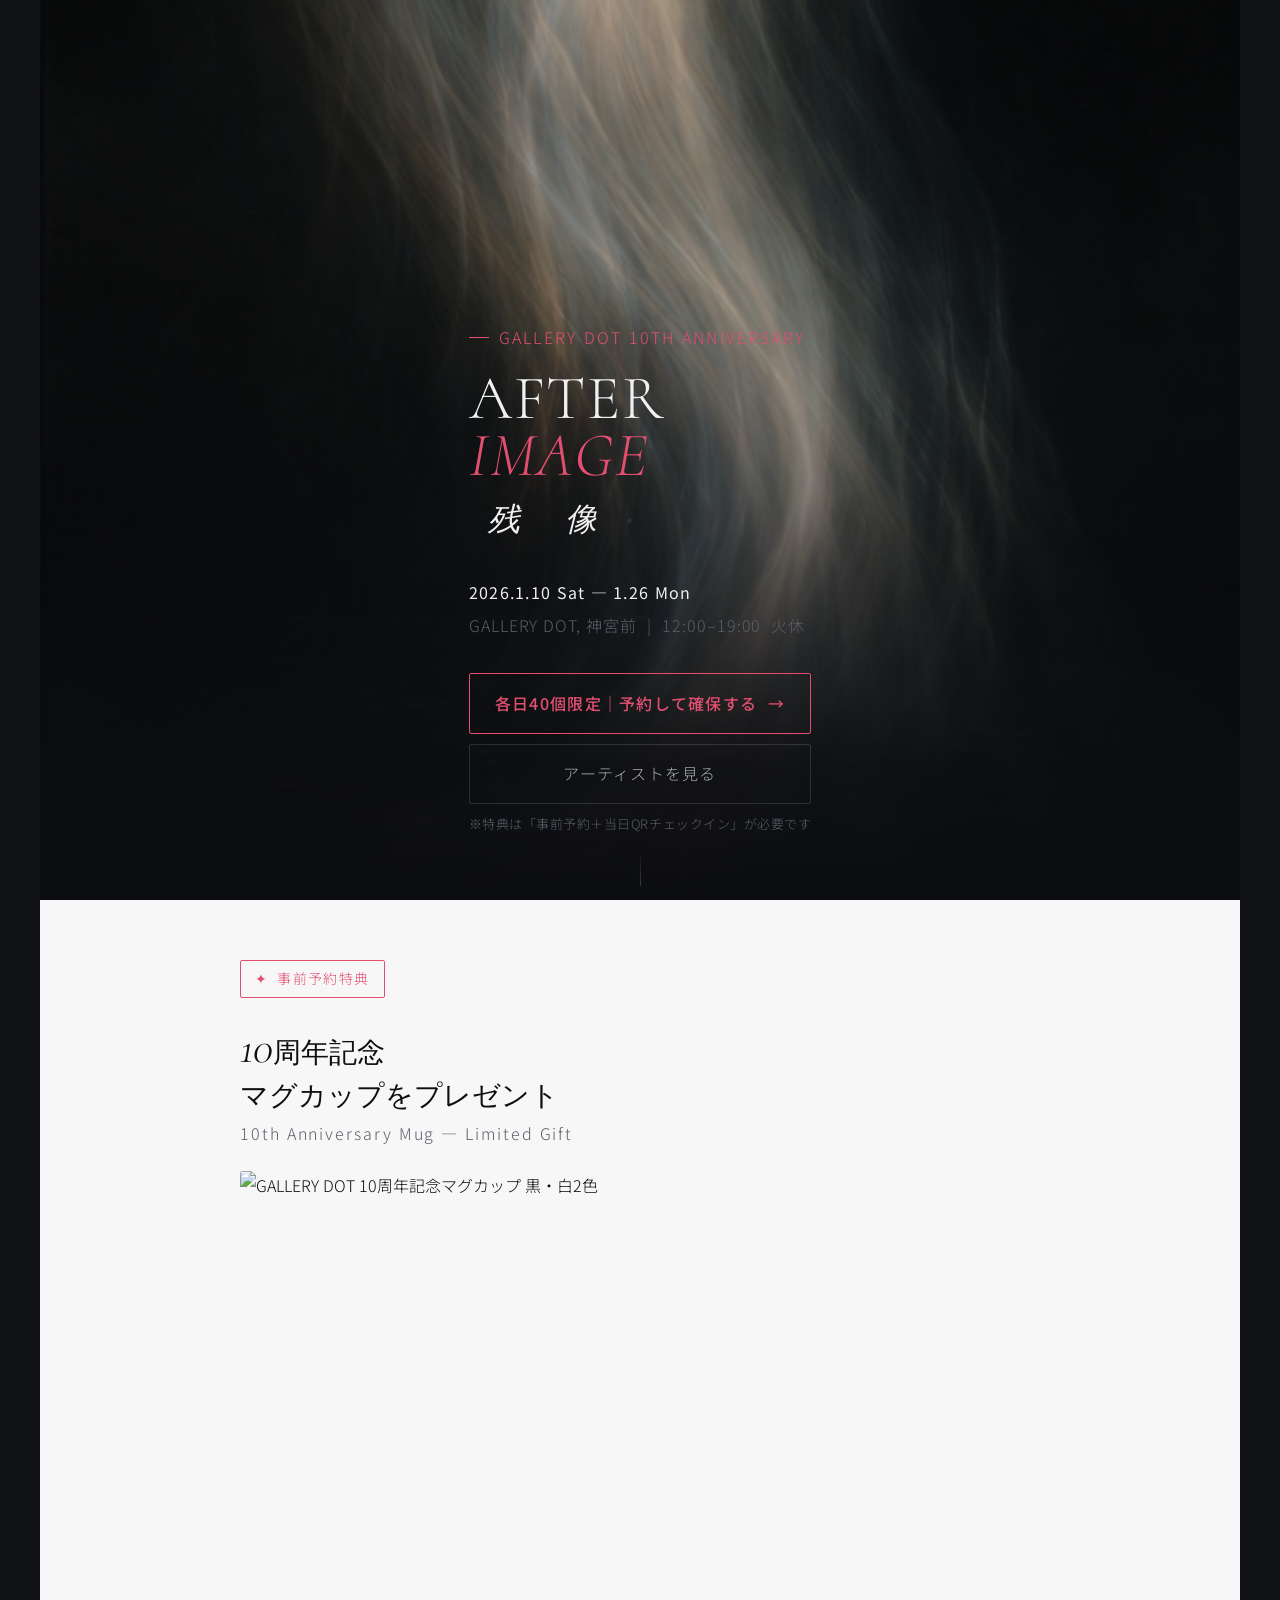
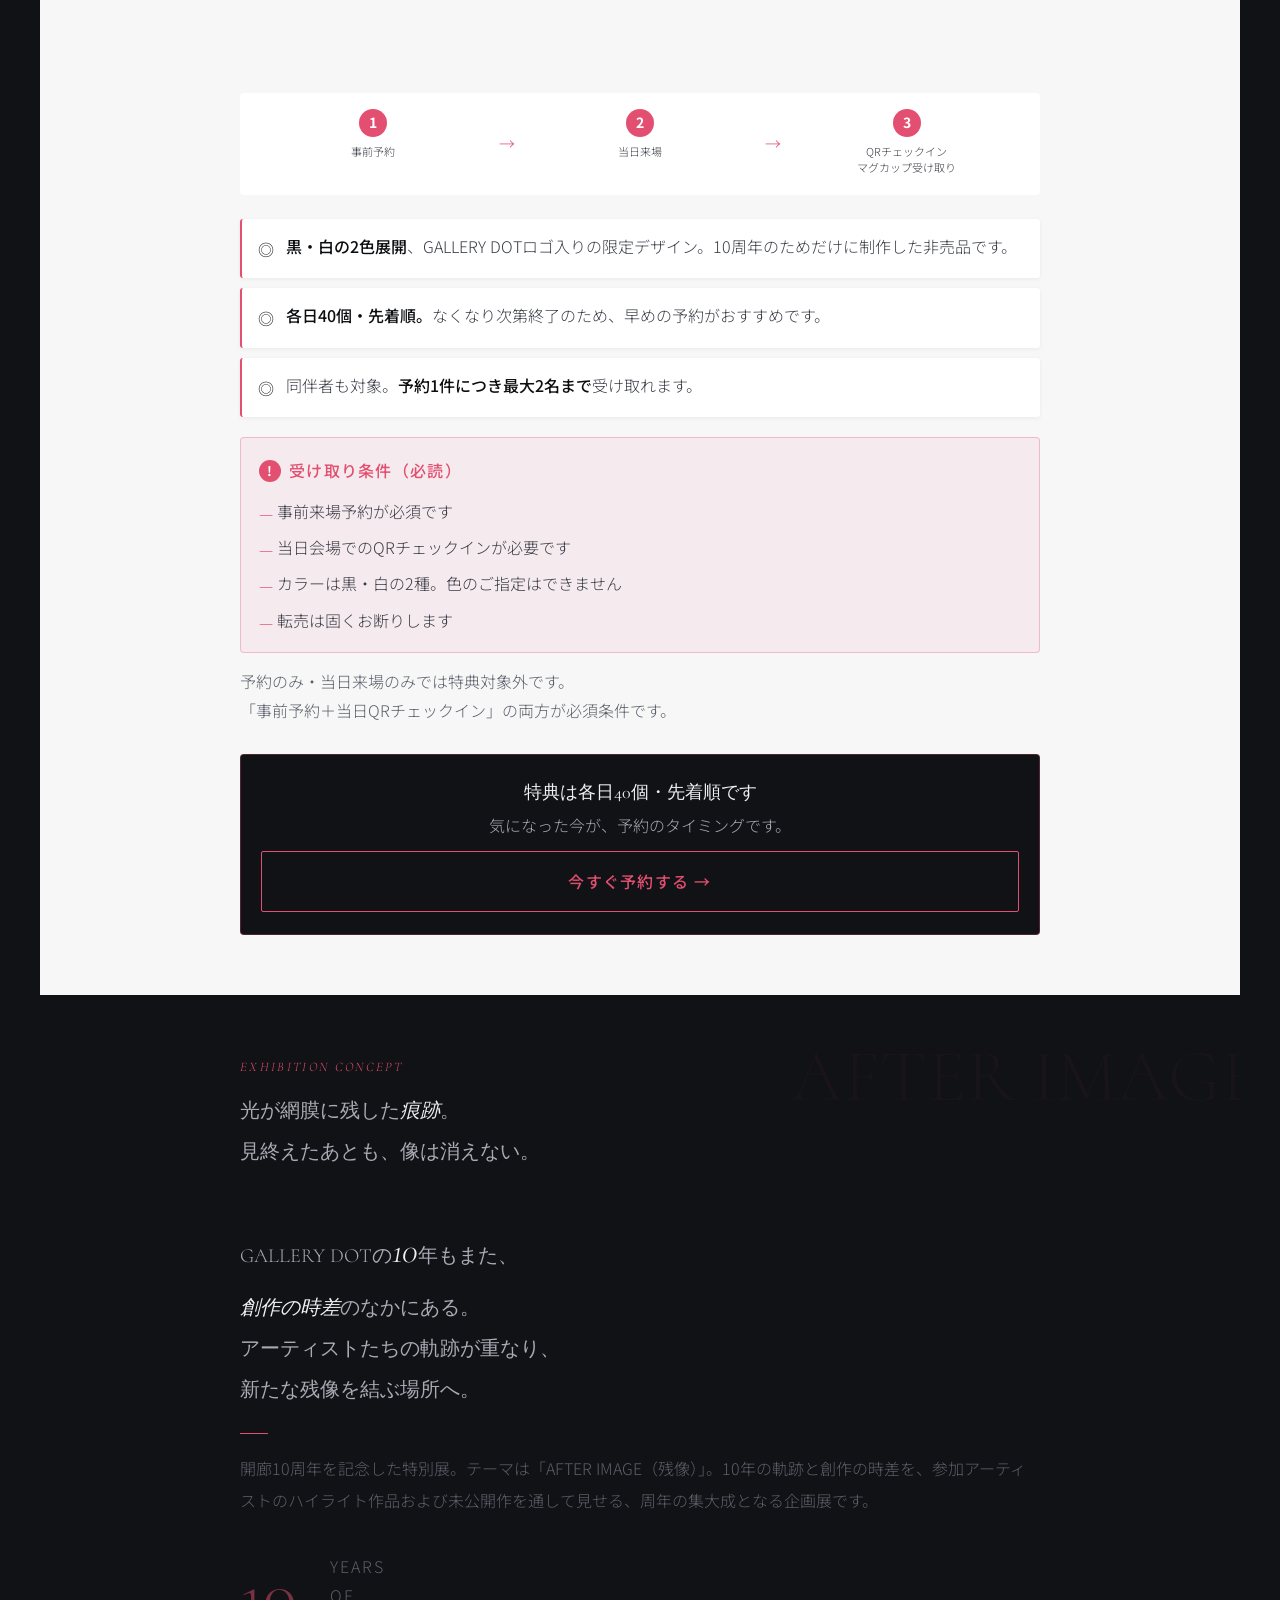
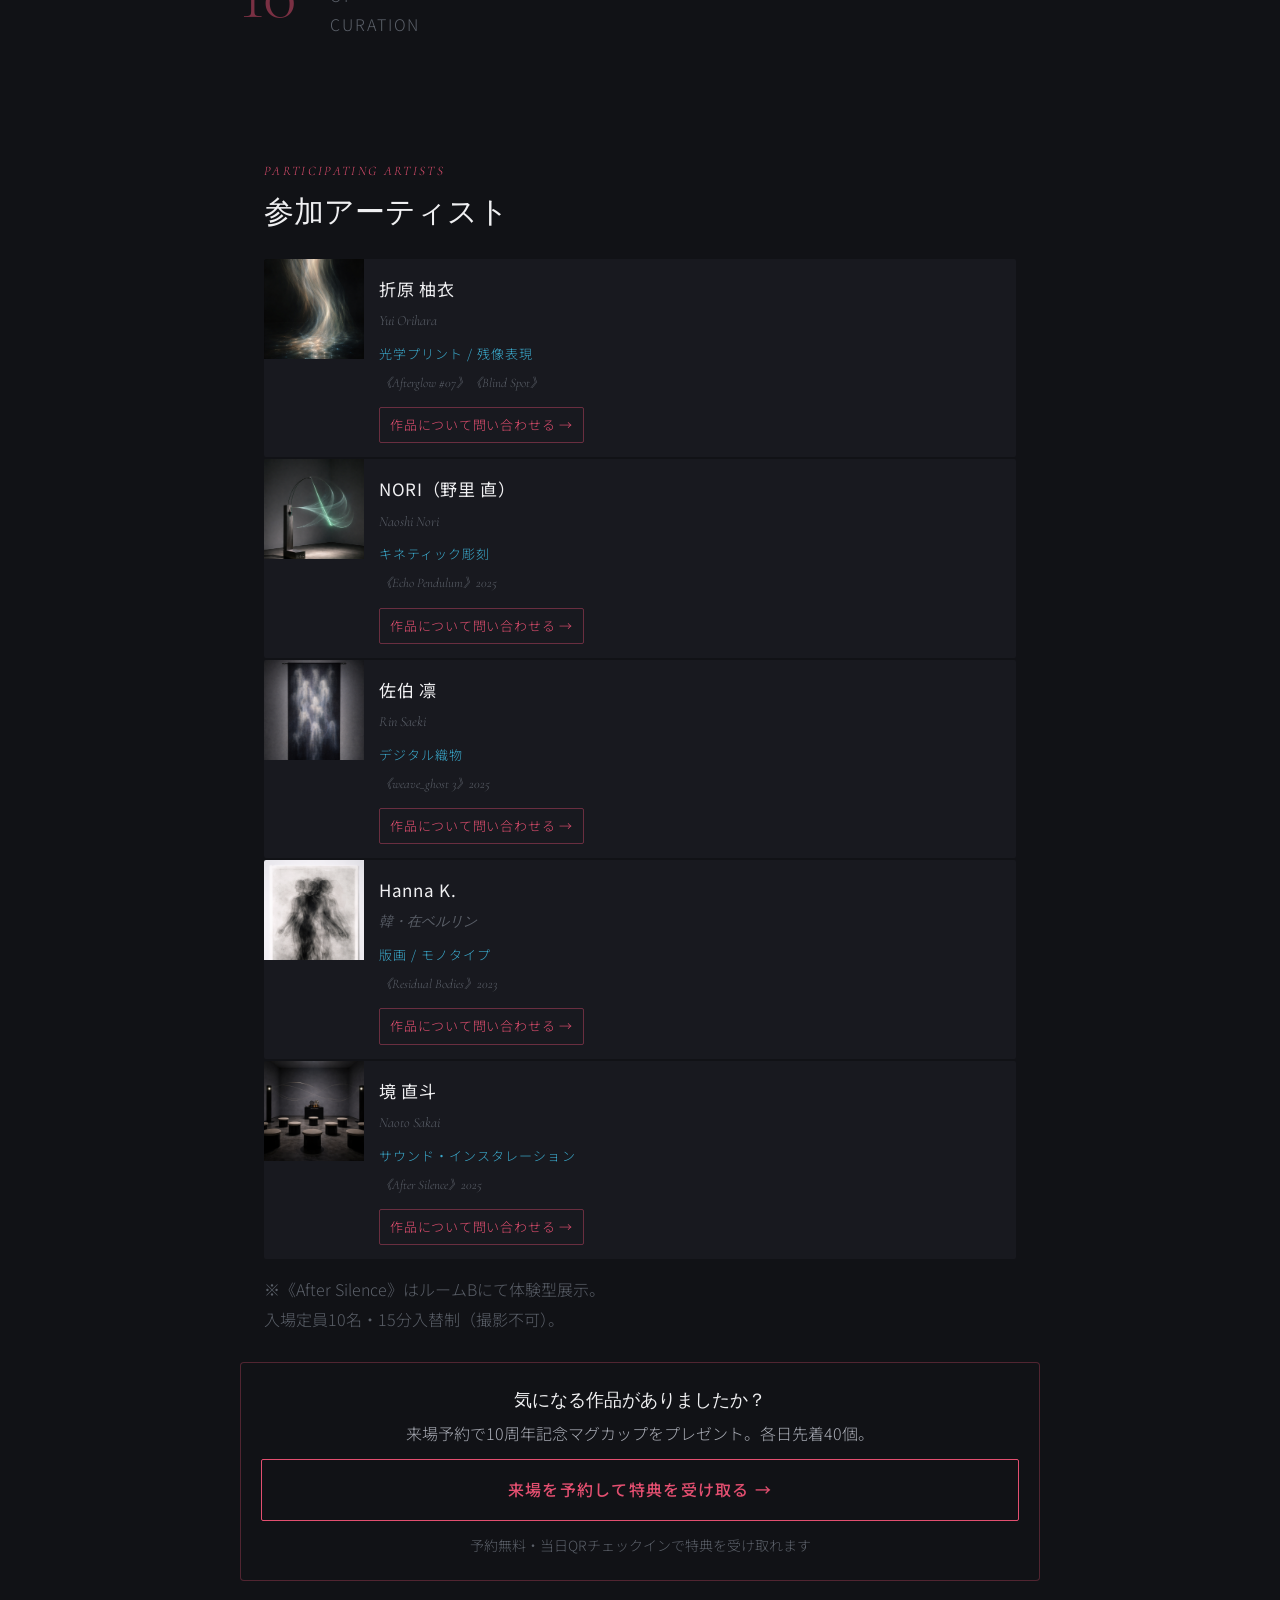
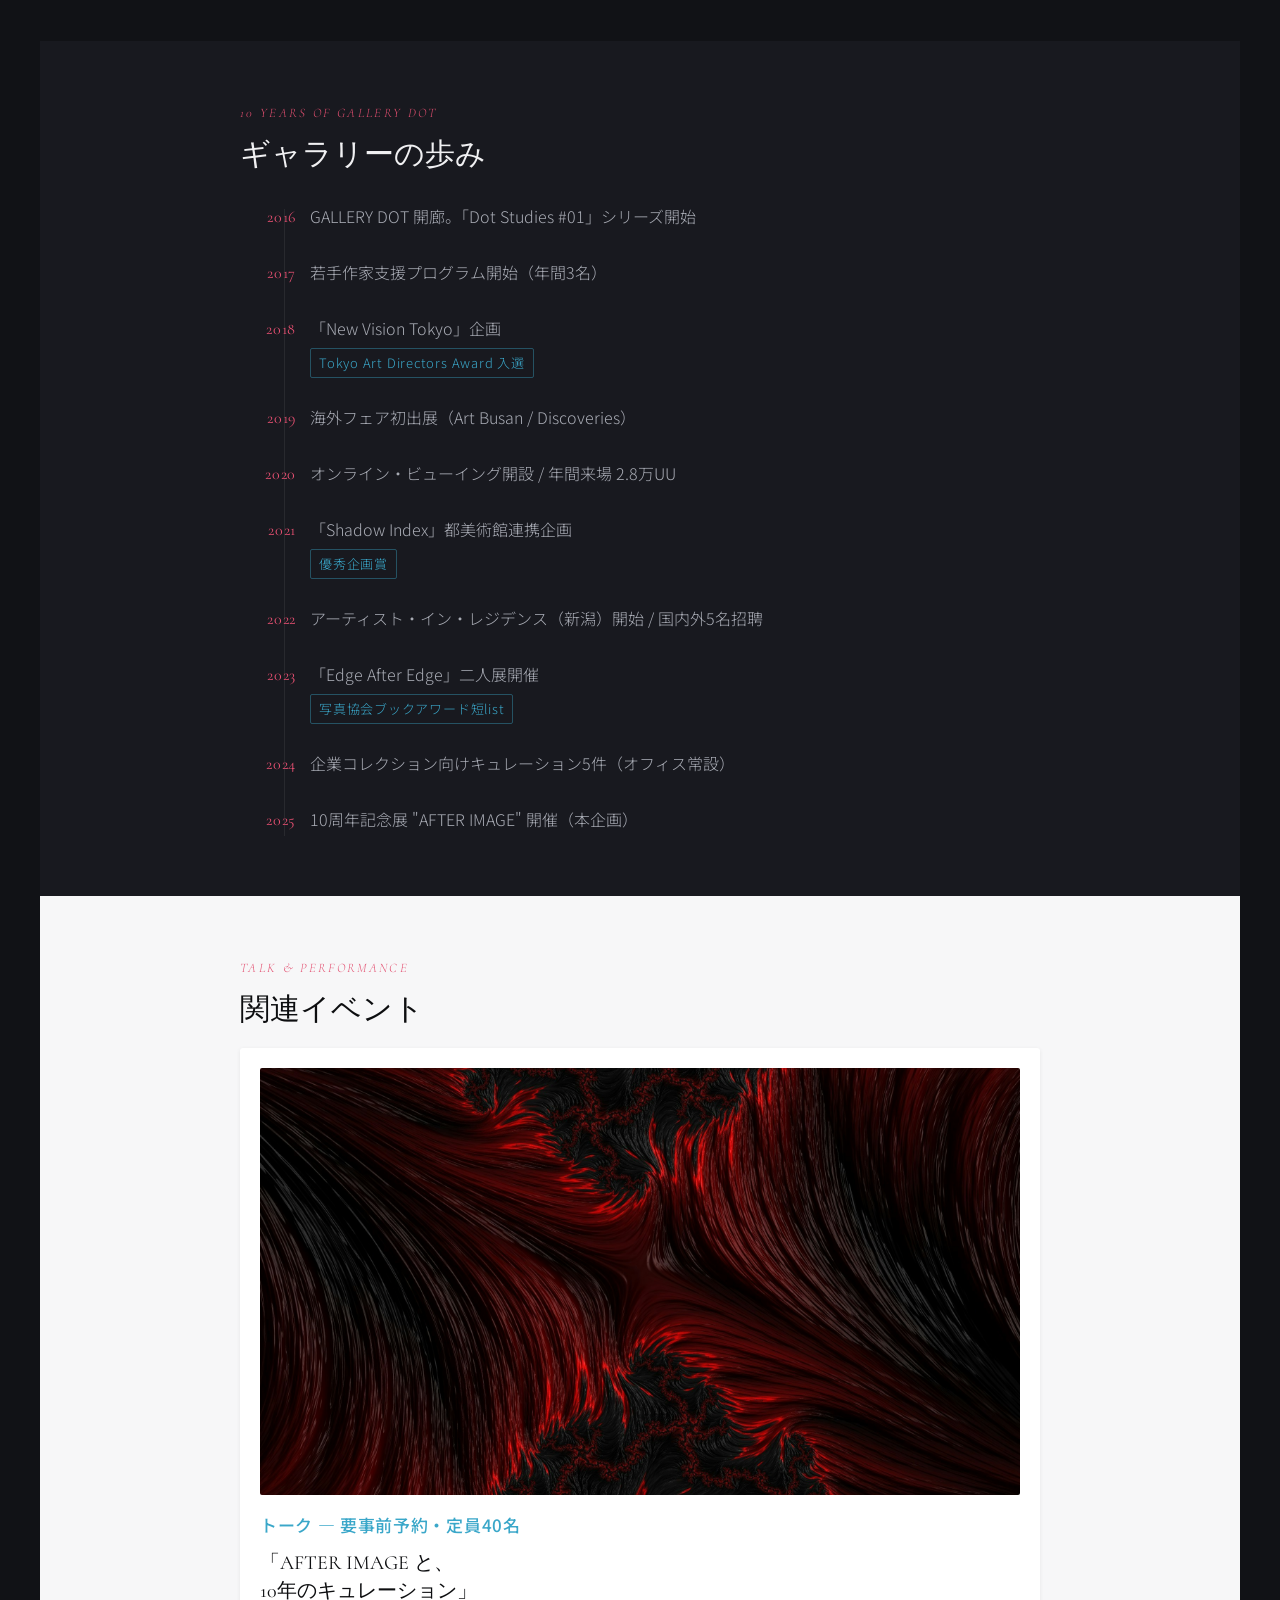
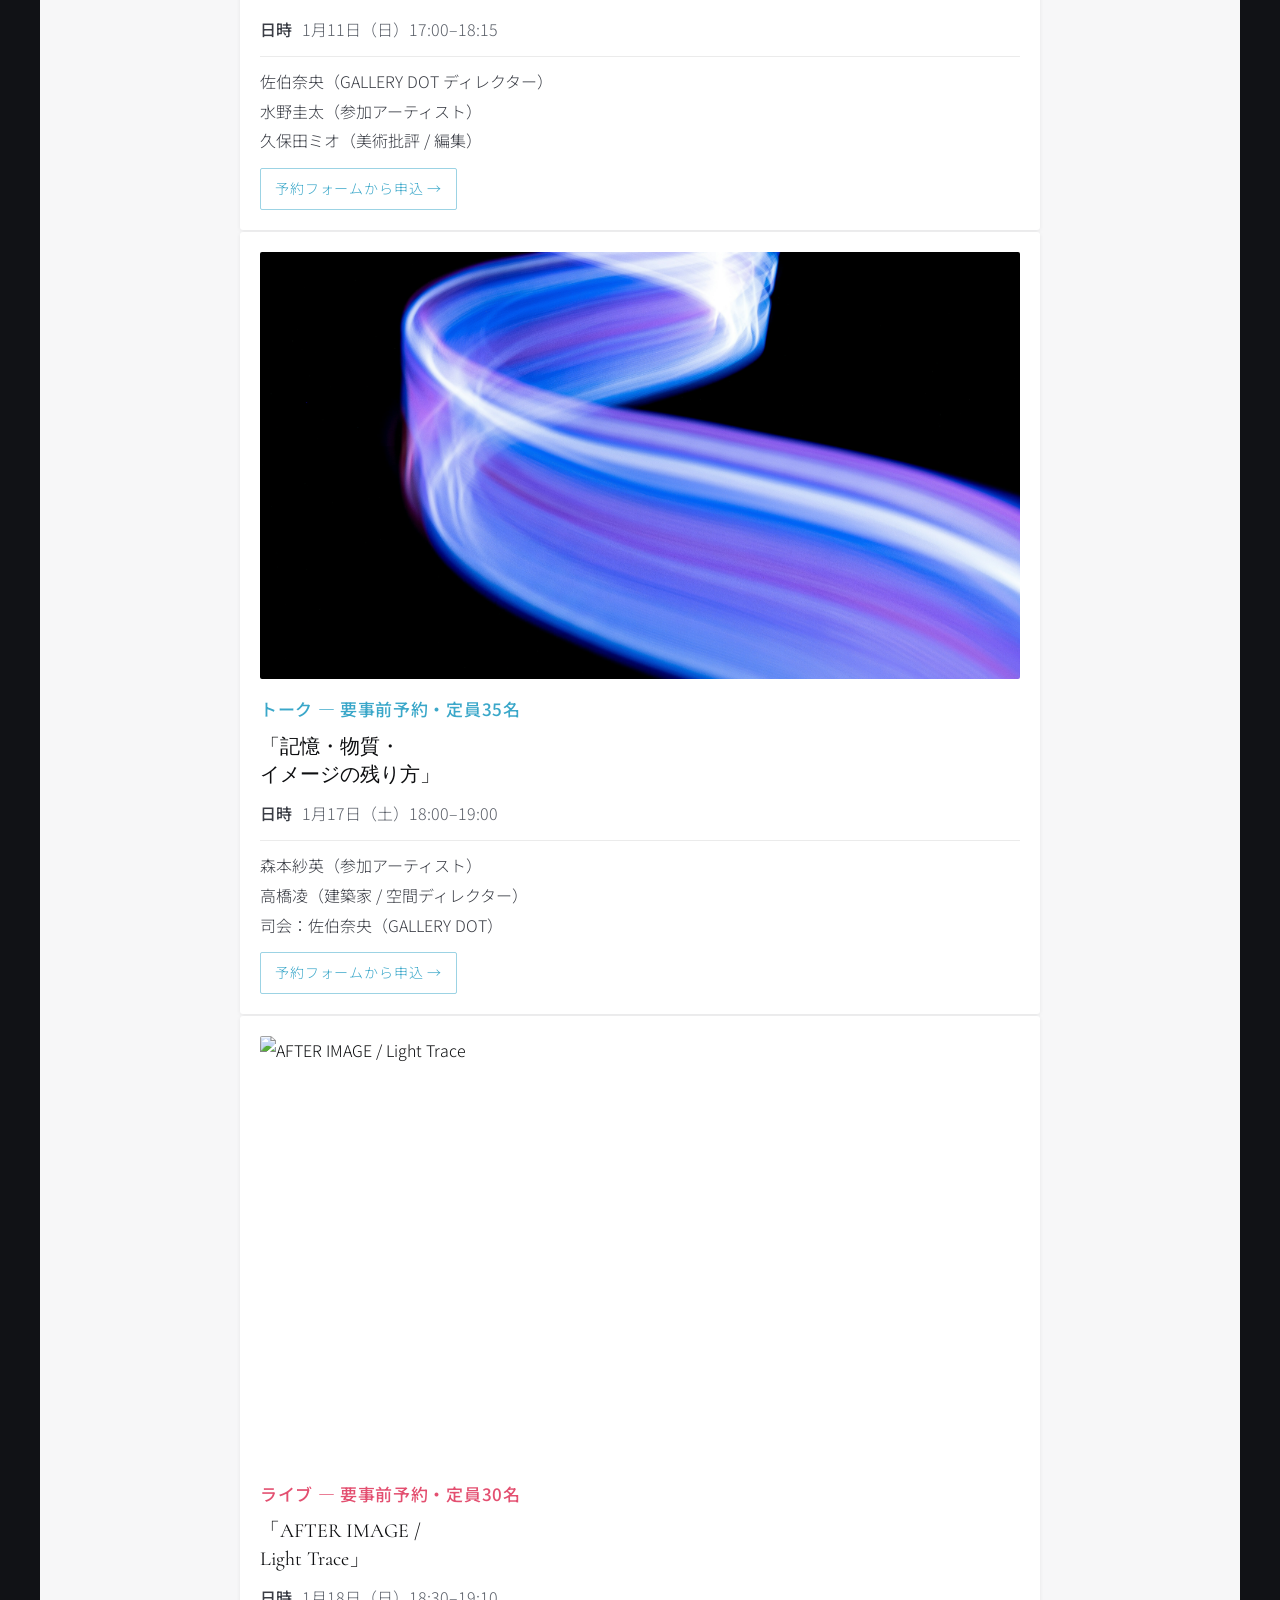
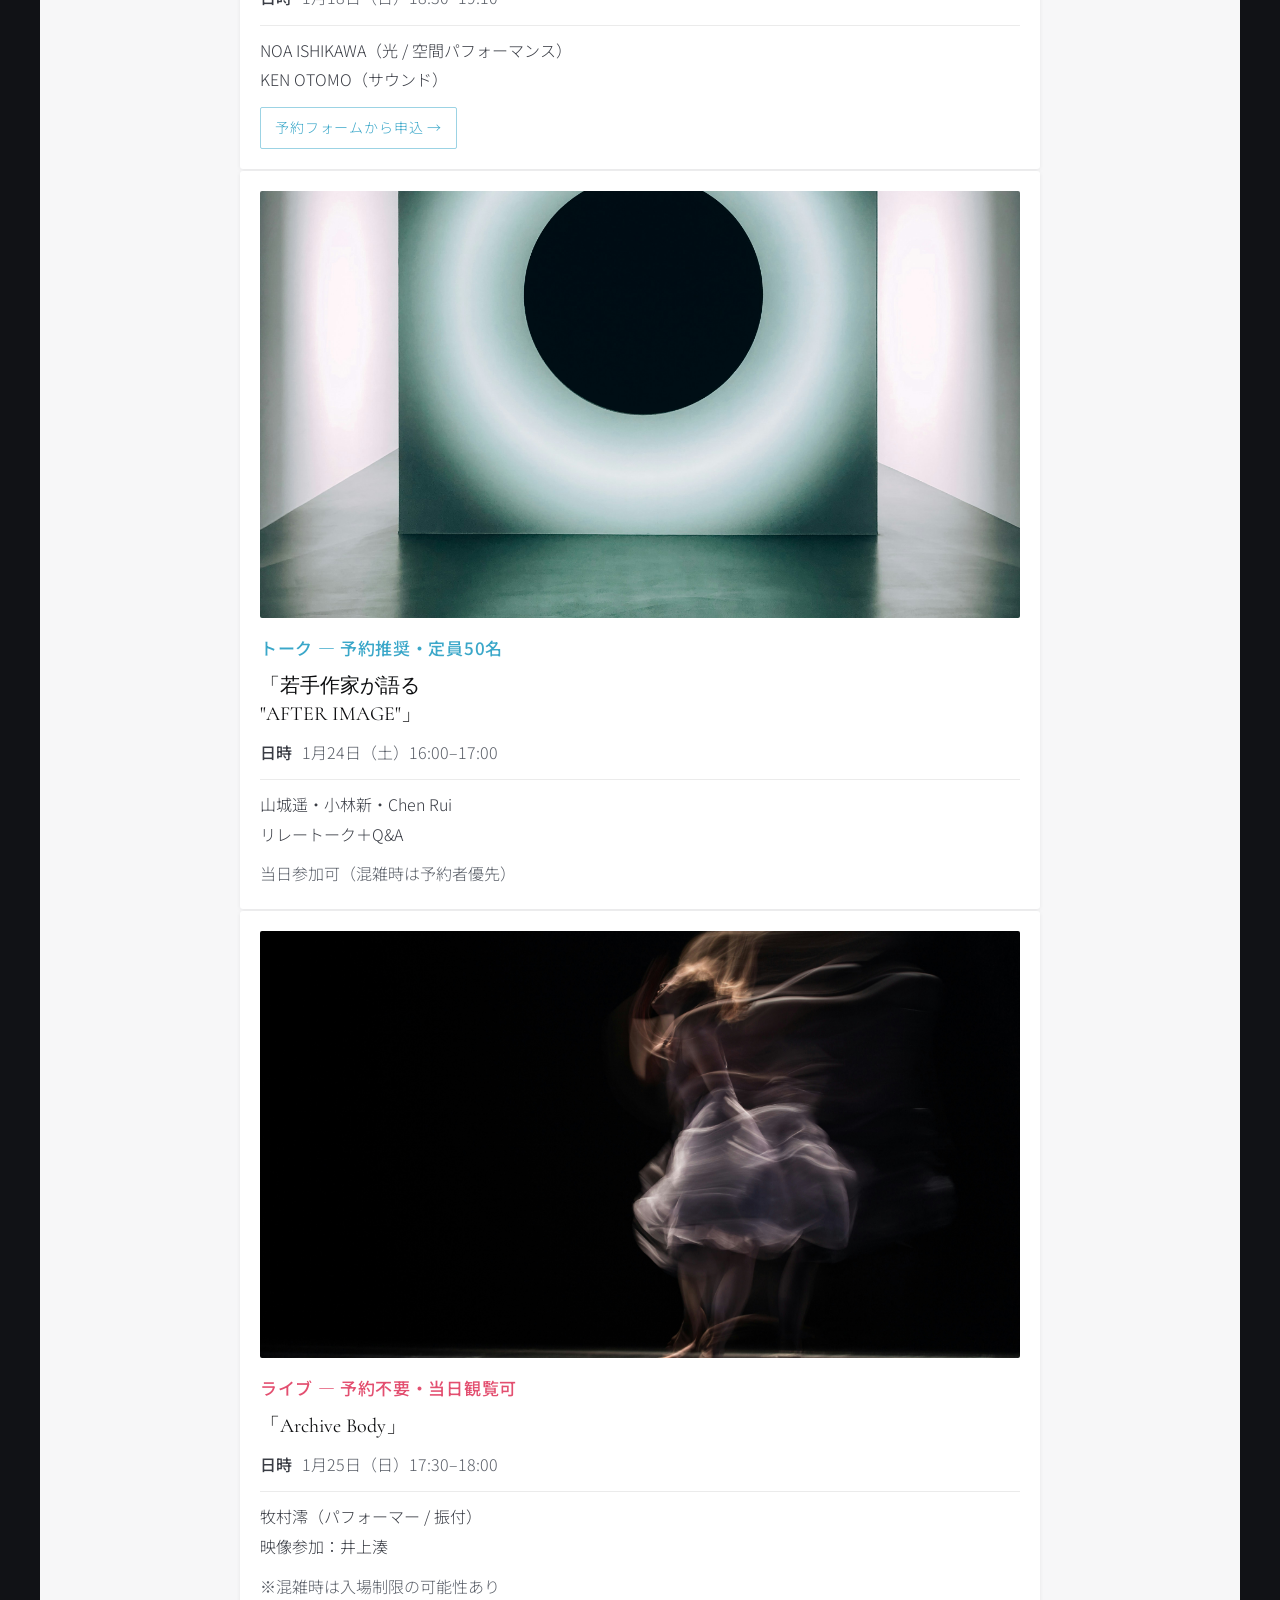
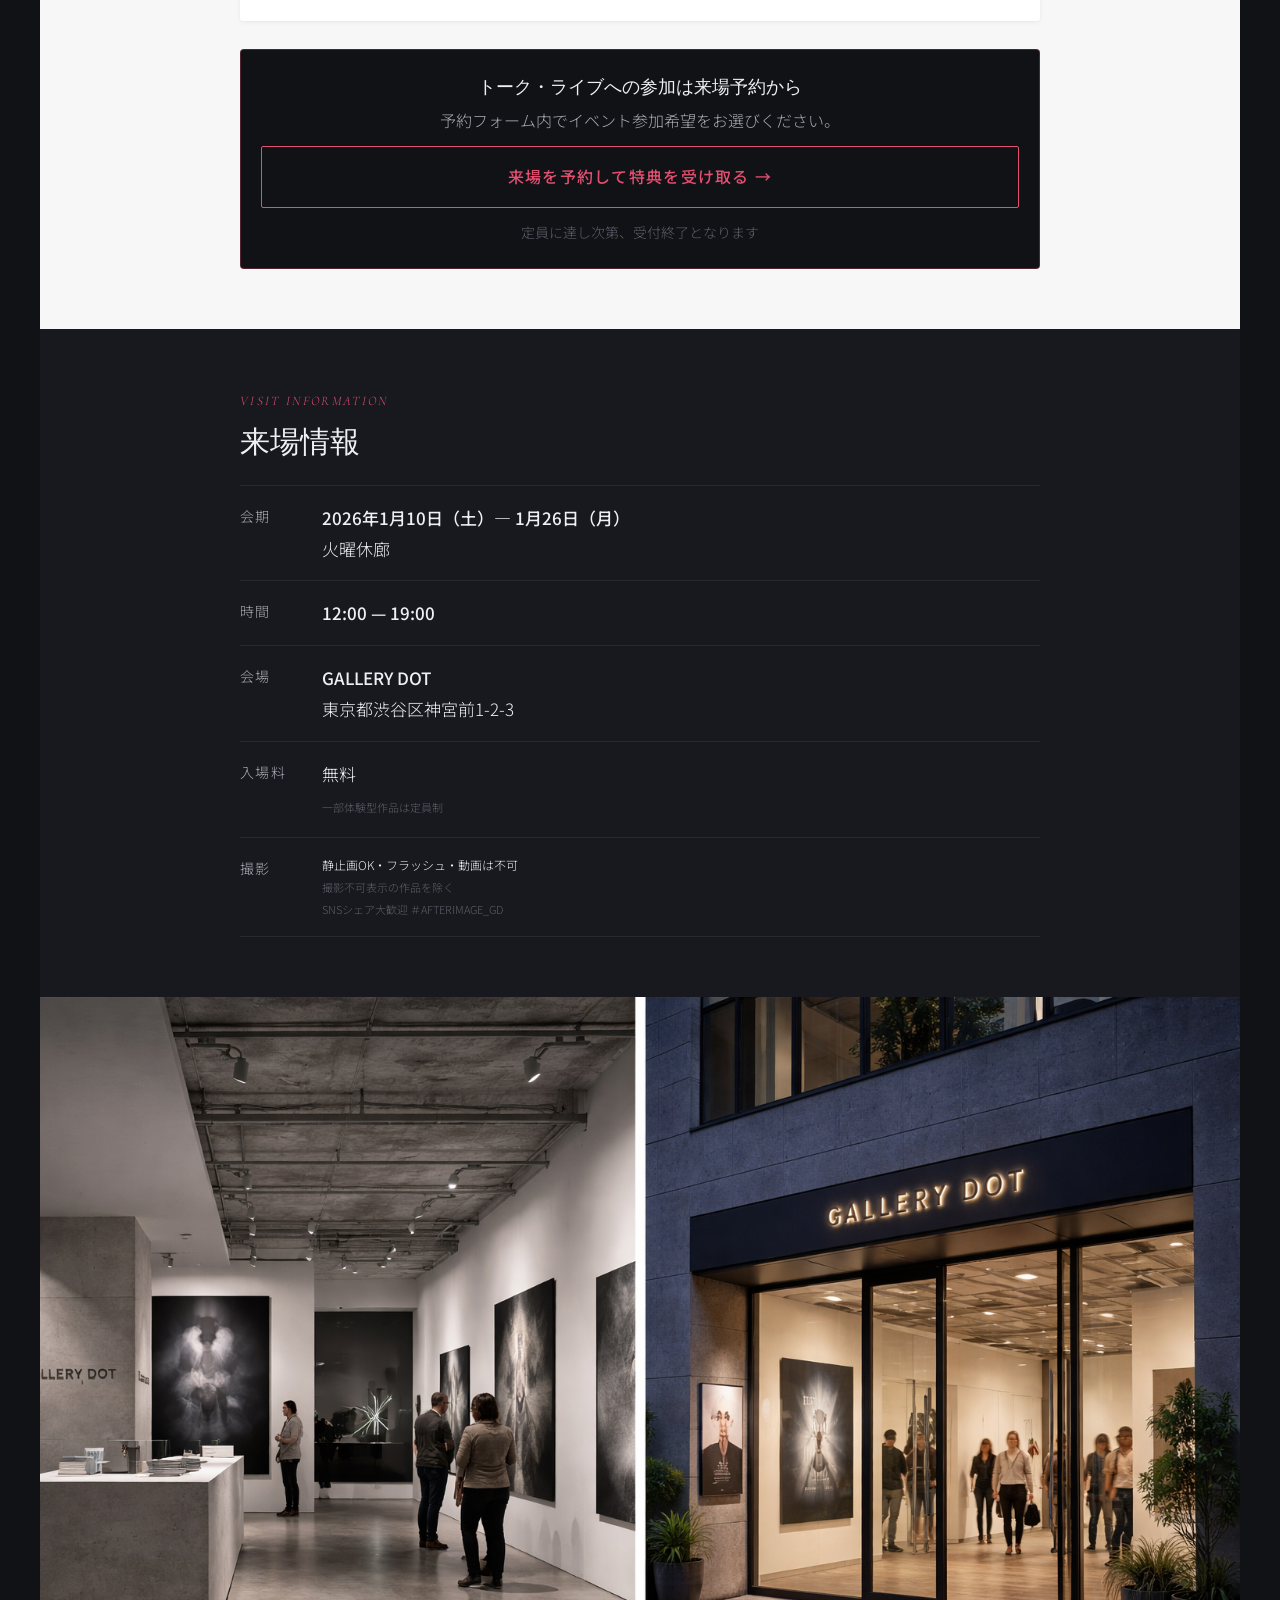
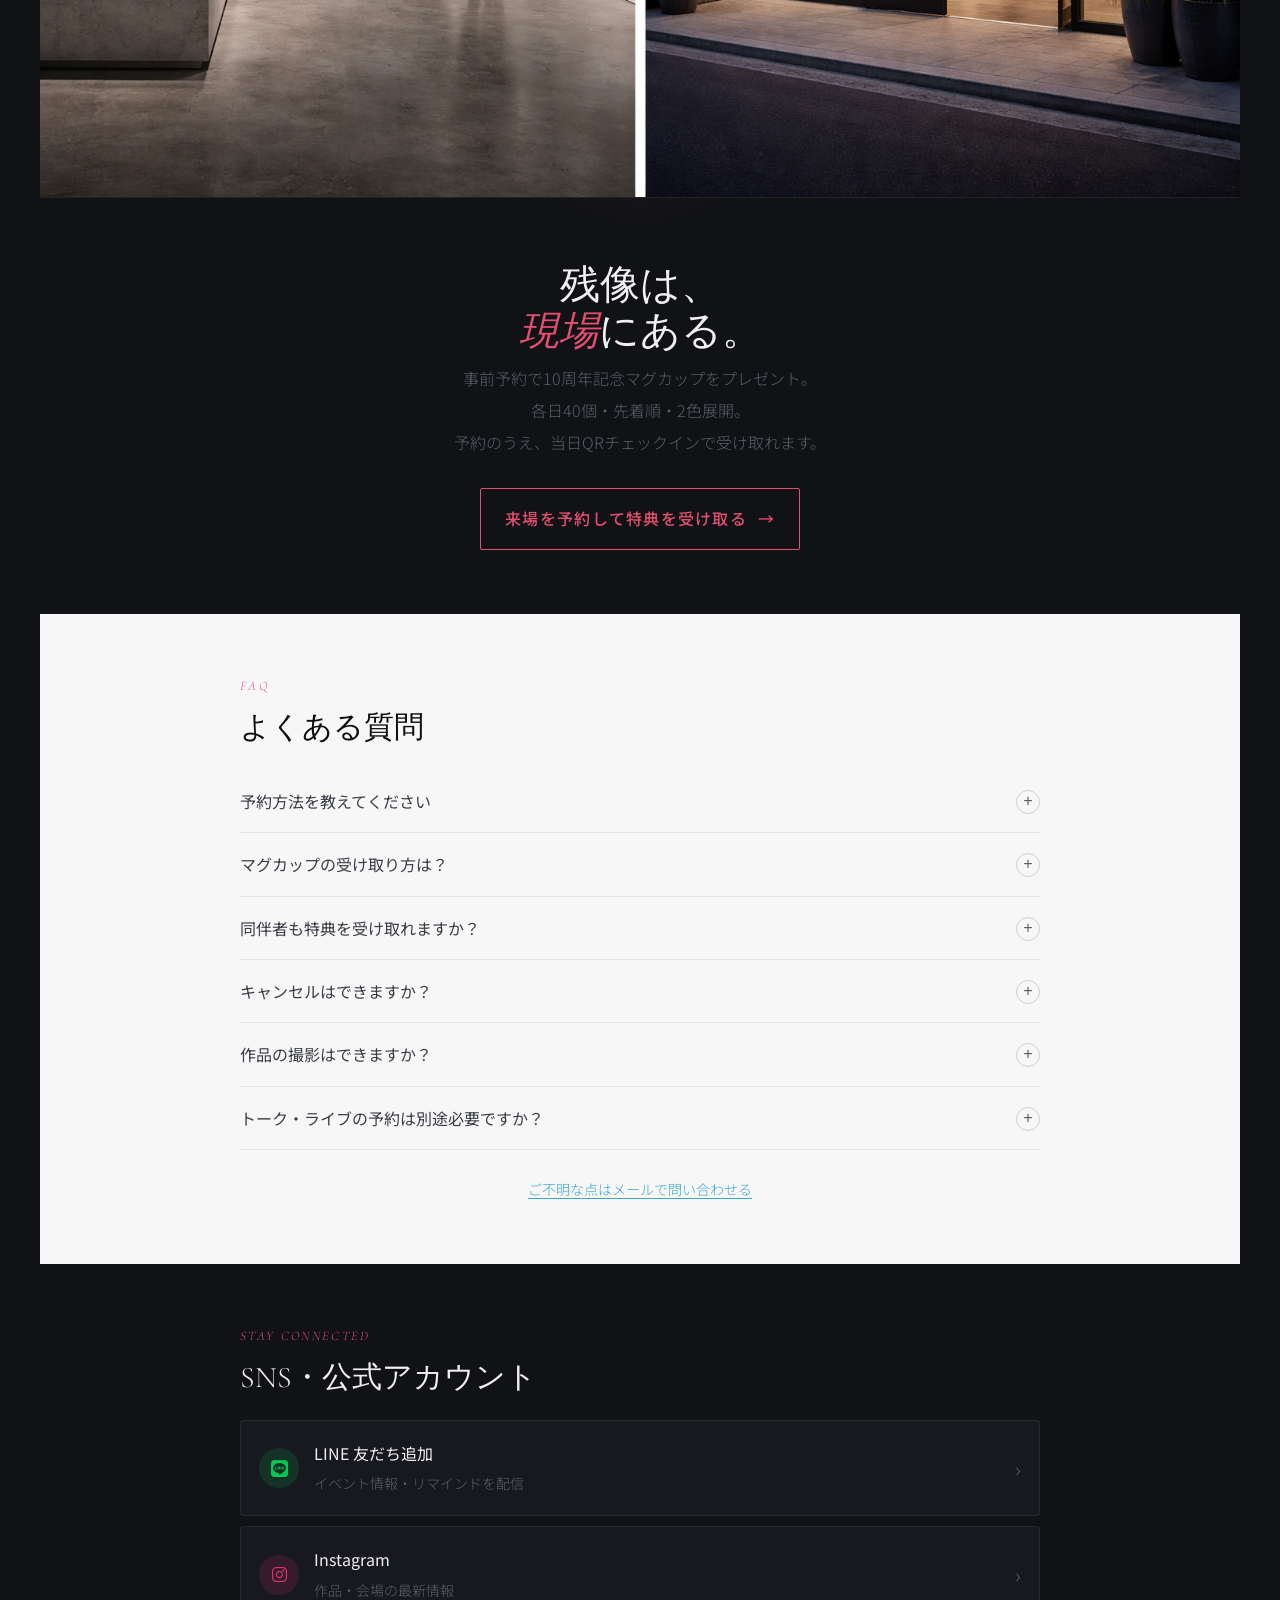
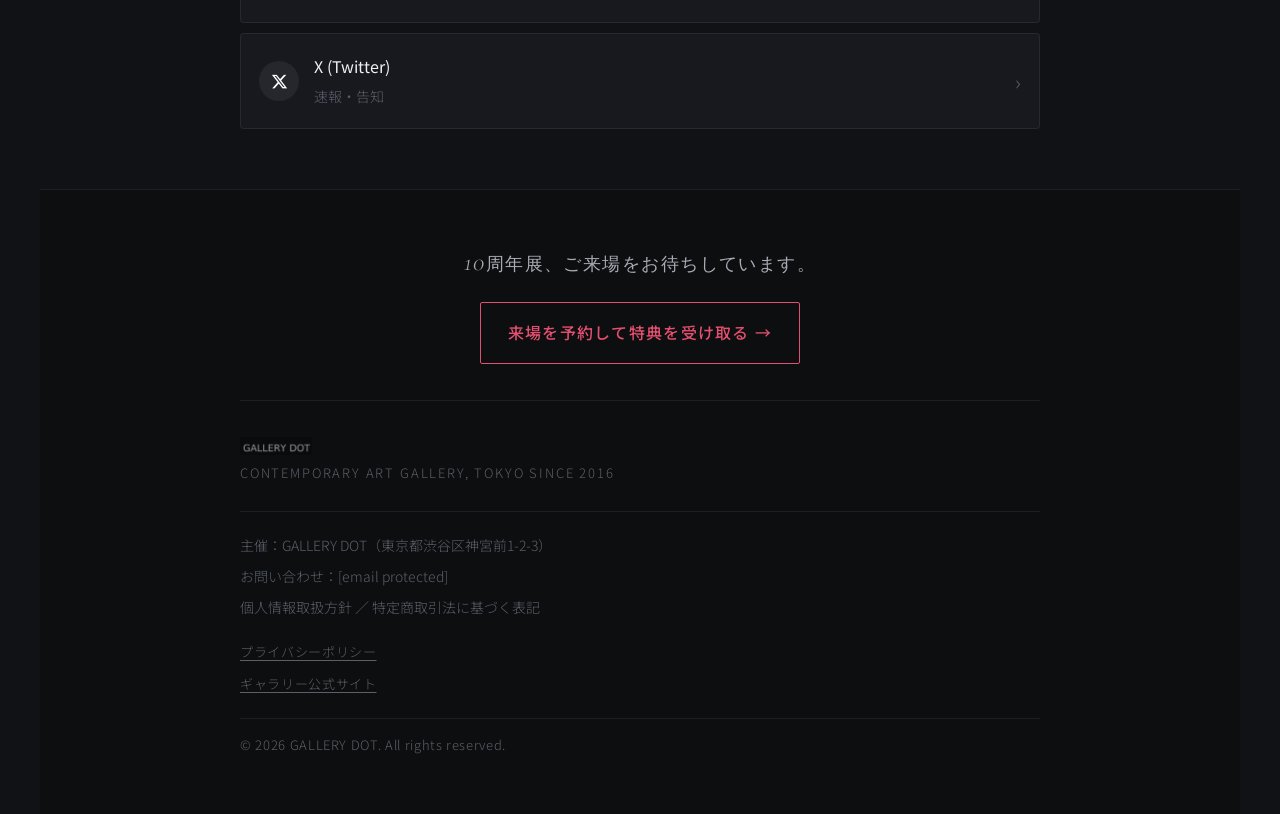
==== index.html @ 7c8cb05c "GALLERY DOT LP 完成版" ====
<!DOCTYPE html>
<html lang="ja">
<head>
<meta charset="UTF-8">
<meta name="viewport" content="width=device-width, initial-scale=1.0, maximum-scale=1.0">
<title>GALLERY DOT 10th "AFTER IMAGE" | 2026.1.10–1.26</title>
<meta name="description" content="GALLERY DOT 10周年記念展「AFTER IMAGE（残像）」2026年1月10日〜26日、神宮前にて開催。事前予約で限定マグカップをプレゼント。各日40個・先着順。">

<!-- OGP -->
<meta property="og:type" content="website">
<meta property="og:title" content="GALLERY DOT 10th &quot;AFTER IMAGE&quot; | 2026.1.10–1.26">
<meta property="og:description" content="GALLERY DOT 10周年記念展「AFTER IMAGE（残像）」2026年1月10日〜26日、神宮前にて開催。事前予約で限定マグカップをプレゼント。各日40個・先着順。">
<meta property="og:image" content="images/Orihara.png">
<meta property="og:url" content="https://gallery-dot.jp/after-image">
<meta property="og:site_name" content="GALLERY DOT">
<meta name="twitter:card" content="summary_large_image">
<meta name="twitter:title" content="GALLERY DOT 10th &quot;AFTER IMAGE&quot; | 2026.1.10–1.26">
<meta name="twitter:description" content="GALLERY DOT 10周年記念展「AFTER IMAGE（残像）」2026年1月10日〜26日、神宮前にて開催。事前予約で限定マグカップをプレゼント。各日40個・先着順。">
<meta name="twitter:image" content="images/Orihara.png">
<link rel="canonical" href="https://gallery-dot.jp/after-image">
<link rel="icon" href="favicon.ico">
<link rel="icon" type="image/png" sizes="32x32" href="favicon-32x32.png">
<link rel="icon" type="image/png" sizes="16x16" href="favicon-16x16.png">
<link rel="apple-touch-icon" href="apple-touch-icon.png">
<link rel="manifest" href="site.webmanifest">
<link rel="preconnect" href="https://fonts.googleapis.com">
<link href="https://fonts.googleapis.com/css2?family=Cormorant:ital,wght@0,300;0,400;1,300;1,400&family=Noto+Sans+JP:wght@300;400;500&display=swap" rel="stylesheet">
<link rel="stylesheet" href="style.css">
<link rel="stylesheet" href="https://cdnjs.cloudflare.com/ajax/libs/font-awesome/6.5.0/css/all.min.css">
</head>
<body>

<!-- ① HERO -->
<section class="hero">
  <div class="hero-bg">
    <img src="images/Orihara.png" alt="折原柚衣《Afterglow #07》2025 © Yui Orihara / Courtesy of GALLERY DOT">
  </div>
  <div class="hero-ov"></div>
  <div class="hero-content">
    <p class="hero-eye">GALLERY DOT 10th Anniversary</p>
    <h1 class="hero-h1">AFTER<br><em>IMAGE</em></h1>
    <p class="hero-sub">残 像</p>
    <p class="hero-date"><strong>2026.1.10 Sat — 1.26 Mon</strong></p>
    <p class="hero-venue">GALLERY DOT, 神宮前 &nbsp;|&nbsp; 12:00–19:00 &nbsp;火休</p>
    <div class="cta-stack">
      <!-- A-1: ボタン文言変更 -->
      <a href="reservation.html" class="btn-p">各日40個限定｜予約して確保する &nbsp;→</a>
      <a href="#artists" class="btn-s">アーティストを見る</a>
    </div>
    <!-- A-2: 条件テキスト追加 -->
    <p class="hero-condition">
      ※特典は「事前予約＋当日QRチェックイン」が必要です
    </p>
  </div>
  <div class="hero-scroll"><div class="scroll-line"></div></div>
</section>

<!-- ② GIFT -->
<section class="sec sec-light" id="gift">
  <div class="gift-badge">✦ &nbsp;事前予約特典</div>
  <h2 class="gift-h"><span class="gift-num">10</span>周年記念<br>マグカップをプレゼント</h2>
  <p class="gift-sub">10th Anniversary Mug — Limited Gift</p>

  <!-- ① 画像（まず見せる） -->
  <div class="gift-img">
    <img src="images/Cup.png" alt="GALLERY DOT 10周年記念マグカップ 黒・白2色">
  </div>

  <!-- C-1: STEP図を .gift-img の直後に追加 -->
  <div class="gift-steps">
    <div class="gift-step">
      <span class="gift-step-num">1</span>
      <p class="gift-step-txt">事前予約</p>
    </div>
    <span class="gift-step-arrow">→</span>
    <div class="gift-step">
      <span class="gift-step-num">2</span>
      <p class="gift-step-txt">当日来場</p>
    </div>
    <span class="gift-step-arrow">→</span>
    <div class="gift-step">
      <span class="gift-step-num">3</span>
      <p class="gift-step-txt">QRチェックイン<br>マグカップ受け取り</p>
    </div>
  </div>

  <!-- ② 魅力の説明（欲しいと思わせてから条件へ） -->
  <div class="gift-appeal">
    <div class="gift-appeal-row">
      <span class="gift-appeal-icon">◎</span>
      <p class="gift-appeal-text"><strong>黒・白の2色展開</strong>、GALLERY DOTロゴ入りの限定デザイン。10周年のためだけに制作した非売品です。</p>
    </div>
    <div class="gift-appeal-row">
      <span class="gift-appeal-icon">◎</span>
      <p class="gift-appeal-text"><strong>各日40個・先着順。</strong>なくなり次第終了のため、早めの予約がおすすめです。</p>
    </div>
    <div class="gift-appeal-row">
      <span class="gift-appeal-icon">◎</span>
      <p class="gift-appeal-text">同伴者も対象。<strong>予約1件につき最大2名まで</strong>受け取れます。</p>
    </div>
  </div>

  <!-- ③ 受け取り条件（ルール上必須だが最後に） -->
  <div class="gift-box">
    <p class="gift-box-head">受け取り条件（必読）</p>
    <ul class="gift-list">
      <li>事前来場予約が必須です</li>
      <li>当日会場でのQRチェックインが必要です</li>
      <li>カラーは黒・白の2種。色のご指定はできません</li>
      <li>転売は固くお断りします</li>
    </ul>
  </div>
  <p class="gift-note">予約のみ・当日来場のみでは特典対象外です。<br>「事前予約＋当日QRチェックイン」の両方が必須条件です。</p>

  <!-- A-4: GIFTセクション末尾ミニCTA（</section>直前） -->
  <div class="mini-cta">
    <p class="mini-cta-txt">
      <strong>特典は各日40個・先着順です</strong>
      気になった今が、予約のタイミングです。
    </p>
    <a href="reservation.html" class="mini-cta-btn">今すぐ予約する →</a>
  </div>
</section>

<!-- ③ CONCEPT -->
<section class="sec concept" id="concept">
  <span class="slabel">Exhibition Concept</span>
  <p class="concept-body">
    光が網膜に残した<em>痕跡</em>。<br>
    見終えたあとも、像は消えない。<br><br>
    GALLERY DOTの<em><span class="concept-num-inline">10</span></em>年もまた、<br>
    <em>創作の時差</em>のなかにある。<br>
    アーティストたちの軌跡が重なり、<br>
    新たな残像を結ぶ場所へ。
  </p>
  <div class="divider"></div>
  <p class="concept-note">
    開廊10周年を記念した特別展。テーマは「AFTER IMAGE（残像）」。10年の軌跡と創作の時差を、参加アーティストのハイライト作品および未公開作を通して見せる、周年の集大成となる企画展です。
  </p>
  <div class="concept-num">
    <span class="concept-n">10</span>
    <span class="concept-nt">years<br>of<br>curation</span>
  </div>
</section>

<!-- B-1: 順番入替 → コンセプト → アーティスト → 年表 -->

<!-- ⑤ ARTISTS（年表の前に移動） -->
<section class="artists" id="artists">
  <div class="artists-hd">
    <span class="slabel">Participating Artists</span>
    <h2 class="sec-h artists-h">参加アーティスト</h2>
  </div>
  <div class="a-list">
    <div class="a-card">
      <div class="a-img"><img src="images/Orihara.png" alt="折原柚衣" class="img-pos-orihara"></div>
      <div class="a-body">
        <p class="a-name">折原 柚衣</p>
        <p class="a-en">Yui Orihara</p>
        <p class="a-med">光学プリント / 残像表現</p>
        <p class="a-work">《Afterglow #07》《Blind Spot》</p>
        <a href="/cdn-cgi/l/email-protection#dfb6b1b9b09fb8beb3b3baada6f2bbb0abf1b5afe0acaabdb5babcabe23b62433a4c5e3a4a503c5e5b3a4f573c5d503c5e443063453955473a5140394045377e7c" class="a-inq">作品について問い合わせる →</a>
      </div>
    </div>
    <div class="a-card">
      <div class="a-img"><img src="images/NORI.png" alt="NORI Echo Pendulum" class="img-pos-nori"></div>
      <div class="a-body">
        <p class="a-name">NORI（野里 直）</p>
        <p class="a-en">Naoshi Nori</p>
        <p class="a-med">キネティック彫刻</p>
        <p class="a-work">《Echo Pendulum》2025</p>
        <a href="/cdn-cgi/l/email-protection#e1888f878ea186808d8d849398cc858e95cf8b91de9294838b848295dc055c7d04726004746e02606504716902636e02607a0e5d7bafaeb3a8" class="a-inq">作品について問い合わせる →</a>
      </div>
    </div>
    <div class="a-card">
      <div class="a-img"><img src="images/saeki.png" alt="佐伯凛 weave_ghost 3" class="img-pos-saeki"></div>
      <div class="a-body">
        <p class="a-name">佐伯 凛</p>
        <p class="a-en">Rin Saeki</p>
        <p class="a-med">デジタル織物</p>
        <p class="a-work">《weave_ghost 3》2025</p>
        <a href="/cdn-cgi/l/email-protection#741d1a121b341315181811060d59101b005a1e044b0701161e1117004990c9e891e7f591e1fb97f5f091e4fc97f6fb97f5ef9bc8ee90c9e490c8db91f3ef" class="a-inq">作品について問い合わせる →</a>
      </div>
    </div>
    <div class="a-card">
      <div class="a-img"><img src="images/Hanna.png" alt="Hanna K. Residual Bodies" class="img-pos-hanna"></div>
      <div class="a-body">
        <p class="a-name">Hanna K.</p>
        <p class="a-en">韓・在ベルリン</p>
        <p class="a-med">版画 / モノタイプ</p>
        <p class="a-work">《Residual Bodies》2023</p>
        <a href="/cdn-cgi/l/email-protection#2c45424a436c4b4d4040495e550148435802465c135f594e46494f5811c891b0c9bfadc9b9a3cfada8c9bca4cfaea3cfadb7c390b6644d42424d0c6702" class="a-inq">作品について問い合わせる →</a>
      </div>
    </div>
    <div class="a-card">
      <div class="a-img"><img src="images/Sakai_Naoto.png" alt="境直斗 After Silence"></div>
      <div class="a-body">
        <p class="a-name">境 直斗</p>
        <p class="a-en">Naoto Sakai</p>
        <p class="a-med">サウンド・インスタレーション</p>
        <p class="a-work">《After Silence》2025</p>
        <a href="/cdn-cgi/l/email-protection#c2abaca4ad82a5a3aeaea7b0bbefa6adb6eca8b2fdb1b7a0a8a7a1b6ff267f5e27514327574d21434627524a21404d2143592d7e58276041255976245455" class="a-inq">作品について問い合わせる →</a>
      </div>
    </div>
  </div>
  <p class="a-note">
    ※《After Silence》はルームBにて体験型展示。<br>入場定員10名・15分入替制（撮影不可）。
  </p>

  <!-- A-6: アーティスト後ミニCTA ボタン文言統一 -->
  <div class="mini-cta">
    <p class="mini-cta-txt">
      <strong>気になる作品がありましたか？</strong>
      来場予約で10周年記念マグカップをプレゼント。各日先着40個。
    </p>
    <a href="reservation.html" class="mini-cta-btn">来場を予約して特典を受け取る →</a>
    <p class="mini-cta-note">予約無料・当日QRチェックインで特典を受け取れます</p>
  </div>
</section>

<!-- ④ TIMELINE（B-1: アーティストの後に移動） -->
<section class="sec sec-alt" id="history">
  <span class="slabel">10 Years of Gallery Dot</span>
  <h2 class="sec-h">ギャラリーの歩み</h2>
  <div class="tl-list">
    <div class="tl-row"><span class="tl-yr">2016</span><div><p class="tl-txt">GALLERY DOT 開廊。「Dot Studies #01」シリーズ開始</p></div></div>
    <div class="tl-row"><span class="tl-yr">2017</span><div><p class="tl-txt">若手作家支援プログラム開始（年間3名）</p></div></div>
    <div class="tl-row hl"><span class="tl-yr">2018</span><div><p class="tl-txt">「New Vision Tokyo」企画</p><span class="tl-tag">Tokyo Art Directors Award 入選</span></div></div>
    <div class="tl-row"><span class="tl-yr">2019</span><div><p class="tl-txt">海外フェア初出展（Art Busan / Discoveries）</p></div></div>
    <div class="tl-row"><span class="tl-yr">2020</span><div><p class="tl-txt">オンライン・ビューイング開設 / 年間来場 2.8万UU</p></div></div>
    <div class="tl-row hl"><span class="tl-yr">2021</span><div><p class="tl-txt">「Shadow Index」都美術館連携企画</p><span class="tl-tag">優秀企画賞</span></div></div>
    <div class="tl-row"><span class="tl-yr">2022</span><div><p class="tl-txt">アーティスト・イン・レジデンス（新潟）開始 / 国内外5名招聘</p></div></div>
    <div class="tl-row hl"><span class="tl-yr">2023</span><div><p class="tl-txt">「Edge After Edge」二人展開催</p><span class="tl-tag">写真協会ブックアワード短list</span></div></div>
    <div class="tl-row"><span class="tl-yr">2024</span><div><p class="tl-txt">企業コレクション向けキュレーション5件（オフィス常設）</p></div></div>
    <div class="tl-row hl"><span class="tl-yr">2025</span><div><p class="tl-txt">10周年記念展 "AFTER IMAGE" 開催（本企画）</p></div></div>
  </div>
</section>

<!-- ⑥ EVENTS -->
<section class="sec sec-light" id="events">
  <span class="slabel">Talk &amp; Performance</span>
  <h2 class="sec-h">関連イベント</h2>

  <div class="tl-inner">

    <!-- 1月11日 -->
    <div class="ev-card">
      <div class="ev-img"><img src="images/event-1111.jpg" alt="AFTER IMAGE と、10年のキュレーション"></div>
      <p class="ev-type talk">トーク — 要事前予約・定員40名</p>
      <h3 class="ev-title">「AFTER IMAGE と、<br>10年のキュレーション」</h3>
      <div class="ev-meta">
        <div class="ev-row"><b>日時</b>1月11日（日）17:00–18:15</div>
      </div>
      <p class="ev-speakers">
        佐伯奈央（GALLERY DOT ディレクター）<br>
        水野圭太（参加アーティスト）<br>
        久保田ミオ（美術批評 / 編集）
      </p>
      <a href="reservation.html" class="ev-chip">予約フォームから申込 →</a>
    </div>

    <!-- 1月17日 -->
    <div class="ev-card">
      <div class="ev-img"><img src="images/event-1117.jpg" alt="記憶・物質・イメージの残り方"></div>
      <p class="ev-type talk">トーク — 要事前予約・定員35名</p>
      <h3 class="ev-title">「記憶・物質・<br>イメージの残り方」</h3>
      <div class="ev-meta">
        <div class="ev-row"><b>日時</b>1月17日（土）18:00–19:00</div>
      </div>
      <p class="ev-speakers">
        森本紗英（参加アーティスト）<br>
        高橋凌（建築家 / 空間ディレクター）<br>
        司会：佐伯奈央（GALLERY DOT）
      </p>
      <a href="reservation.html" class="ev-chip">予約フォームから申込 →</a>
    </div>

    <!-- 1月18日 -->
    <div class="ev-card">
      <div class="ev-img"><img src="images/event-1118.jpg" alt="AFTER IMAGE / Light Trace"></div>
      <p class="ev-type live">ライブ — 要事前予約・定員30名</p>
      <h3 class="ev-title">「AFTER IMAGE /<br>Light Trace」</h3>
      <div class="ev-meta">
        <div class="ev-row"><b>日時</b>1月18日（日）18:30–19:10</div>
      </div>
      <p class="ev-speakers">
        NOA ISHIKAWA（光 / 空間パフォーマンス）<br>
        KEN OTOMO（サウンド）
      </p>
      <a href="reservation.html" class="ev-chip">予約フォームから申込 →</a>
    </div>

    <!-- 1月24日 -->
    <div class="ev-card">
      <div class="ev-img"><img src="images/event-1124.jpg" alt="若手作家が語るAFTER IMAGE"></div>
      <p class="ev-type talk">トーク — 予約推奨・定員50名</p>
      <h3 class="ev-title">「若手作家が語る<br>"AFTER IMAGE"」</h3>
      <div class="ev-meta">
        <div class="ev-row"><b>日時</b>1月24日（土）16:00–17:00</div>
      </div>
      <p class="ev-speakers">
        山城遥・小林新・Chen Rui<br>
        リレートーク＋Q&amp;A
      </p>
      <p class="ev-free">当日参加可（混雑時は予約者優先）</p>
    </div>

    <!-- 1月25日 -->
    <div class="ev-card">
      <div class="ev-img"><img src="images/event-1125.jpg" alt="Archive Body"></div>
      <p class="ev-type live">ライブ — 予約不要・当日観覧可</p>
      <h3 class="ev-title">「Archive Body」</h3>
      <div class="ev-meta">
        <div class="ev-row"><b>日時</b>1月25日（日）17:30–18:00</div>
      </div>
      <p class="ev-speakers">
        牧村澪（パフォーマー / 振付）<br>
        映像参加：井上湊
      </p>
      <p class="ev-free">※混雑時は入場制限の可能性あり</p>
    </div>

  </div>

  <!-- A-6: イベント後ミニCTA ボタン文言統一 -->
  <div class="mini-cta">
    <p class="mini-cta-txt">
      <strong>トーク・ライブへの参加は来場予約から</strong>
      予約フォーム内でイベント参加希望をお選びください。
    </p>
    <a href="reservation.html" class="mini-cta-btn">来場を予約して特典を受け取る →</a>
    <p class="mini-cta-note">定員に達し次第、受付終了となります</p>
  </div>
</section>

<!-- ⑦ INFO -->
<section class="sec sec-alt" id="info">
  <span class="slabel">Visit Information</span>
  <h2 class="sec-h">来場情報</h2>
  <div class="info-grid">
    <div class="info-row">
      <span class="info-lbl">会期</span>
      <span class="info-val"><strong>2026年1月10日（土）— 1月26日（月）</strong><br>火曜休廊</span>
    </div>
    <div class="info-row">
      <span class="info-lbl">時間</span>
      <span class="info-val"><strong>12:00 — 19:00</strong></span>
    </div>
    <div class="info-row">
      <span class="info-lbl">会場</span>
      <span class="info-val"><strong>GALLERY DOT</strong><br>東京都渋谷区神宮前1-2-3</span>
    </div>
    <div class="info-row">
      <span class="info-lbl">入場料</span>
      <span class="info-val">無料<br><span class="info-note">一部体験型作品は定員制</span></span>
    </div>
    <!-- C-2: 撮影行の内容変更 -->
    <div class="info-row">
      <span class="info-lbl">撮影</span>
      <span class="info-val info-val-sm">静止画OK・フラッシュ・動画は不可<br><span class="info-note">撮影不可表示の作品を除く</span><br><span class="info-note">SNSシェア大歓迎 ＃AFTERIMAGE_GD</span></span>
    </div>
  </div>
</section>

<!-- ギャラリー画像 -->
<div class="gallery-imgs-wrap">
  <img src="images/Gallery_Dot.png" alt="GALLERY DOT 内観・外観" class="gallery-single-img">
</div>

<!-- ⑧ CTA BANNER -->
<section class="cta-banner" id="reserve">
  <h2 class="cta-h">残像は、<br><em>現場</em>にある。</h2>
  <p class="cta-body">
    事前予約で10周年記念マグカップをプレゼント。<br>
    各日40個・先着順・2色展開。<br>
    予約のうえ、当日QRチェックインで受け取れます。
  </p>
  <!-- A-6: CTAバナー予約ボタン文言統一 -->
  <a href="reservation.html" class="btn-p cta-banner-btn">
    来場を予約して特典を受け取る &nbsp;→
  </a>

</section>

<!-- ⑨ FAQ -->
<section class="sec sec-light" id="faq">
  <span class="slabel">FAQ</span>
  <h2 class="sec-h">よくある質問</h2>
  <div class="faq-list">
    <div class="faq-item">
      <button class="faq-q" onclick="toggleFaq(this)"><span>予約方法を教えてください</span><span class="faq-icon">+</span></button>
      <p class="faq-a">このページの「来場を予約する」ボタンからお申し込みいただけます。予約完了後にメールが届きます。当日はそのメールのQRコードを受付でご提示ください。</p>
    </div>
    <div class="faq-item">
      <button class="faq-q" onclick="toggleFaq(this)"><span>マグカップの受け取り方は？</span><span class="faq-icon">+</span></button>
      <p class="faq-a">事前予約＋当日QRチェックインの両方が必須です。予約のみ・来場のみでは対象外となります。各日40個・先着順のため、お早めの来場をおすすめします。</p>
    </div>
    <div class="faq-item">
      <button class="faq-q" onclick="toggleFaq(this)"><span>同伴者も特典を受け取れますか？</span><span class="faq-icon">+</span></button>
      <p class="faq-a">予約1件につき同伴者最大2名まで対象です。同伴者の方も当日チェックインが必要です。</p>
    </div>
    <div class="faq-item">
      <button class="faq-q" onclick="toggleFaq(this)"><span>キャンセルはできますか？</span><span class="faq-icon">+</span></button>
      <p class="faq-a">来場予定日の前日18:00までにご連絡ください。無断キャンセルが繰り返された場合、以後の予約をお断りする場合があります。</p>
    </div>
    <div class="faq-item">
      <button class="faq-q" onclick="toggleFaq(this)"><span>作品の撮影はできますか？</span><span class="faq-icon">+</span></button>
      <p class="faq-a">静止画のみ可・フラッシュ不可・動画不可です。「撮影不可」表示のある作品（境直斗《After Silence》など）は一切の撮影が禁止です。</p>
    </div>
    <div class="faq-item">
      <button class="faq-q" onclick="toggleFaq(this)"><span>トーク・ライブの予約は別途必要ですか？</span><span class="faq-icon">+</span></button>
      <p class="faq-a">はい、来場予約とは別に各イベントの申込が必要です。来場予約フォーム内の「イベント参加希望」チェック欄でお申し込みください。</p>
    </div>
  </div>


  <p class="contact-mail-wrap">
    <a href="/cdn-cgi/l/email-protection#7a13141c153a1d1b16161f0803571e150e54100a" class="contact-mail-link">ご不明な点はメールで問い合わせる</a>
  </p>
</section>

<!-- ⑩ LEAD -->
<section class="sec" id="follow">
  <span class="slabel">Stay Connected</span>
  <h2 class="sec-h">SNS・公式アカウント</h2>
  <div class="lead-list">
    <a href="https://line.me/gallery-dot" class="lead-card">
      <div class="lead-icon li-line"><i class="fa-brands fa-line"></i></div>
      <div><p class="lead-name">LINE 友だち追加</p><p class="lead-desc">イベント情報・リマインドを配信</p></div>
      <span class="lead-arr">›</span>
    </a>
    <a href="https://instagram.com/gallery_dot" class="lead-card">
      <div class="lead-icon li-ig"><i class="fa-brands fa-instagram"></i></div>
      <div><p class="lead-name">Instagram</p><p class="lead-desc">作品・会場の最新情報</p></div>
      <span class="lead-arr">›</span>
    </a>
    <a href="https://x.com/gallery_dot" class="lead-card">
      <div class="lead-icon li-x"><i class="fa-brands fa-x-twitter"></i></div>
      <div><p class="lead-name">X (Twitter)</p><p class="lead-desc">速報・告知</p></div>
      <span class="lead-arr">›</span>
    </a>
  </div>
</section>

<!-- ⑪ FOOTER -->
<footer class="footer">
  <!-- B-2: フッターCTA を footer 内の最初に挿入 -->
  <div class="footer-cta">
    <p class="footer-cta-txt"><span class="footer-num">10</span>周年展、ご来場をお待ちしています。</p>
    <a href="reservation.html" class="btn-p footer-cta-btn">
      来場を予約して特典を受け取る →
    </a>
  </div>

  <img src="images/gallery_dot_logo.png" alt="GALLERY DOT" class="footer-logo">
  <p class="footer-tag">Contemporary Art Gallery, Tokyo since 2016</p>
  <div class="footer-info">
    主催：GALLERY DOT（東京都渋谷区神宮前1-2-3）<br>
    お問い合わせ：<a href="/cdn-cgi/l/email-protection#dfb6b1b9b09fb8beb3b3baada6f2bbb0abf1b5af">[email&#160;protected]</a><br>
    個人情報取扱方針 ／ 特定商取引法に基づく表記
  </div>
  <div class="footer-links">
    <a href="https://gallery-dot.jp/privacy">プライバシーポリシー</a>
    <a href="https://gallery-dot.jp">ギャラリー公式サイト</a>
  </div>
  <p class="footer-copy">© 2026 GALLERY DOT. All rights reserved.</p>
</footer>

<script>
function toggleFaq(btn) {
  const item = btn.closest('.faq-item');
  item.classList.toggle('on');
}
</script>

</body>
</html>
---- style.css ----
:root {
  --ink:#111216; --ink2:#18191f; --slate:#5A5F68;
  --mist:#F7F7F8; --mist2:#EEEEEF;
  --magenta:#E34F70; --aqua:#3AA7C9;
  --t1:#F0F0F2; --t2:#A8ABB4; --t3:#5A5F68;
  --lt1:#0D0E10; --lt2:#3A3D45; --lt3:#5A5F68;
  --bd:rgba(255,255,255,0.07); --bd2:rgba(255,255,255,0.13);
  --lbd:rgba(0,0,0,0.08); --lbd2:rgba(0,0,0,0.16);
  --ff-d:'Cormorant','Georgia',serif;
  --ff-b:'Noto Sans JP',sans-serif;
}
*,*::before,*::after{box-sizing:border-box;margin:0;padding:0;}
html,body{margin:0;padding:0;width:100%;}
html{scroll-behavior:smooth;-webkit-tap-highlight-color:transparent;background:#111216;overflow-y:scroll;}
html::-webkit-scrollbar{display:none;}
html{-ms-overflow-style:none;scrollbar-width:none;}
body{background:var(--ink);color:var(--t1);font-family:var(--ff-b);font-weight:300;font-size:16px;line-height:1.85;max-width:430px;margin:0 auto;overflow-x:hidden;}
img{display:block;width:100%;height:auto;}
a{color:inherit;text-decoration:none;}

/* HERO */
.hero{position:relative;min-height:100vh;min-height:100svh;display:flex;flex-direction:column;justify-content:flex-end;padding-bottom:64px;overflow:hidden;}
.hero-bg{position:absolute;inset:0;z-index:0;background:#080a0c;}
.hero-bg img{width:100%;height:100%;object-fit:cover;object-position:20% center;opacity:.9;}
.hero-ov{position:absolute;inset:0;z-index:1;background:linear-gradient(to bottom,rgba(11,12,16,.1) 0%,rgba(11,12,16,.05) 30%,rgba(11,12,16,.55) 60%,rgba(11,12,16,.95) 85%,rgba(11,12,16,1) 100%);}
.hero-content{position:relative;z-index:2;padding:0 24px;}
.hero-eye{font-size:16px;letter-spacing:.14em;color:var(--magenta);text-transform:uppercase;margin-bottom:18px;display:flex;align-items:center;gap:10px;}
.hero-eye::before{content:'';display:block;width:20px;height:1px;background:var(--magenta);}
.hero-h1{font-family:var(--ff-d);font-weight:300;font-size:62px;letter-spacing:.03em;line-height:.92;color:var(--t1);margin-bottom:6px;}
.hero-h1 em{font-style:italic;color:var(--magenta);}
.hero-sub{font-family:var(--ff-d);font-size:32px;letter-spacing:.6em;color:var(--t1);font-weight:300;margin-bottom:28px;font-style:italic;opacity:.6;text-indent:.6em;}
.hero-date{font-size:16px;letter-spacing:.08em;color:var(--t2);margin-bottom:4px;}
.hero-date strong{color:var(--t1);font-weight:400;}
.hero-venue{font-size:16px;letter-spacing:.06em;color:var(--t3);margin-bottom:32px;}
.cta-stack{display:flex;flex-direction:column;gap:10px;}
.btn-p{display:flex;align-items:center;justify-content:center;gap:8px;background:transparent;color:var(--magenta);font-size:16px;letter-spacing:.08em;font-weight:500;text-transform:uppercase;padding:15px;border-radius:2px;border:1.5px solid var(--magenta);}
.btn-p:active{background:rgba(227,79,112,.1);}
.btn-s{display:flex;align-items:center;justify-content:center;border:0.5px solid var(--bd2);color:var(--t2);font-size:16px;letter-spacing:.08em;text-transform:uppercase;padding:14px;border-radius:2px;}
.hero-scroll{position:absolute;bottom:14px;left:0;right:0;z-index:3;display:flex;justify-content:center;opacity:.28;}
.scroll-line{width:1px;height:36px;background:linear-gradient(to bottom,transparent,var(--t2));animation:sDown 2.2s ease-in-out infinite;}
@keyframes sDown{0%{transform:scaleY(0);transform-origin:top;}50%{transform:scaleY(1);transform-origin:top;}51%{transform:scaleY(1);transform-origin:bottom;}100%{transform:scaleY(0);transform-origin:bottom;}}
@keyframes fUp{from{opacity:0;transform:translateY(16px);}to{opacity:1;transform:translateY(0);}}
.hero-content>*{opacity:0;animation:fUp .85s ease-out forwards;}
.hero-eye{animation-delay:.15s;}.hero-h1{animation-delay:.3s;}.hero-sub{animation-delay:.42s;}.hero-date{animation-delay:.52s;}.hero-venue{animation-delay:.57s;}.cta-stack{animation-delay:.68s;}

/* A-2: 条件テキスト */
.hero-condition {
  font-size: 13px;
  color: var(--t3);
  text-align: center;
  margin-top: 8px;
  letter-spacing: .04em;
}

/* SECTION */
.sec{padding:60px 24px;}
.sec-alt{background:var(--ink2);}
.sec-light{background:var(--mist);color:var(--lt1);}
.sec-light .slabel{color:var(--magenta);}
.sec-light .sec-h{color:var(--lt1);}
.slabel{display:block;font-family:var(--ff-d);font-style:italic;font-size:13px;letter-spacing:.18em;color:var(--magenta);text-transform:uppercase;margin-bottom:12px;}
.sec-h{font-family:var(--ff-d);font-weight:300;font-size:30px;line-height:1.2;color:var(--t1);margin-bottom:20px;}
.divider{width:28px;height:1px;background:var(--magenta);margin:18px 0;}

/* GIFT (light) */
.gift-badge{display:inline-flex;align-items:center;gap:6px;border:0.5px solid var(--magenta);padding:5px 14px;border-radius:2px;font-size:14px;letter-spacing:.1em;color:var(--magenta);text-transform:uppercase;margin-bottom:20px;}
.gift-h{font-family:var(--ff-d);font-size:28px;font-weight:300;line-height:1.3;color:var(--lt1);margin-bottom:5px;}
.gift-sub{font-size:16px;letter-spacing:.12em;color:var(--lt3);margin-bottom:22px;white-space:nowrap;}
.gift-img{width:100%;aspect-ratio:16/10;border-radius:3px;overflow:hidden;margin-bottom:22px;}
.gift-img img{width:100%;height:100%;object-fit:cover;object-position:center;}
.gift-appeal{margin-bottom:20px;display:flex;flex-direction:column;gap:10px;}
.gift-appeal-row{display:flex;align-items:flex-start;gap:12px;padding:14px 16px;background:#fff;border-radius:3px;border-left:2px solid var(--magenta);box-shadow:0 1px 4px rgba(0,0,0,.06);}
.gift-appeal-icon{font-size:16px;flex-shrink:0;margin-top:2px;}
.gift-appeal-text{font-size:16px;color:var(--lt2);line-height:1.7;}
.gift-appeal-text strong{color:var(--lt1);font-weight:500;}
.gift-box{background:rgba(227,79,112,.07);border:0.5px solid rgba(227,79,112,.3);border-radius:4px;padding:18px;margin-bottom:14px;}
.gift-box-head{font-size:16px;letter-spacing:.08em;color:var(--magenta);margin-bottom:12px;display:flex;align-items:center;gap:8px;font-weight:500;}
.gift-box-head::before{content:'!';width:22px;height:22px;border-radius:50%;background:var(--magenta);color:#fff;font-size:13px;font-weight:700;display:flex;align-items:center;justify-content:center;flex-shrink:0;}
.gift-list{list-style:none;display:flex;flex-direction:column;gap:9px;}
.gift-list li{font-size:16px;color:var(--lt2);padding-left:18px;position:relative;line-height:1.7;}
.gift-list li::before{content:'—';position:absolute;left:0;color:var(--magenta);top:2px;}
.gift-note{font-size:16px;color:var(--lt3);line-height:1.85;}

/* C-1: STEP図 */
.gift-steps {
  display: flex;
  align-items: center;
  justify-content: center;
  gap: 8px;
  margin-bottom: 24px;
  padding: 16px;
  background: #fff;
  border-radius: 4px;
}
.gift-step {
  display: flex;
  flex-direction: column;
  align-items: center;
  justify-content: flex-start;
  gap: 6px;
  flex: 1;
  min-height: 70px;
}
.gift-step-num {
  width: 28px;
  height: 28px;
  border-radius: 50%;
  background: var(--magenta);
  color: #fff;
  font-size: 14px;
  font-weight: 700;
  display: flex;
  align-items: center;
  justify-content: center;
}
.gift-step-txt {
  font-size: 11px;
  color: var(--lt2);
  text-align: center;
  line-height: 1.5;
  word-break: keep-all;
}
.gift-step-arrow {
  font-size: 16px;
  color: var(--magenta);
  flex-shrink: 0;
}

/* CONCEPT */
.concept{position:relative;overflow:hidden;}
.concept::before{content:'AFTER IMAGE';position:absolute;top:14px;right:-20px;font-family:var(--ff-d);font-size:74px;font-weight:300;color:rgba(227,79,112,.04);white-space:nowrap;pointer-events:none;z-index:0;}
.concept-body{font-family:var(--ff-d);font-size:20px;font-weight:300;line-height:2.05;color:var(--t2);margin-bottom:22px;position:relative;z-index:1;}
.concept-body em{font-style:italic;color:var(--t1);}
.concept-body em:not([class]){font-size:inherit;vertical-align:baseline;}
.concept-num-inline{font-size:36px;vertical-align:baseline;}
.gift-num{font-size:46px;vertical-align:baseline;font-family:var(--ff-d);font-style:italic;}
.concept-note{font-size:16px;color:var(--t3);line-height:2.0;}
.concept-num{margin-top:36px;display:flex;align-items:center;gap:10px;}
.concept-n{font-family:var(--ff-d);font-size:70px;font-weight:300;color:var(--magenta);line-height:1;opacity:.5;overflow:visible;display:block;min-width:80px;}
.concept-nt{font-size:16px;letter-spacing:.12em;text-transform:uppercase;color:var(--t3);line-height:1.8;}

/* ARTISTS */
.artists{padding:60px 0;}
.artists-hd{padding:0 24px;margin-bottom:28px;}
.a-list{padding:0 24px;display:flex;flex-direction:column;gap:2px;}
.a-card{display:grid;grid-template-columns:100px 1fr;background:var(--ink2);border-radius:2px;overflow:hidden;}
.a-img{width:100px;aspect-ratio:1;overflow:hidden;flex-shrink:0;}
.a-img img{width:100%;height:100%;object-fit:cover;}
.a-body{padding:14px 15px;display:flex;flex-direction:column;justify-content:center;gap:4px;}
.a-name{font-size:17px;font-weight:400;color:var(--t1);letter-spacing:.04em;}
.a-en{font-family:var(--ff-d);font-size:14px;font-style:italic;color:var(--t3);}
.a-med{font-size:13px;letter-spacing:.08em;color:var(--aqua);text-transform:uppercase;margin-top:4px;}
.a-work{font-family:var(--ff-d);font-size:13px;font-style:italic;color:var(--t3);margin-top:1px;}
.a-inq{display:inline-flex;align-items:center;gap:5px;margin-top:8px;font-size:13px;letter-spacing:.06em;color:var(--magenta);border:0.5px solid rgba(227,79,112,.4);padding:5px 10px;border-radius:2px;transition:background .2s;align-self:flex-start;}
.a-inq:active{background:rgba(227,79,112,.12);}
.a-note{font-size:16px;color:var(--t3);padding:16px 24px 0;line-height:1.85;}

/* TIMELINE */
.tl-list{position:relative;margin-top:28px;}
.tl-list::before{content:'';position:absolute;top:8px;bottom:0;left:44px;width:0.5px;background:var(--bd);}
.tl-row{display:grid;grid-template-columns:56px 1fr;gap:14px;margin-bottom:24px;position:relative;}
.tl-row:last-child{margin-bottom:0;}
.tl-yr{font-family:var(--ff-d);font-size:16px;font-weight:400;color:var(--magenta);letter-spacing:.04em;text-align:right;padding-top:2px;position:relative;}
.tl-yr::after{content:'';position:absolute;right:-19px;top:8px;width:6px;height:6px;border-radius:50%;background:var(--bd2);border:0.5px solid var(--slate);display:none;}
.tl-row.hl .tl-yr::after{background:var(--magenta);border-color:var(--magenta);box-shadow:0 0 7px rgba(227,79,112,.5);}
.tl-txt{font-size:16px;color:var(--t2);line-height:1.85;padding-top:1px;}
.tl-tag{display:inline-block;font-size:13px;letter-spacing:.06em;color:var(--aqua);border:0.5px solid rgba(58,167,201,.4);padding:2px 8px;border-radius:2px;margin-top:5px;}

/* イベントカード画像 */
.ev-img{width:100%;aspect-ratio:16/9;overflow:hidden;border-radius:2px;margin-bottom:14px;}
.ev-img img{width:100%;height:100%;object-fit:cover;}

/* EVENTS (light) */
.ev-card{background:#fff;padding:20px;border-radius:3px;box-shadow:0 1px 4px rgba(0,0,0,.07);}
.ev-type{font-size:17px;letter-spacing:.04em;text-transform:none;margin-bottom:8px;font-weight:500;}
.ev-type.talk{color:var(--aqua);}
.ev-type.live{color:var(--magenta);}
.ev-title{font-family:var(--ff-d);font-size:20px;font-weight:400;line-height:1.4;color:var(--lt1);margin-bottom:10px;}
.ev-meta{display:flex;flex-direction:column;gap:4px;margin-bottom:12px;}
.ev-row{display:flex;gap:10px;font-size:16px;color:var(--lt3);}
.ev-row b{color:var(--lt2);font-weight:500;min-width:32px;}
.ev-speakers{font-size:16px;color:var(--lt2);line-height:1.85;border-top:0.5px solid var(--lbd);padding-top:10px;}
.ev-chip{display:inline-flex;align-items:center;gap:5px;margin-top:12px;font-size:14px;letter-spacing:.06em;text-transform:uppercase;color:var(--aqua);border:0.5px solid rgba(58,167,201,.5);padding:7px 14px;border-radius:2px;}
.ev-free{font-size:16px;color:var(--lt3);margin-top:10px;}

/* INFO */
.info-grid{margin-top:24px;display:flex;flex-direction:column;}
.info-row{display:grid;grid-template-columns:68px 1fr;gap:14px;padding:16px 0;border-bottom:0.5px solid var(--bd);}
.info-row:first-child{border-top:0.5px solid var(--bd);}
.info-lbl{font-size:14px;letter-spacing:.1em;color:var(--t2);text-transform:uppercase;padding-top:2px;}
.info-val{font-size:17px;color:var(--t1);line-height:1.85;}
.info-val strong{color:var(--t1);font-weight:500;}
.gallery-imgs-wrap{overflow:hidden;}
.gallery-single-img{width:100%;height:auto;display:block;}

/* CTA BANNER */
.cta-banner{padding:64px 24px;text-align:center;position:relative;overflow:hidden;border-top:0.5px solid var(--bd);}
.cta-banner::before{content:'';position:absolute;top:-60%;left:50%;transform:translateX(-50%);width:280px;height:280px;background:radial-gradient(circle,rgba(227,79,112,.09) 0%,transparent 70%);pointer-events:none;}
.cta-h{font-family:var(--ff-d);font-size:40px;font-weight:300;line-height:1.15;margin-bottom:8px;}
.cta-h em{font-style:italic;color:var(--magenta);}
.cta-body{font-size:16px;color:var(--t3);margin-bottom:30px;line-height:2.0;}
.cta-note{font-size:16px;color:var(--t3);margin-top:14px;line-height:1.85;}

/* A-3: 安心コピー */
.cta-reassure {
  font-size: 14px;
  color: var(--t3);
  margin-top: 10px;
  line-height: 1.8;
  text-align: center;
}

.mail-block{margin-top:28px;border:0.5px solid rgba(227,79,112,.35);border-radius:4px;padding:20px;background:rgba(227,79,112,.05);text-align:left;}
.mail-block-head{display:flex;align-items:center;gap:10px;margin-bottom:8px;}
.mail-icon{width:36px;height:36px;border-radius:50%;background:rgba(227,79,112,.18);color:var(--magenta);display:flex;align-items:center;justify-content:center;font-size:16px;flex-shrink:0;}
.mail-title{font-size:16px;font-weight:500;color:var(--t1);}
.mail-desc{font-size:16px;color:var(--t3);line-height:1.8;margin-bottom:16px;}
.mail-btn{display:flex;align-items:center;justify-content:center;gap:6px;background:var(--magenta);color:#fff;font-size:16px;letter-spacing:.08em;font-weight:500;padding:14px;border-radius:2px;text-transform:uppercase;}
.mail-btn:active{opacity:.8;}
.mail-note{font-size:14px;color:var(--t3);margin-top:10px;text-align:center;}

/* FAQ (light) */
.faq-list{margin-top:24px;}
.faq-item{border-bottom:0.5px solid var(--lbd);}
.faq-q{width:100%;display:flex;justify-content:space-between;align-items:flex-start;gap:12px;padding:18px 0;text-align:left;font-size:16px;color:var(--lt2);line-height:1.65;cursor:pointer;background:none;border:none;font-family:var(--ff-b);}
.faq-icon{flex-shrink:0;width:24px;height:24px;border:0.5px solid var(--lbd2);border-radius:50%;display:flex;align-items:center;justify-content:center;font-size:16px;color:var(--lt3);margin-top:2px;transition:all .2s;font-family:monospace;line-height:1;}
.faq-item.on .faq-icon{background:var(--magenta);border-color:var(--magenta);color:#fff;transform:rotate(45deg);}
.faq-a{font-size:16px;color:var(--lt3);line-height:1.9;padding-bottom:18px;display:none;}
.faq-item.on .faq-a{display:block;}

/* LEAD */
.lead-list{margin-top:24px;display:flex;flex-direction:column;gap:10px;}
.lead-card{display:flex;align-items:center;gap:15px;padding:18px;background:var(--ink2);border:0.5px solid var(--bd);border-radius:4px;}
.lead-icon{width:40px;height:40px;border-radius:50%;display:flex;align-items:center;justify-content:center;font-size:17px;flex-shrink:0;}
.li-mail{background:rgba(227,79,112,.14);color:var(--magenta);}
.li-line{background:rgba(6,199,85,.15);color:#06C755;}
.li-ig{background:rgba(225,48,108,.15);color:#E1306C;}
.li-x{background:rgba(255,255,255,.06);color:#fff;}
.lead-name{font-size:16px;color:var(--t1);font-weight:400;margin-bottom:3px;}
.lead-desc{font-size:14px;color:var(--t3);}
.lead-arr{color:var(--t3);font-size:20px;margin-left:auto;}

/* MINI CTA（アーティスト後・イベント後・FAQ後） */
.mini-cta{
  margin-top:28px;
  padding:22px 20px;
  background:var(--ink);
  border:0.5px solid rgba(227,79,112,.3);
  border-radius:4px;
  display:flex;
  flex-direction:column;
  gap:12px;
  text-align:center;
}
.mini-cta-txt{
  font-size:16px;
  color:var(--t2);
  line-height:1.7;
}
.mini-cta-txt strong{
  display:block;
  font-size:18px;
  color:var(--t1);
  font-weight:400;
  margin-bottom:4px;
  font-family:var(--ff-d);
}
.mini-cta-btn{
  display:flex;align-items:center;justify-content:center;gap:8px;
  background:transparent;color:var(--magenta);
  font-size:16px;letter-spacing:.08em;font-weight:500;
  padding:15px;border-radius:2px;text-transform:uppercase;
  border:1.5px solid var(--magenta);
}
.mini-cta-note{
  font-size:14px;color:var(--t3);
}

/* FOOTER */
.footer{border-top:0.5px solid var(--bd);padding:48px 24px 56px;background:#0d0e10;}
.footer-logo{height:18px;width:auto;margin-bottom:6px;filter:brightness(.6);}
.footer-tag{font-size:13px;letter-spacing:.14em;color:var(--t3);text-transform:uppercase;margin-bottom:26px;}
.footer-info{font-size:14px;color:var(--t3);line-height:2.2;border-top:0.5px solid var(--bd);padding-top:18px;margin-bottom:18px;}
.footer-links{display:flex;flex-direction:column;gap:8px;}
.footer-links a{font-size:13px;color:var(--t3);text-decoration:underline;text-underline-offset:3px;letter-spacing:.05em;}
.footer-copy{font-size:13px;color:var(--t3);letter-spacing:.05em;margin-top:22px;padding-top:14px;border-top:0.5px solid var(--bd);line-height:1.9;}

/* B-2: フッターCTA */
.footer-cta {
  text-align: center;
  padding-bottom: 36px;
  margin-bottom: 36px;
  border-bottom: 0.5px solid var(--bd);
}
.footer-cta-txt {
  font-family: var(--ff-d);
  font-size: 18px;
  font-weight: 300;
  color: var(--t2);
  margin-bottom: 16px;
  letter-spacing: .08em;
}
.footer-cta-btn {
  max-width: 320px;
  margin: 0 auto;
}
.footer-num {
  font-size: 26px;
  vertical-align: baseline;
  font-family: var(--ff-d);
  font-style: italic;
}

/* ===========================
   PC対応（768px以上）
=========================== */
@media (min-width: 768px) {

  /* bodyの幅制限を解除・中央寄せ */
  body {
    max-width: 1200px;
    margin: 0 auto;
  }

  /* コンテンツ幅を800pxに絞って中央寄せ */
  .sec,
  .artists,
  .footer {
    padding-left: max(40px, calc((100% - 800px) / 2));
    padding-right: max(40px, calc((100% - 800px) / 2));
  }

  /* タイムラインはposition:absoluteを使うのでpaddingをリセット */
  #history {
    padding-left: max(40px, calc((100% - 800px) / 2));
    padding-right: max(40px, calc((100% - 800px) / 2));
  }
  #history .tl-list {
    position: relative;
  }

  /* タイムラインの点をPC版で非表示（線だけで十分） */
  .tl-yr::after {
    display: none;
  }

  /* ヒーローはコンテンツだけ中央に */
  .hero-content {
    max-width: 800px;
    margin: 0 auto;
    padding-left: 60px;
    padding-right: 60px;
  }

  /* ヒーロー画像：白い線が見えないよう左の作品だけ表示 */
  .hero-bg img {
    object-position: 15% center;
  }
}

/* ===========================
   インラインCSS移行分
=========================== */

/* アーティスト見出し */
.artists-h {
  margin-bottom: 0;
}

/* アーティスト画像のobject-position */
.img-pos-orihara { object-position: 20% center; }
.img-pos-nori    { object-position: center 30%; }
.img-pos-saeki   { object-position: center 20%; }
.img-pos-hanna   { object-position: center 15%; }

/* CTAバナーボタン */
.cta-banner-btn {
  max-width: 320px;
  margin: 0 auto;
}

/* タイムライン内ラッパー */
.tl-inner {
  display: flex;
  flex-direction: column;
  gap: 2px;
}

/* info-val小サイズ */
.info-val-sm {
  font-size: 12px;
}

/* info補足テキスト */
.info-note {
  font-size: 11px;
  color: var(--t3);
}

/* メール問い合わせリンク */
.contact-mail-wrap {
  margin-top: 24px;
  text-align: center;
}
.contact-mail-link {
  font-size: 14px;
  color: var(--aqua);
  text-decoration: underline;
  text-underline-offset: 3px;
}
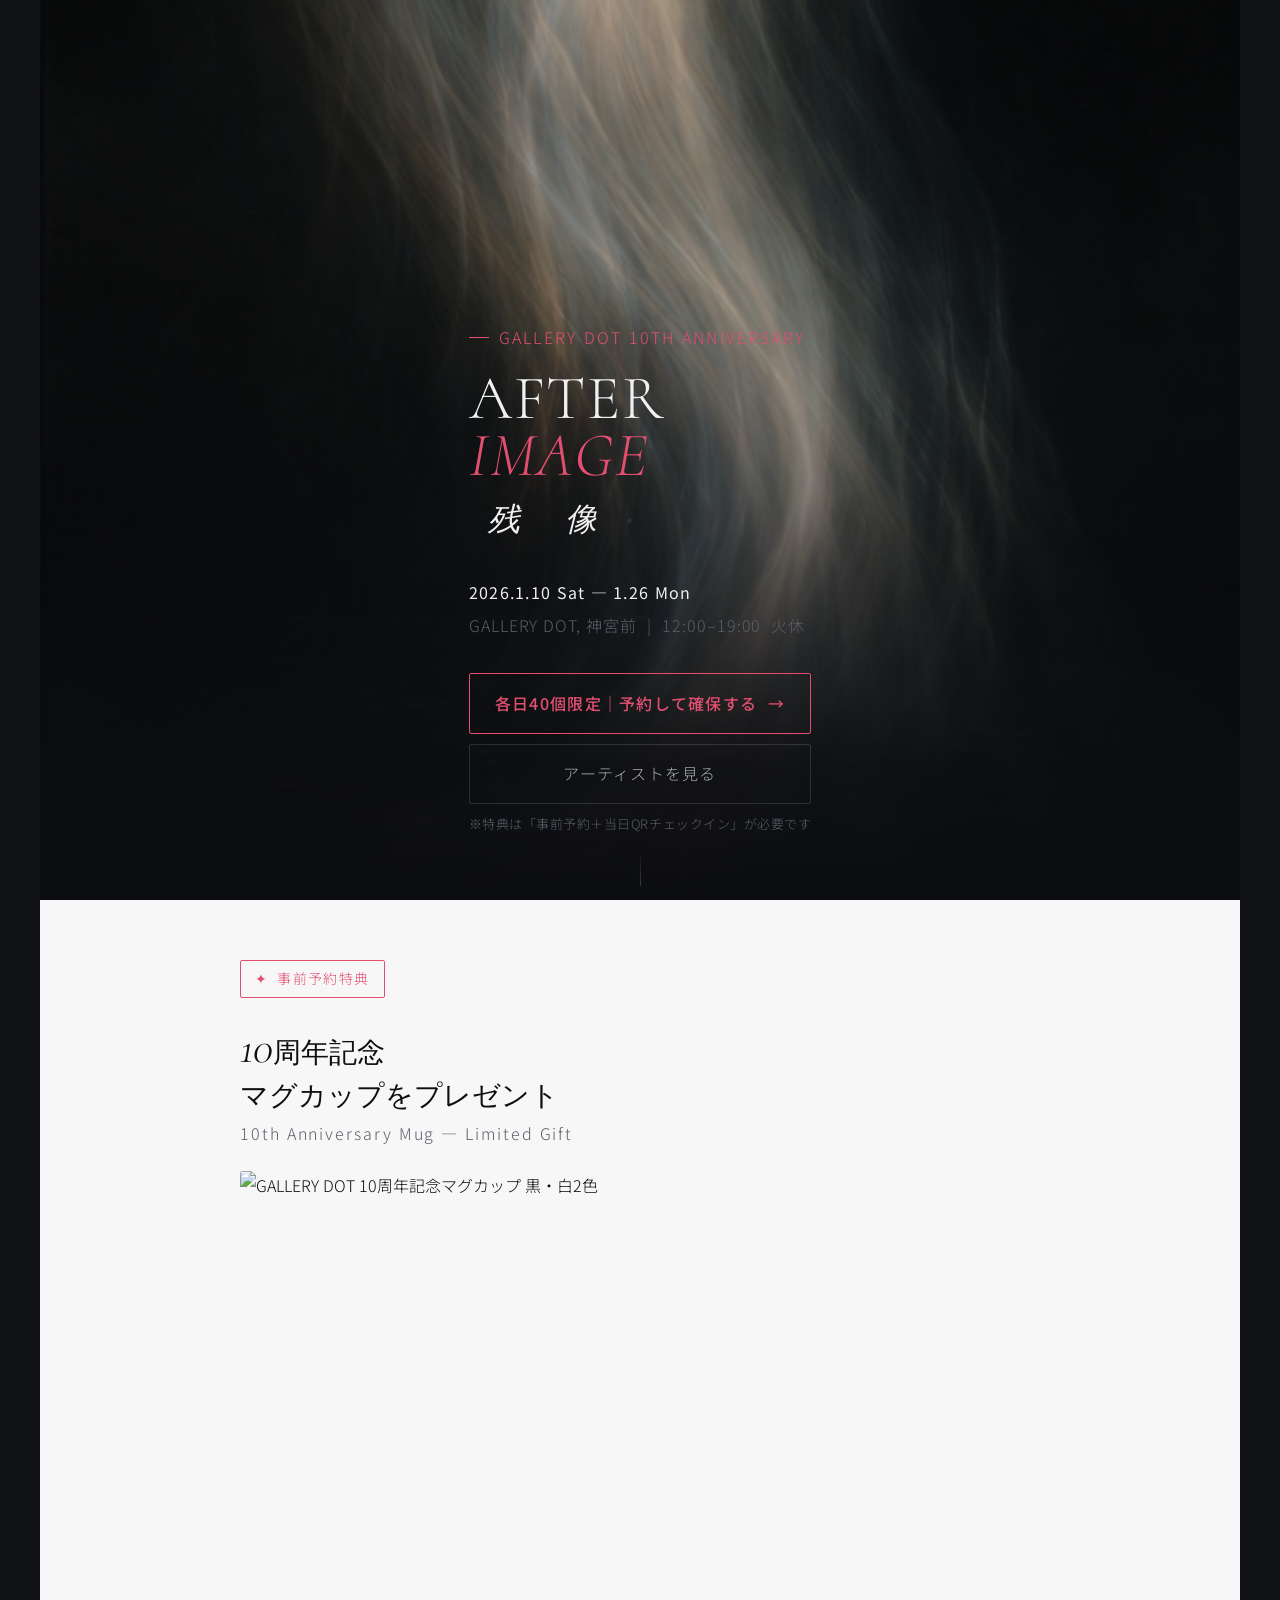
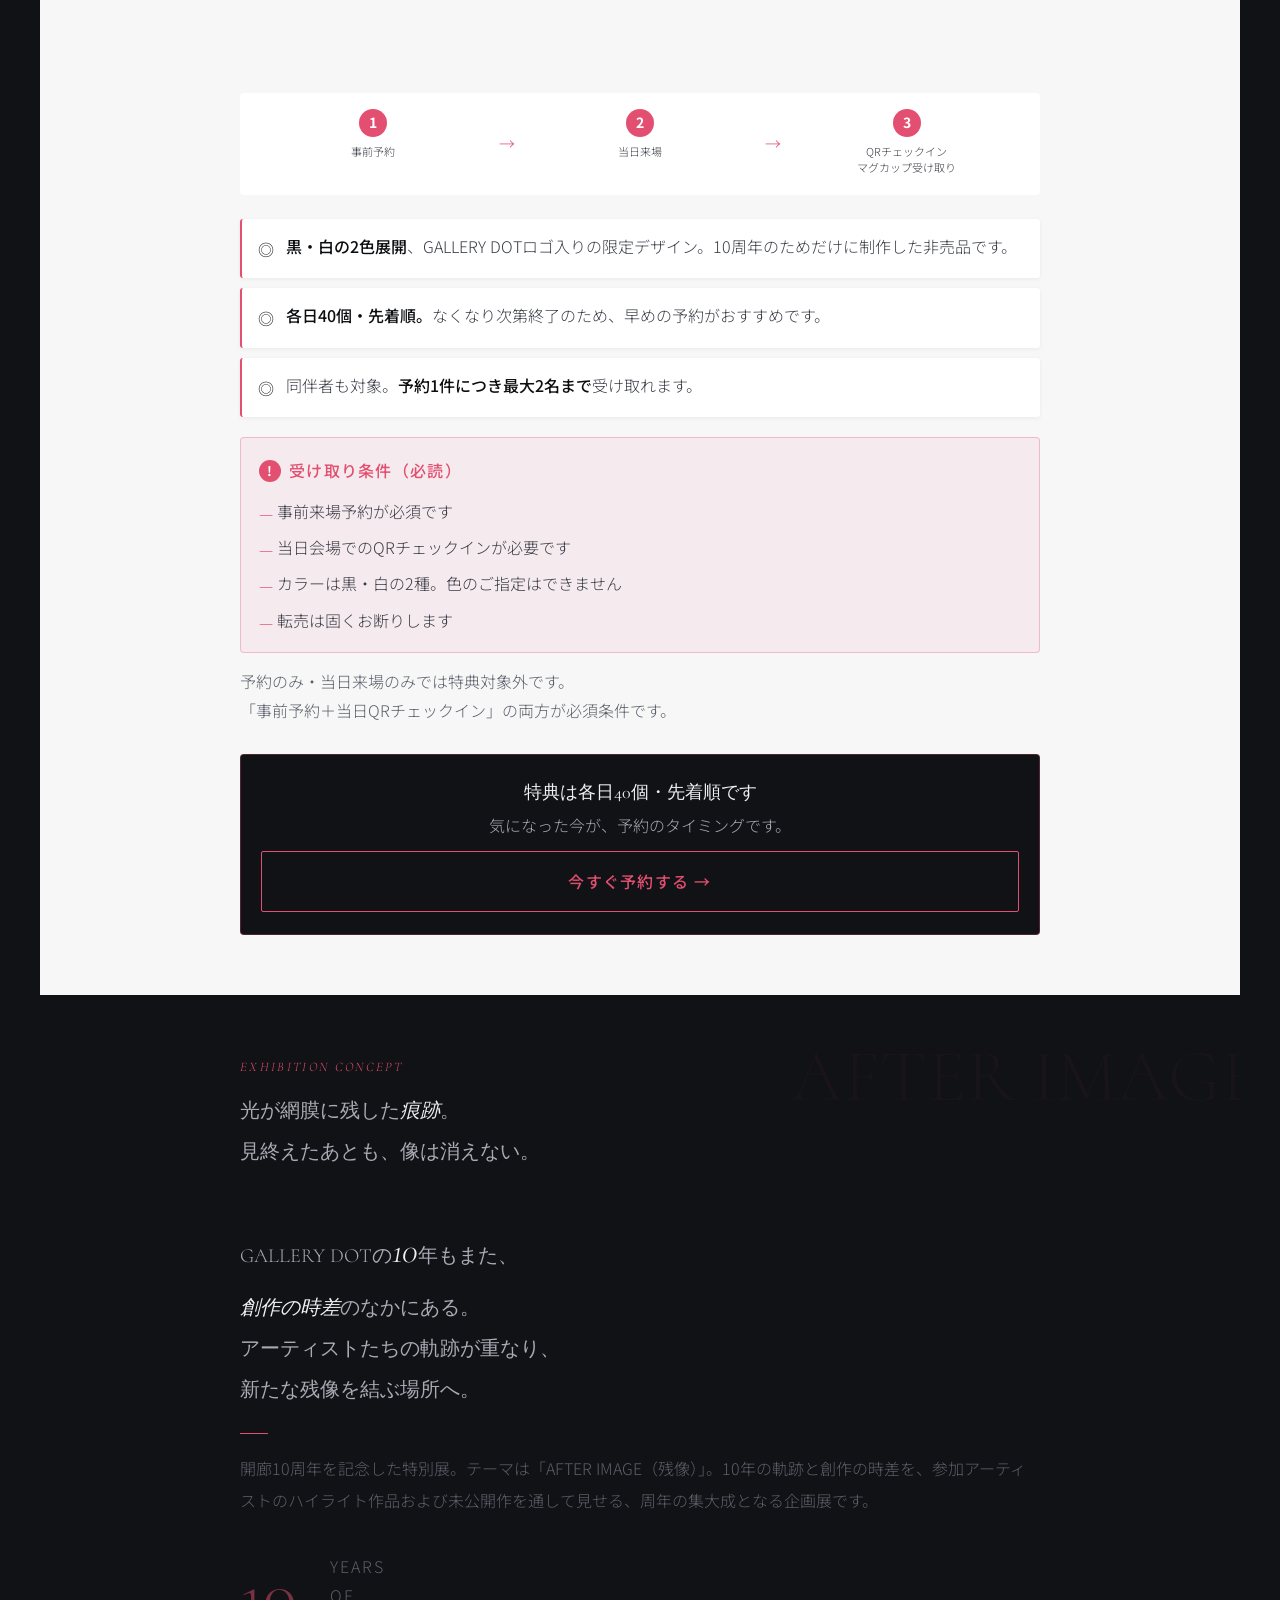
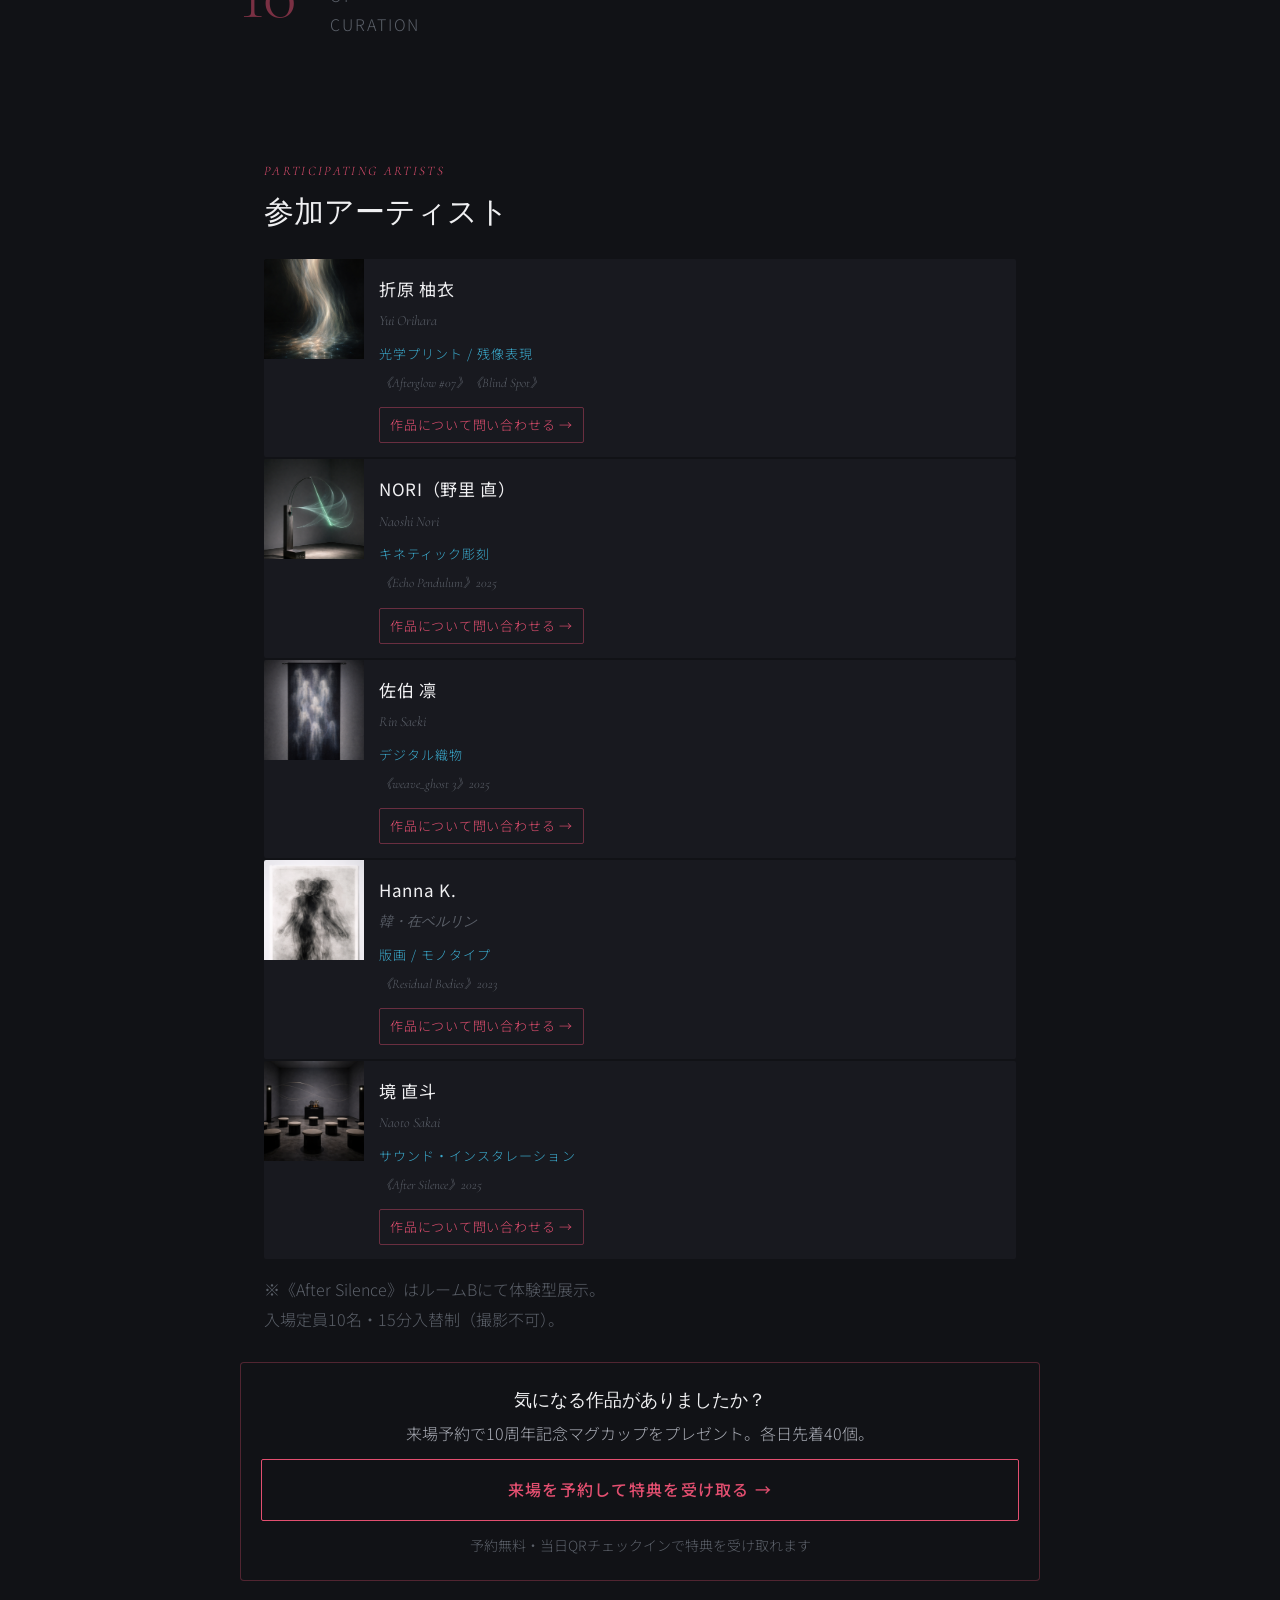
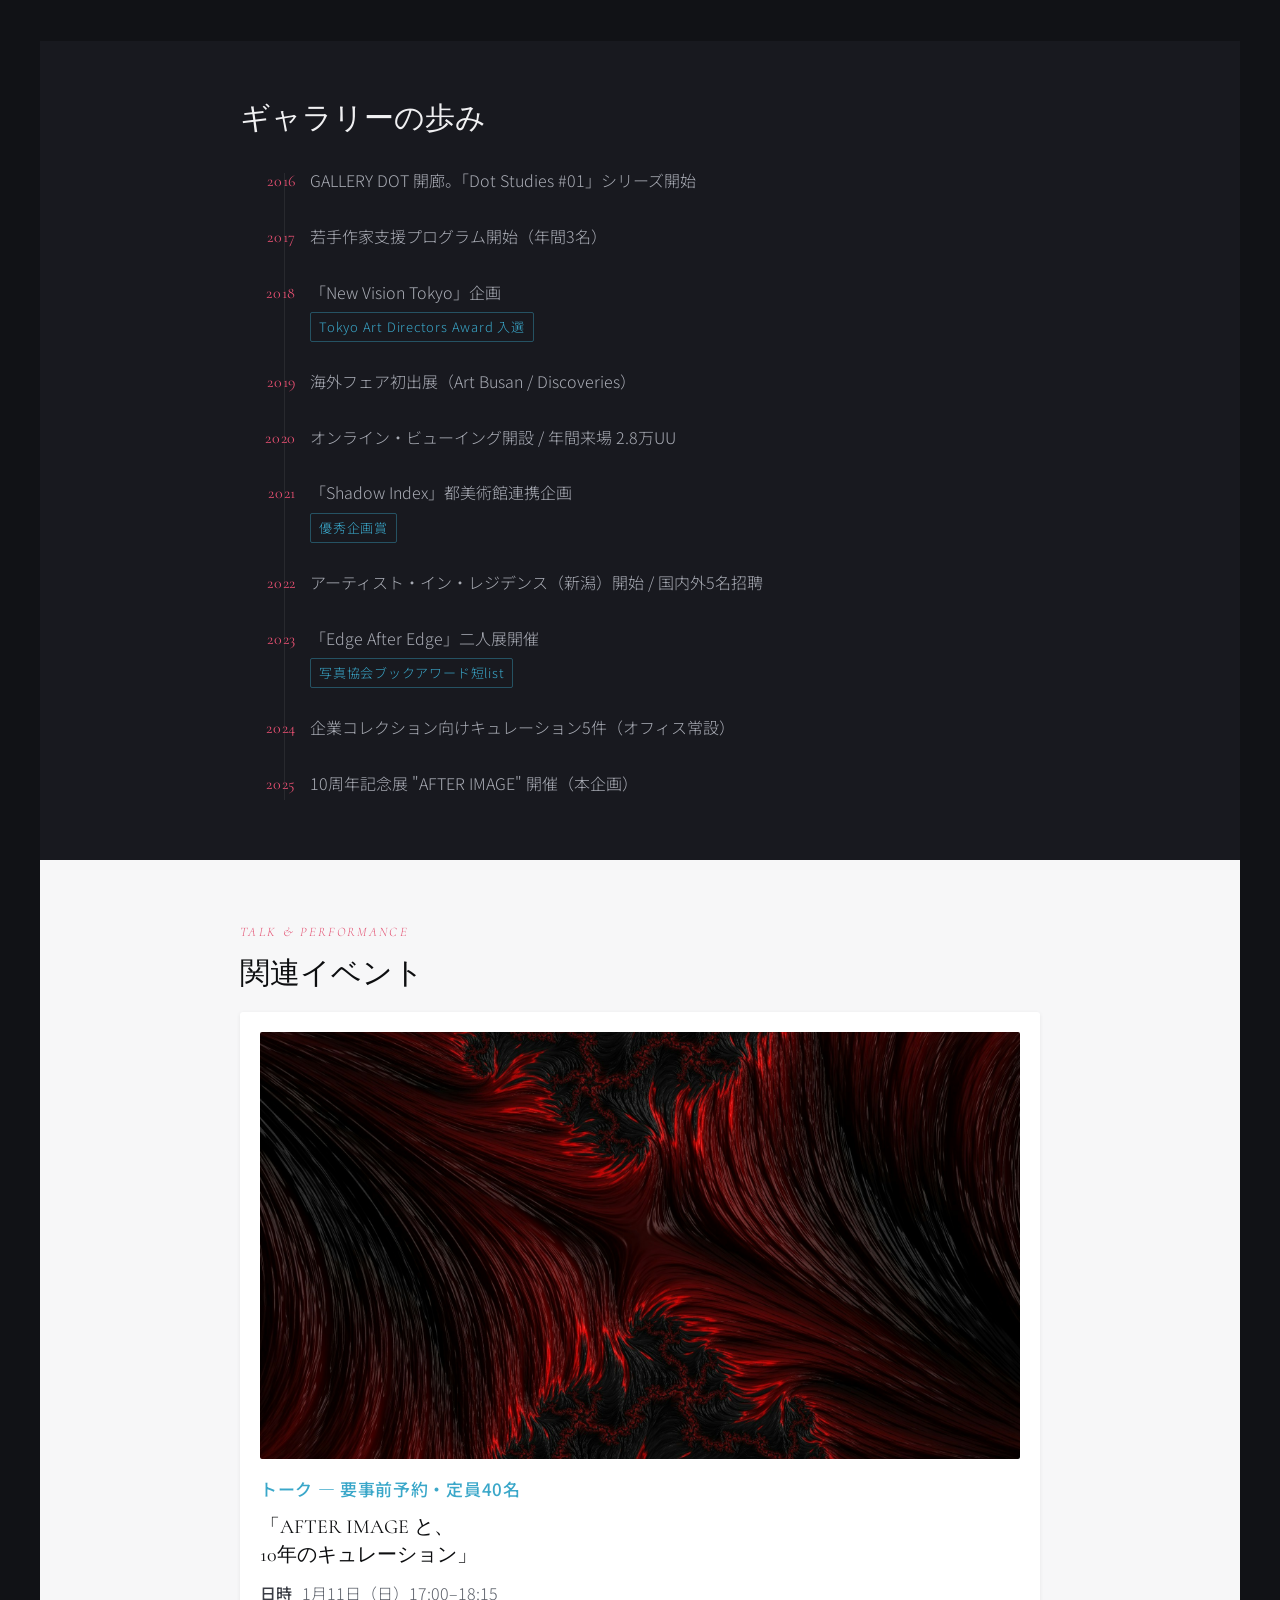
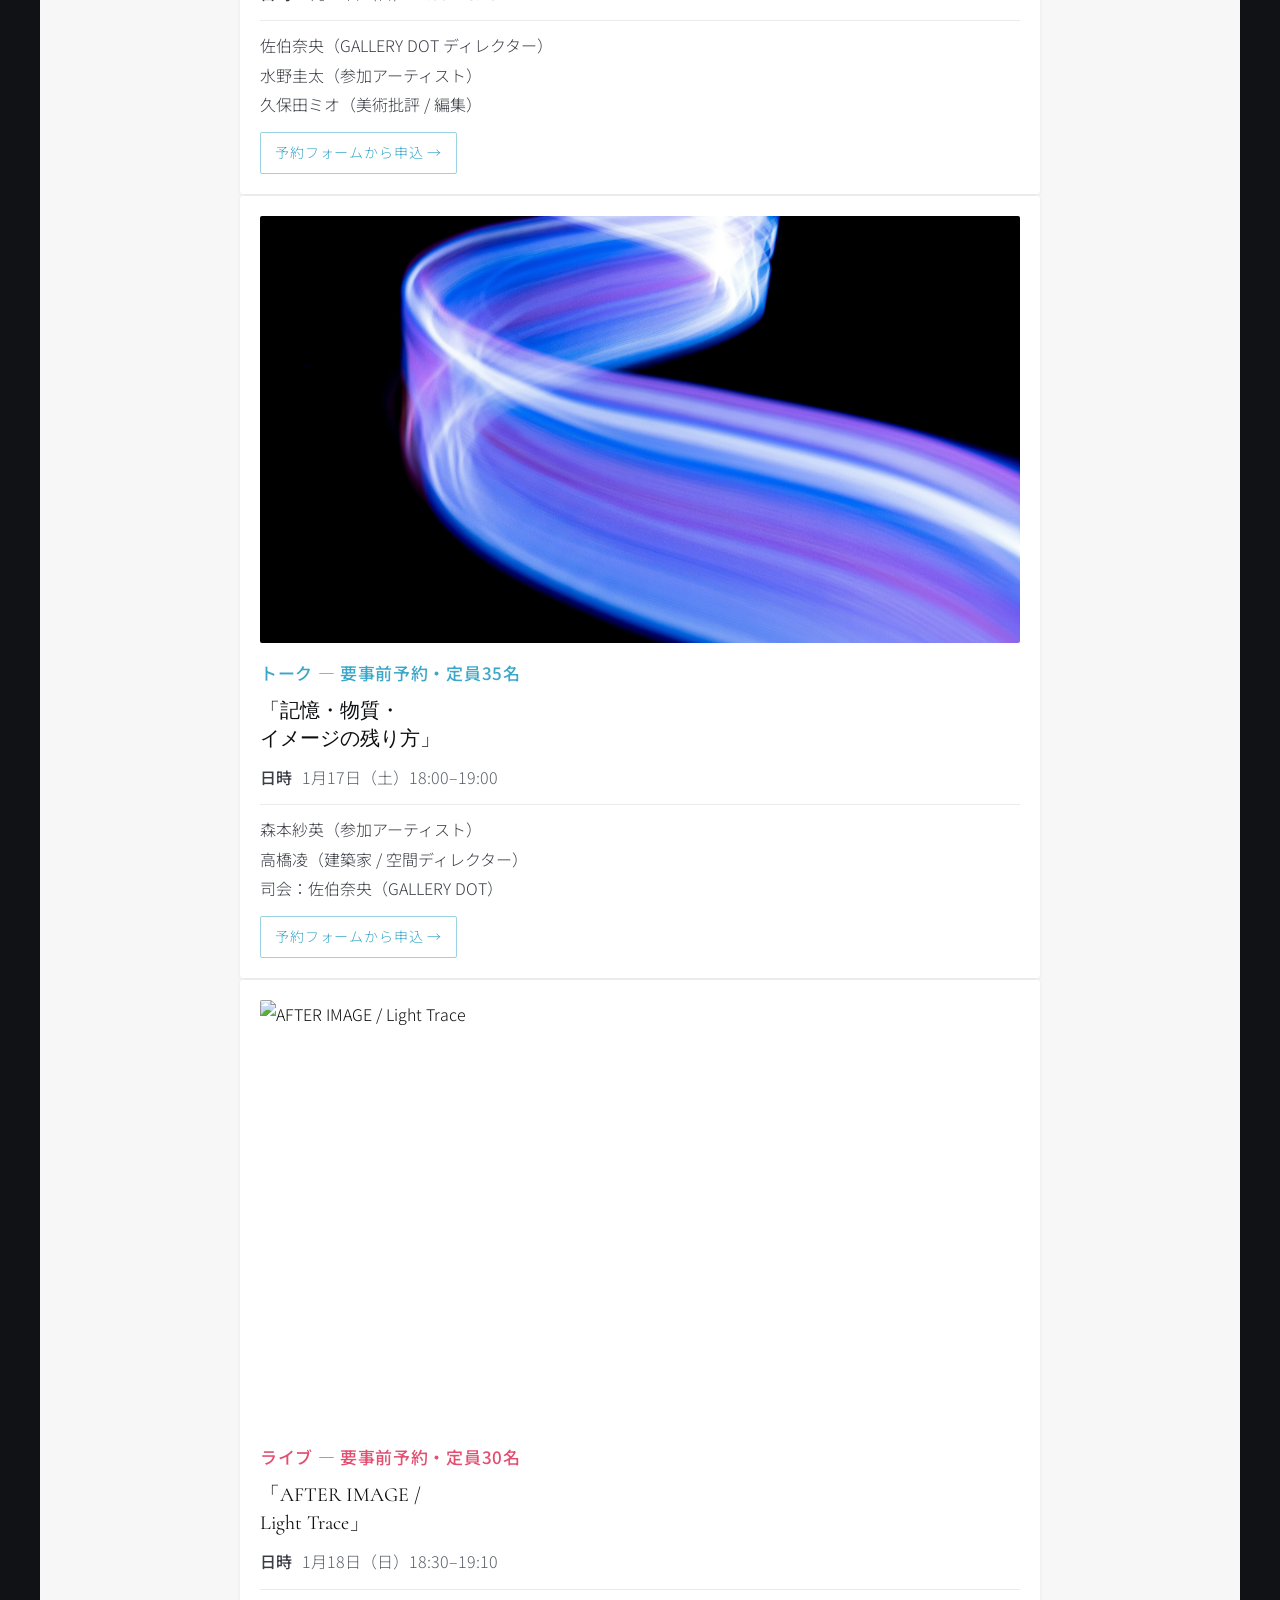
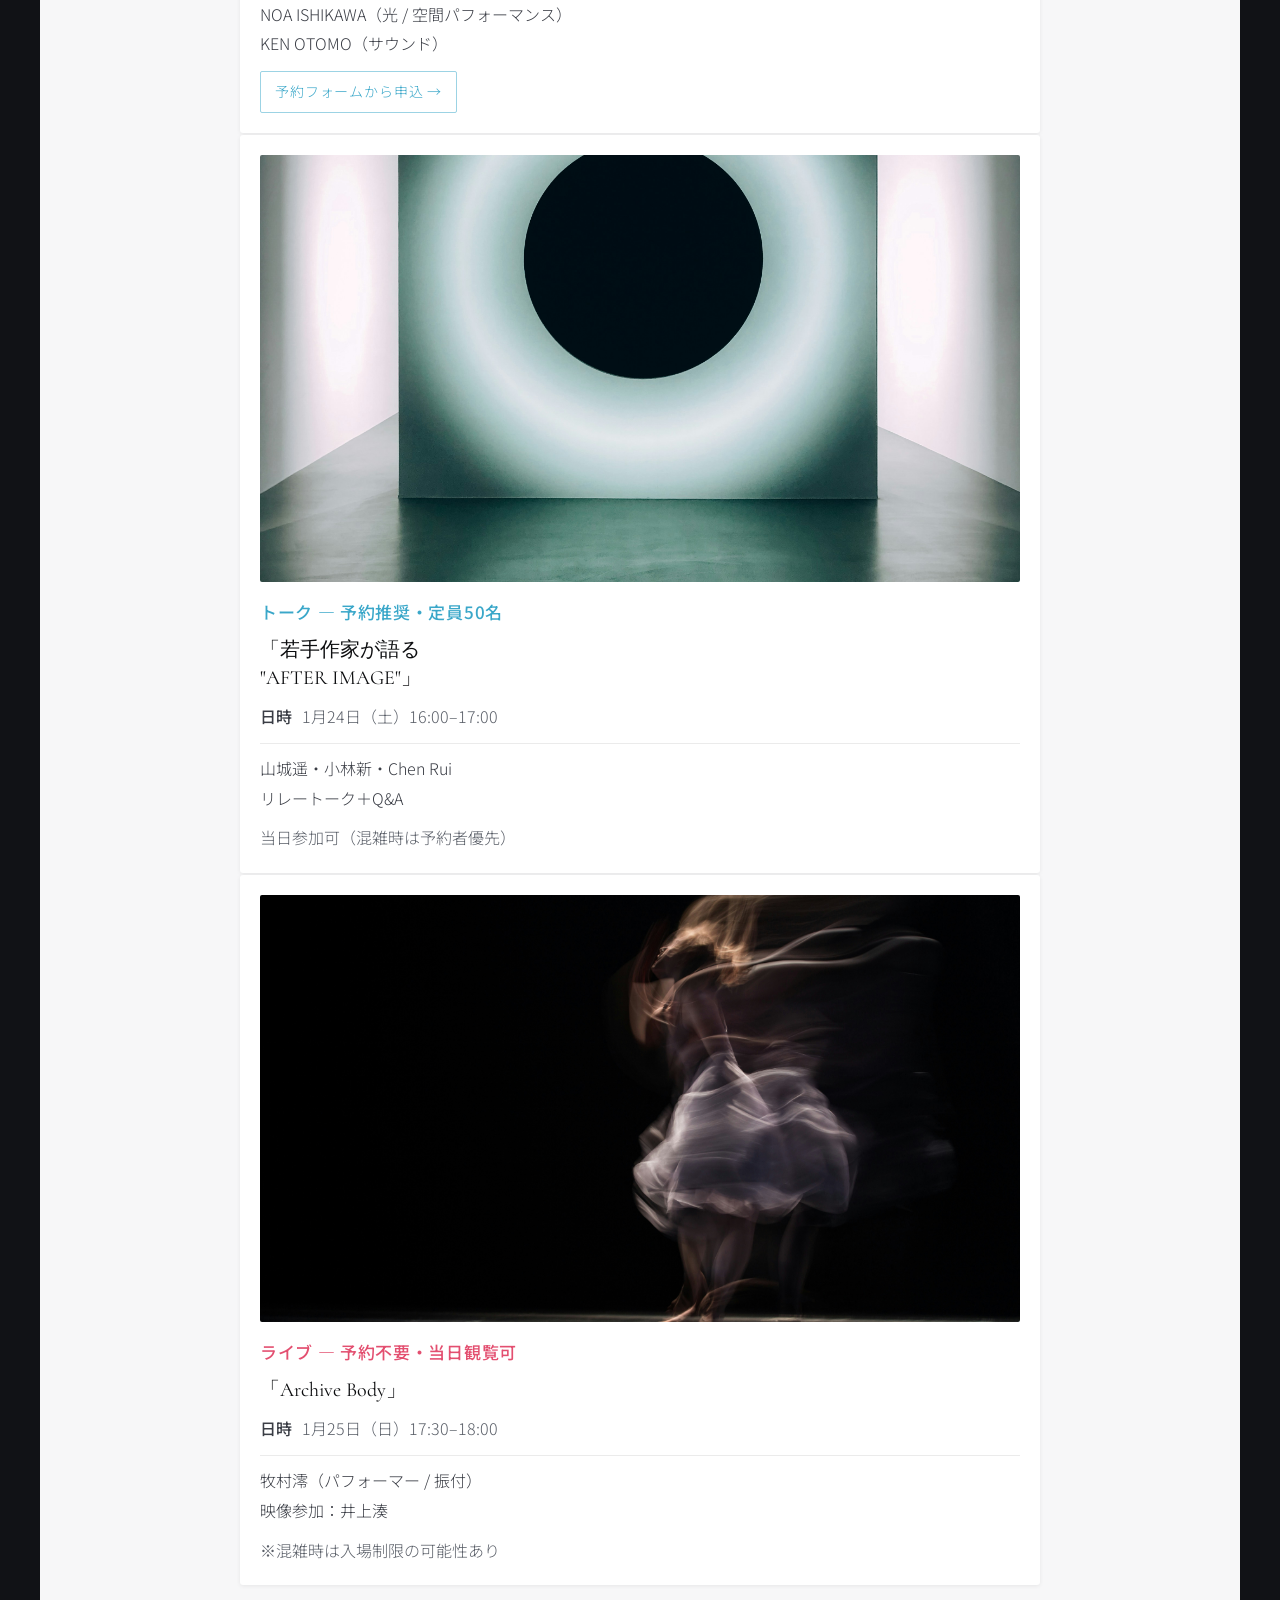
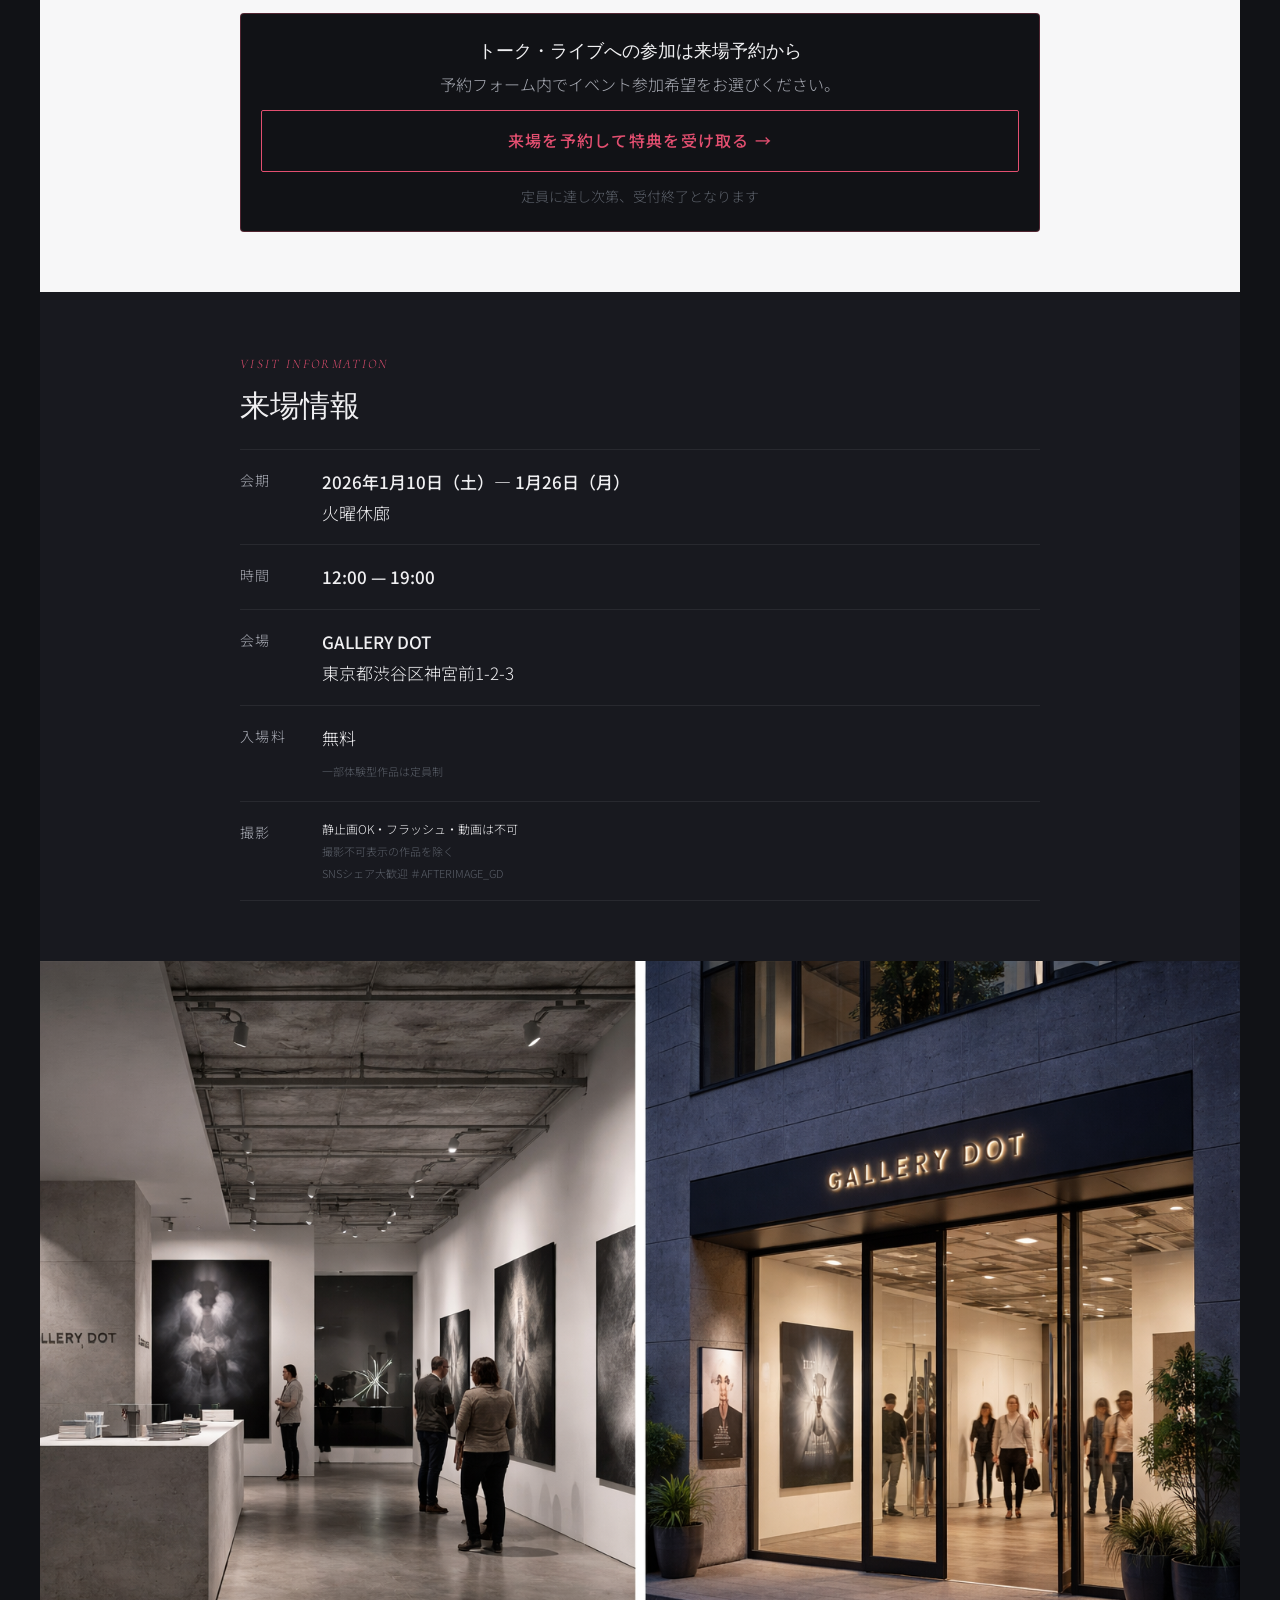
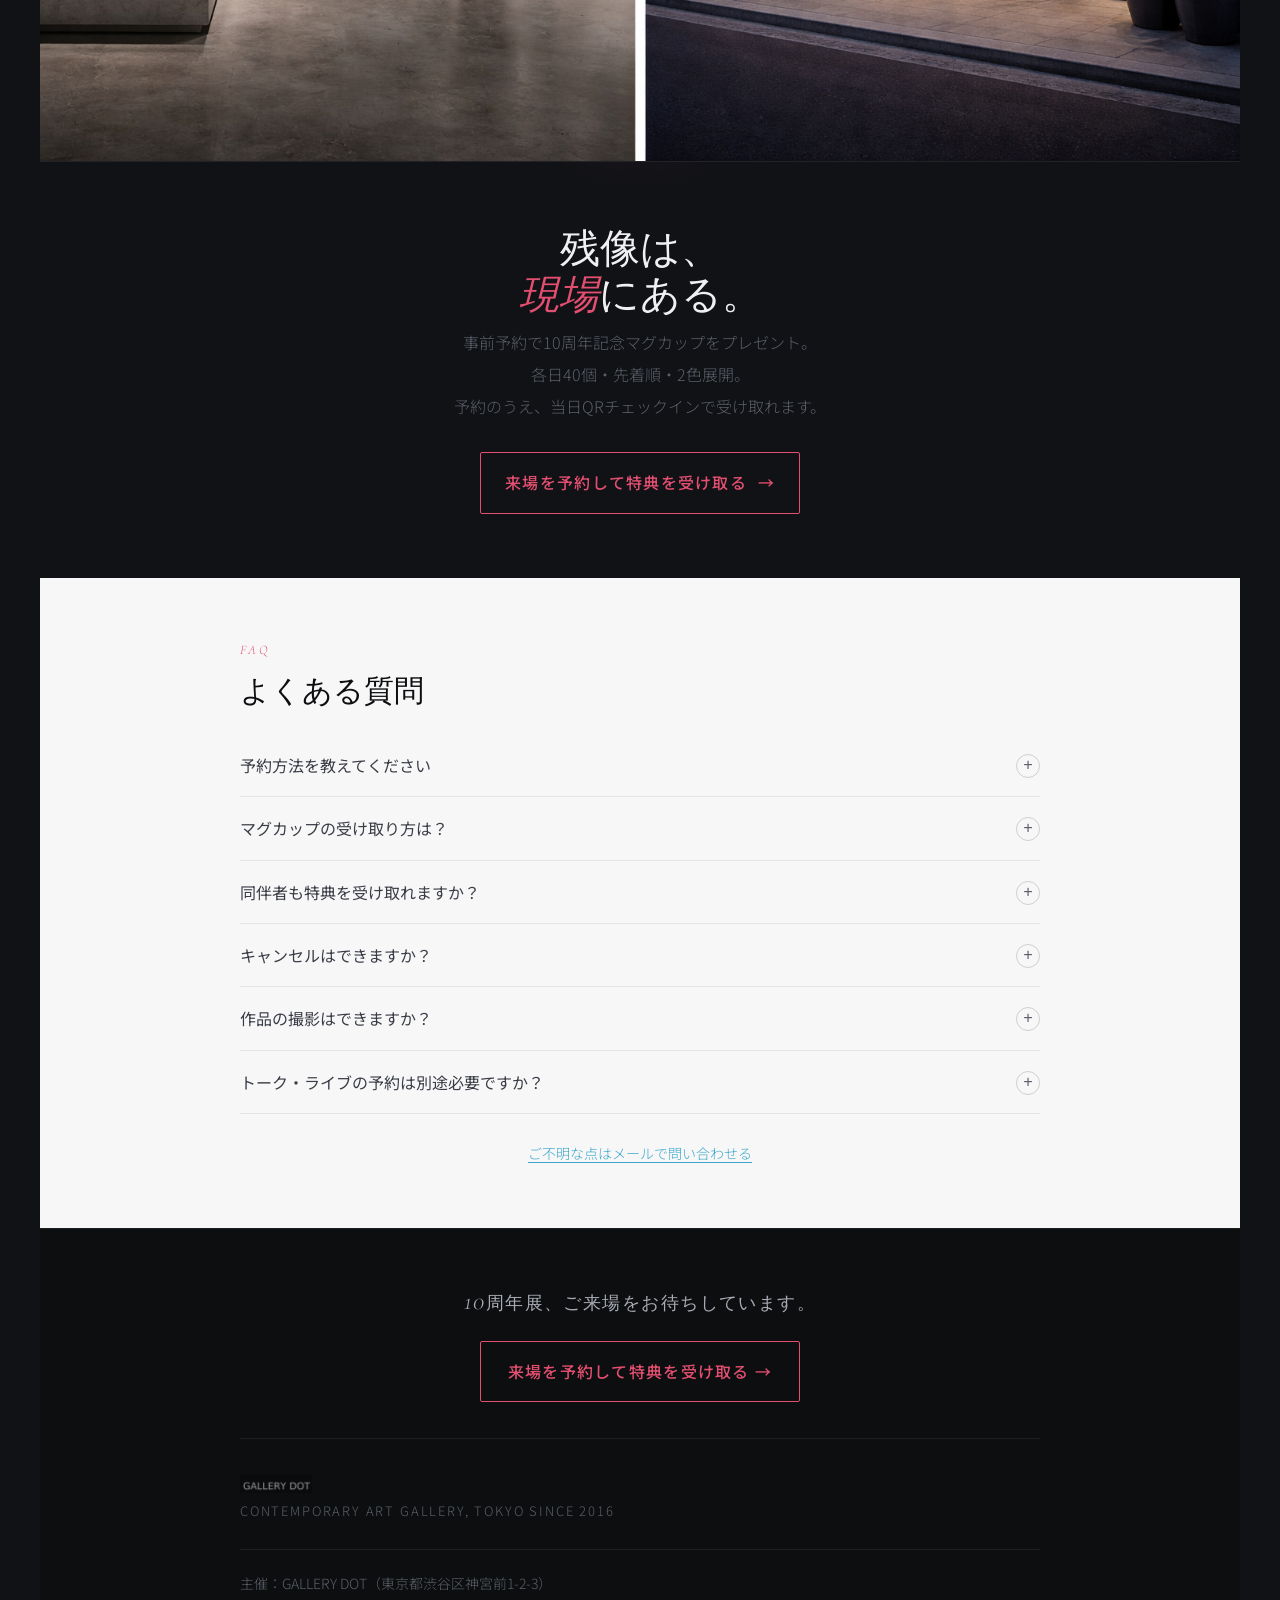
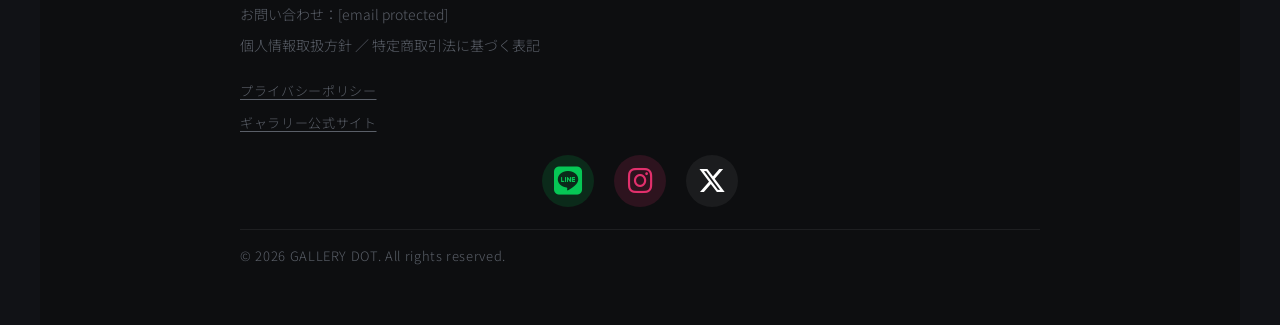
==== commit 1f1e3002: "コーチフィードバック修正" ====
--- a/index.html
+++ b/index.html
@@ -220,7 +220,6 @@
 
 <!-- ④ TIMELINE（B-1: アーティストの後に移動） -->
 <section class="sec sec-alt" id="history">
-  <span class="slabel">10 Years of Gallery Dot</span>
   <h2 class="sec-h">ギャラリーの歩み</h2>
   <div class="tl-list">
     <div class="tl-row"><span class="tl-yr">2016</span><div><p class="tl-txt">GALLERY DOT 開廊。「Dot Studies #01」シリーズ開始</p></div></div>
@@ -419,28 +418,6 @@
   </p>
 </section>
 
-<!-- ⑩ LEAD -->
-<section class="sec" id="follow">
-  <span class="slabel">Stay Connected</span>
-  <h2 class="sec-h">SNS・公式アカウント</h2>
-  <div class="lead-list">
-    <a href="https://line.me/gallery-dot" class="lead-card">
-      <div class="lead-icon li-line"><i class="fa-brands fa-line"></i></div>
-      <div><p class="lead-name">LINE 友だち追加</p><p class="lead-desc">イベント情報・リマインドを配信</p></div>
-      <span class="lead-arr">›</span>
-    </a>
-    <a href="https://instagram.com/gallery_dot" class="lead-card">
-      <div class="lead-icon li-ig"><i class="fa-brands fa-instagram"></i></div>
-      <div><p class="lead-name">Instagram</p><p class="lead-desc">作品・会場の最新情報</p></div>
-      <span class="lead-arr">›</span>
-    </a>
-    <a href="https://x.com/gallery_dot" class="lead-card">
-      <div class="lead-icon li-x"><i class="fa-brands fa-x-twitter"></i></div>
-      <div><p class="lead-name">X (Twitter)</p><p class="lead-desc">速報・告知</p></div>
-      <span class="lead-arr">›</span>
-    </a>
-  </div>
-</section>
 
 <!-- ⑪ FOOTER -->
 <footer class="footer">
@@ -463,6 +440,11 @@
     <a href="https://gallery-dot.jp/privacy">プライバシーポリシー</a>
     <a href="https://gallery-dot.jp">ギャラリー公式サイト</a>
   </div>
+  <div class="footer-sns">
+    <a href="https://line.me/gallery-dot" class="footer-sns-icon li-line" aria-label="LINE"><i class="fa-brands fa-line"></i></a>
+    <a href="https://instagram.com/gallery_dot" class="footer-sns-icon li-ig" aria-label="Instagram"><i class="fa-brands fa-instagram"></i></a>
+    <a href="https://x.com/gallery_dot" class="footer-sns-icon li-x" aria-label="X"><i class="fa-brands fa-x-twitter"></i></a>
+  </div>
   <p class="footer-copy">© 2026 GALLERY DOT. All rights reserved.</p>
 </footer>
 
--- a/style.css
+++ b/style.css
@@ -408,3 +408,34 @@
   text-decoration: underline;
   text-underline-offset: 3px;
 }
+
+/* フッターSNSアイコン */
+.footer-sns {
+  display: flex;
+  justify-content: center;
+  gap: 20px;
+  margin-top: 20px;
+  margin-bottom: 4px;
+}
+.footer-sns-icon {
+  width: 44px;
+  height: 44px;
+  border-radius: 50%;
+  display: flex;
+  align-items: center;
+  justify-content: center;
+  font-size: 18px;
+  text-decoration: none;
+  transition: opacity .2s;
+}
+.footer-sns-icon:active {
+  opacity: .7;
+}
+
+@media (min-width: 768px) {
+  .footer-sns-icon {
+    width: 52px;
+    height: 52px;
+    font-size: 28px;
+  }
+}
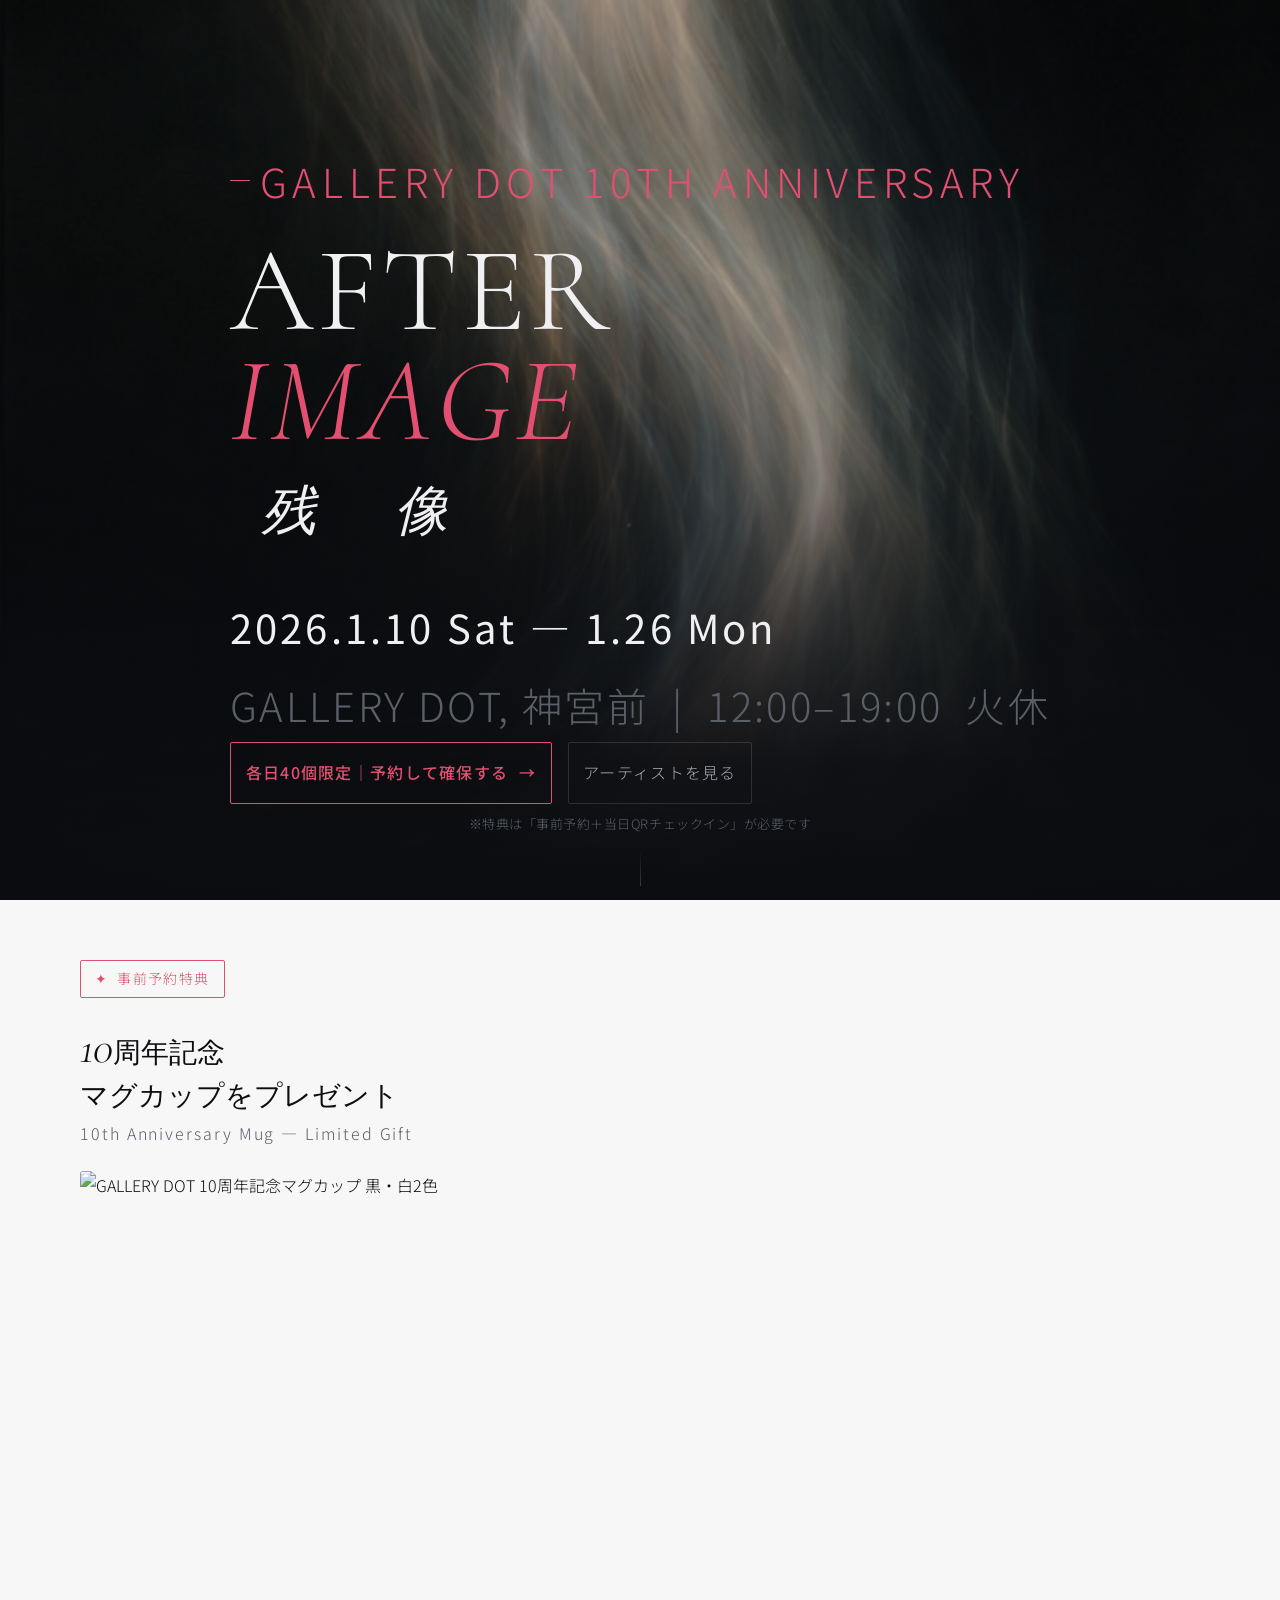
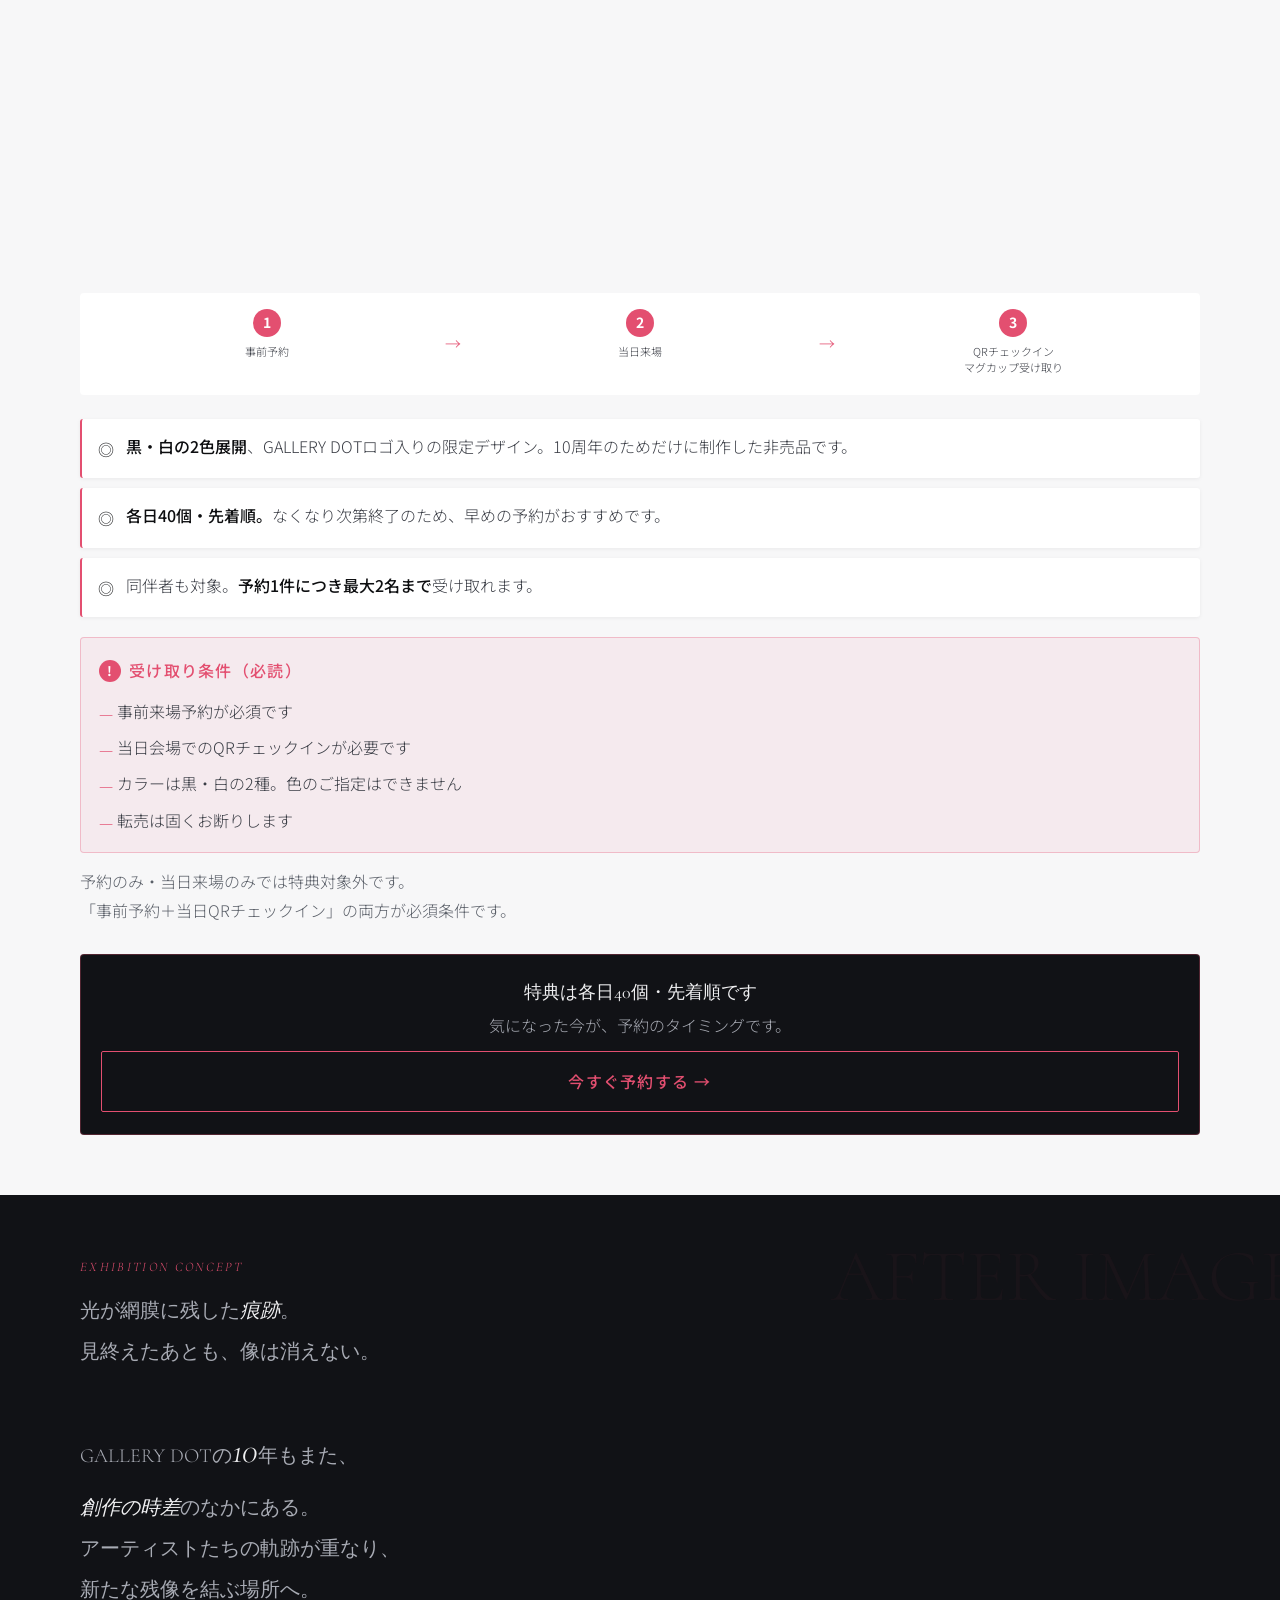
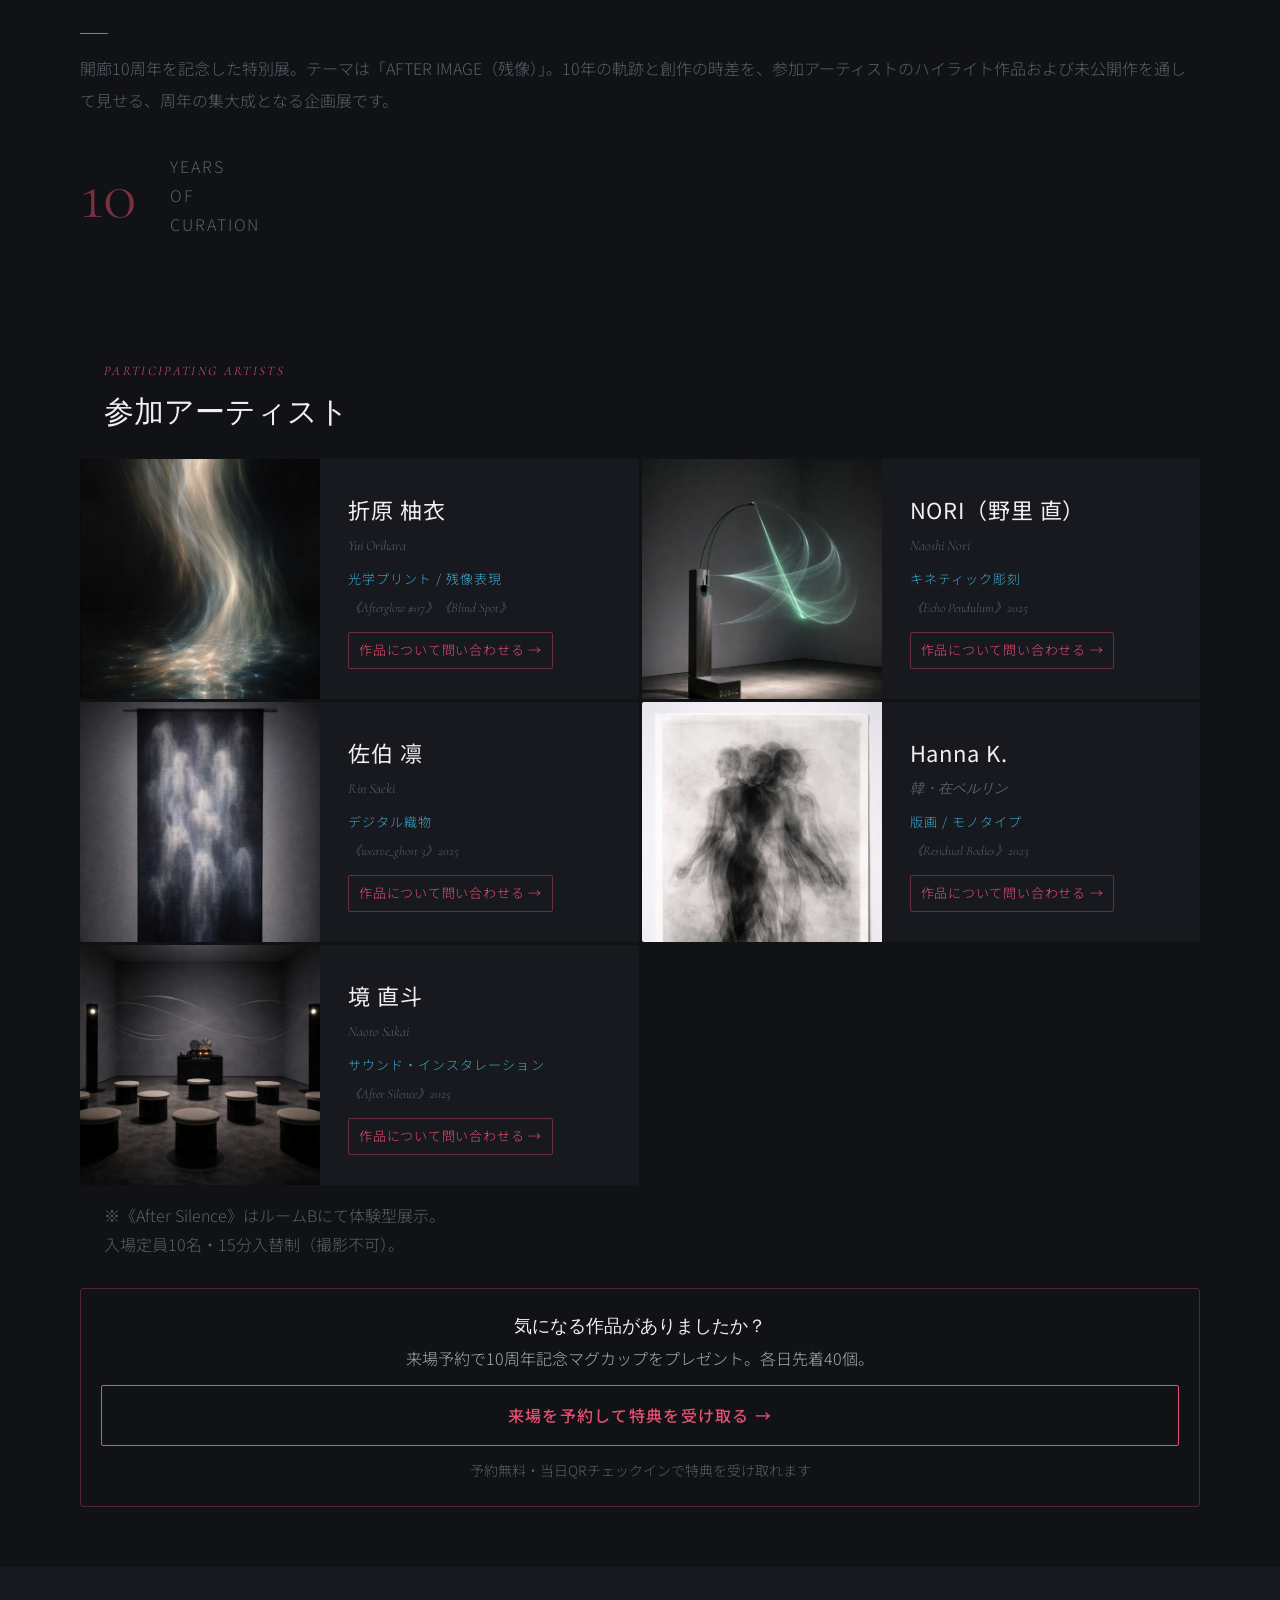
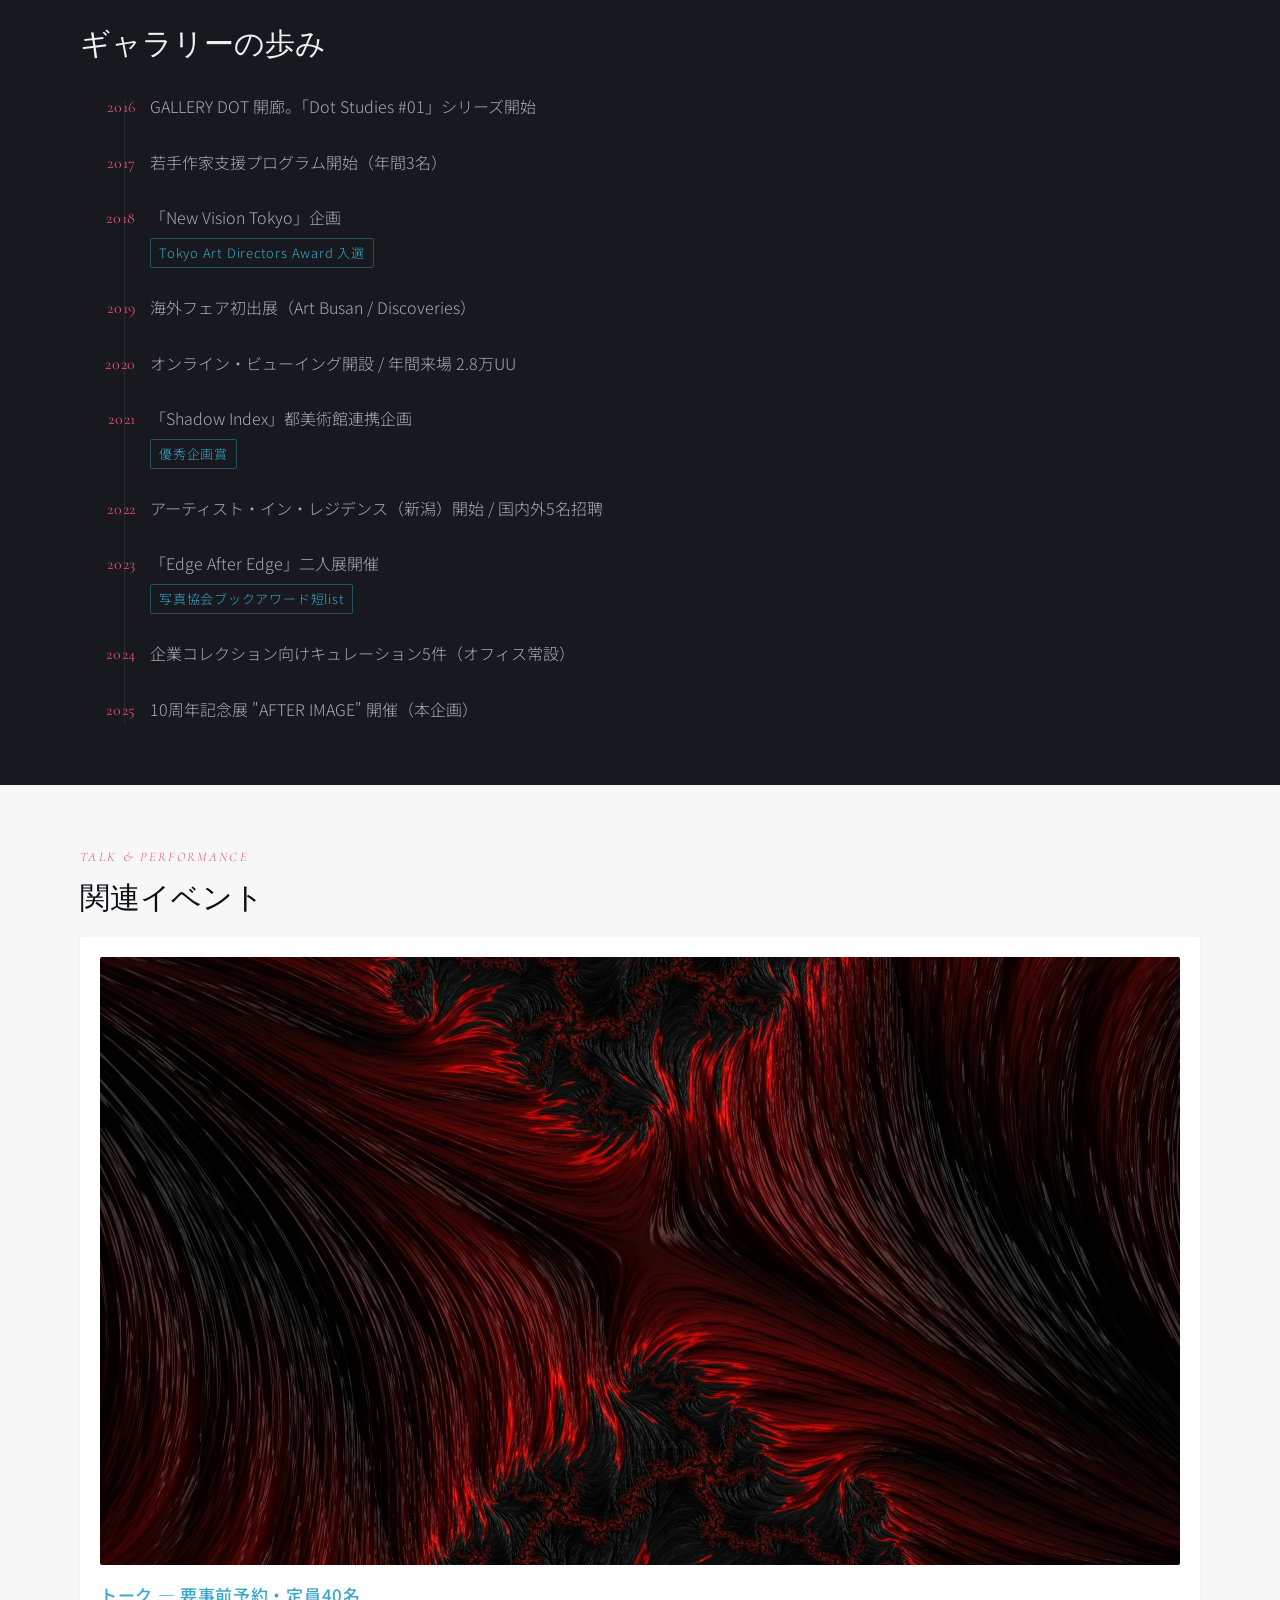
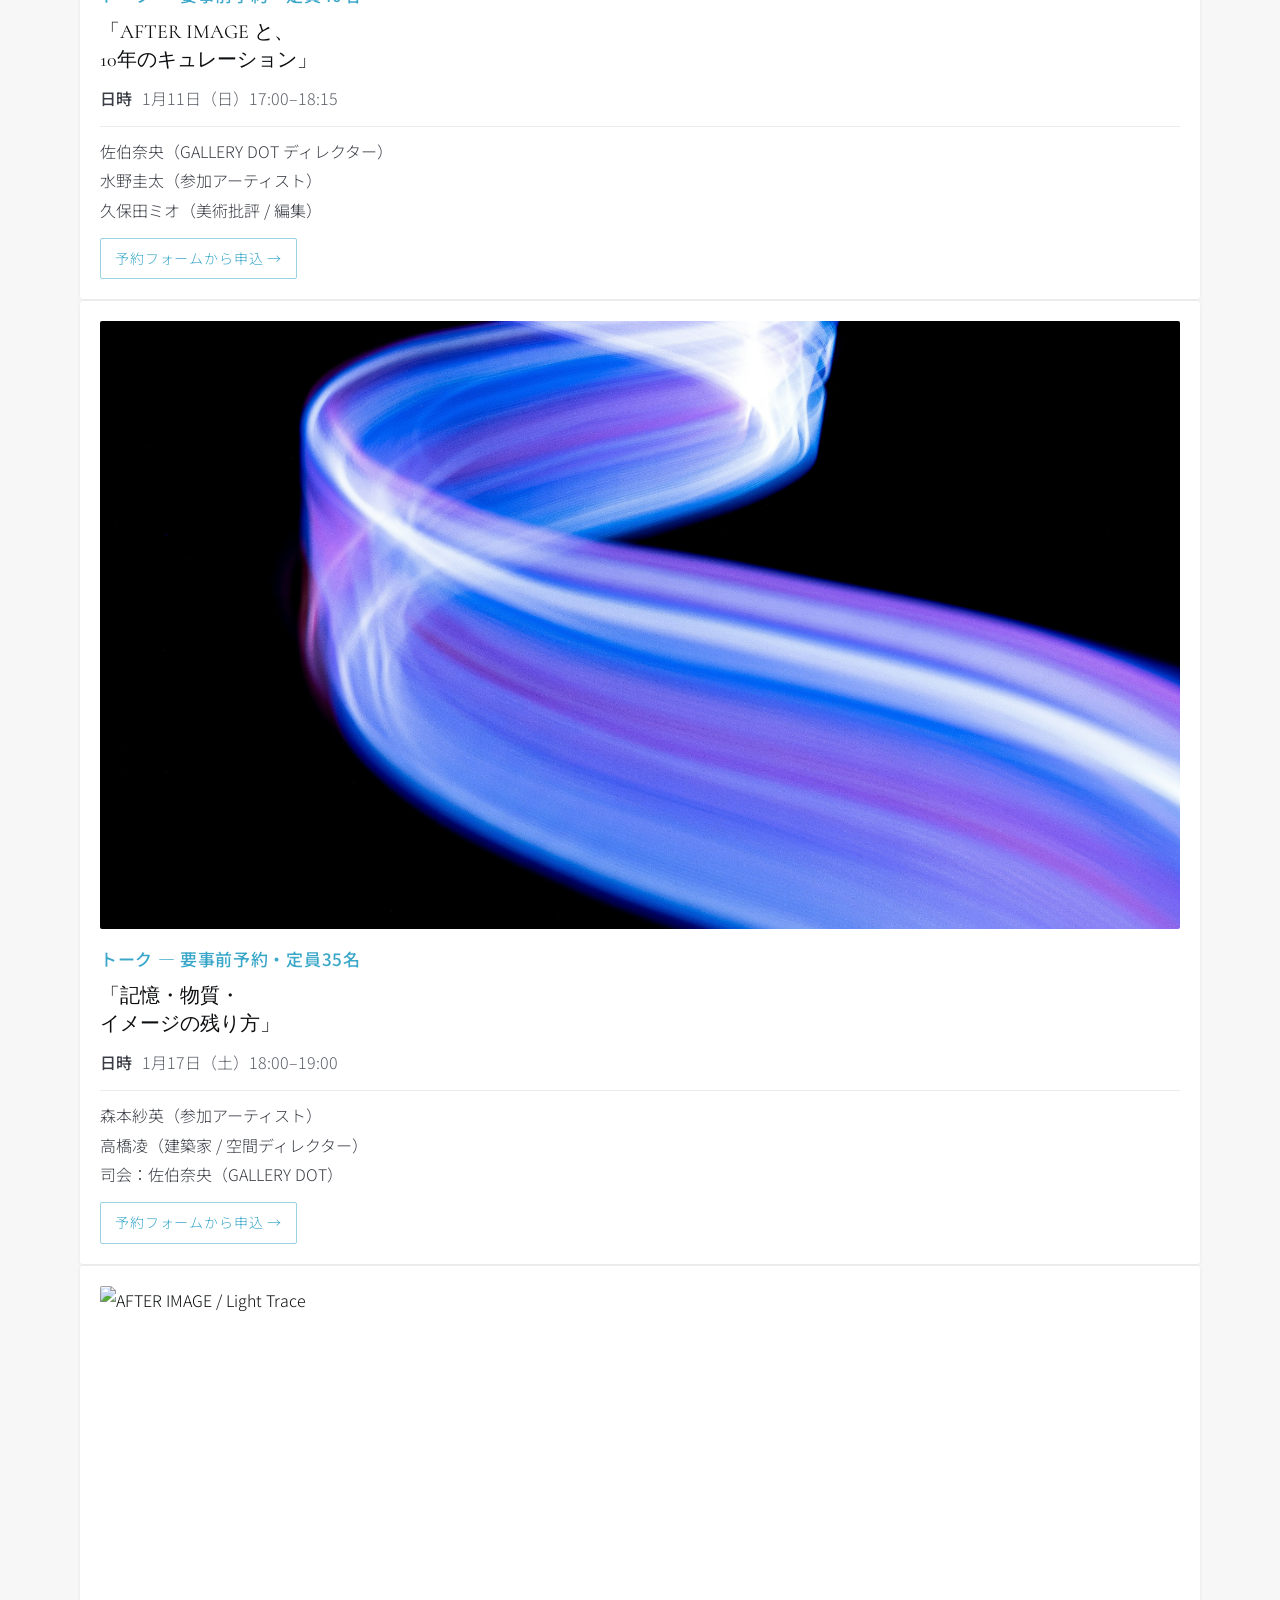
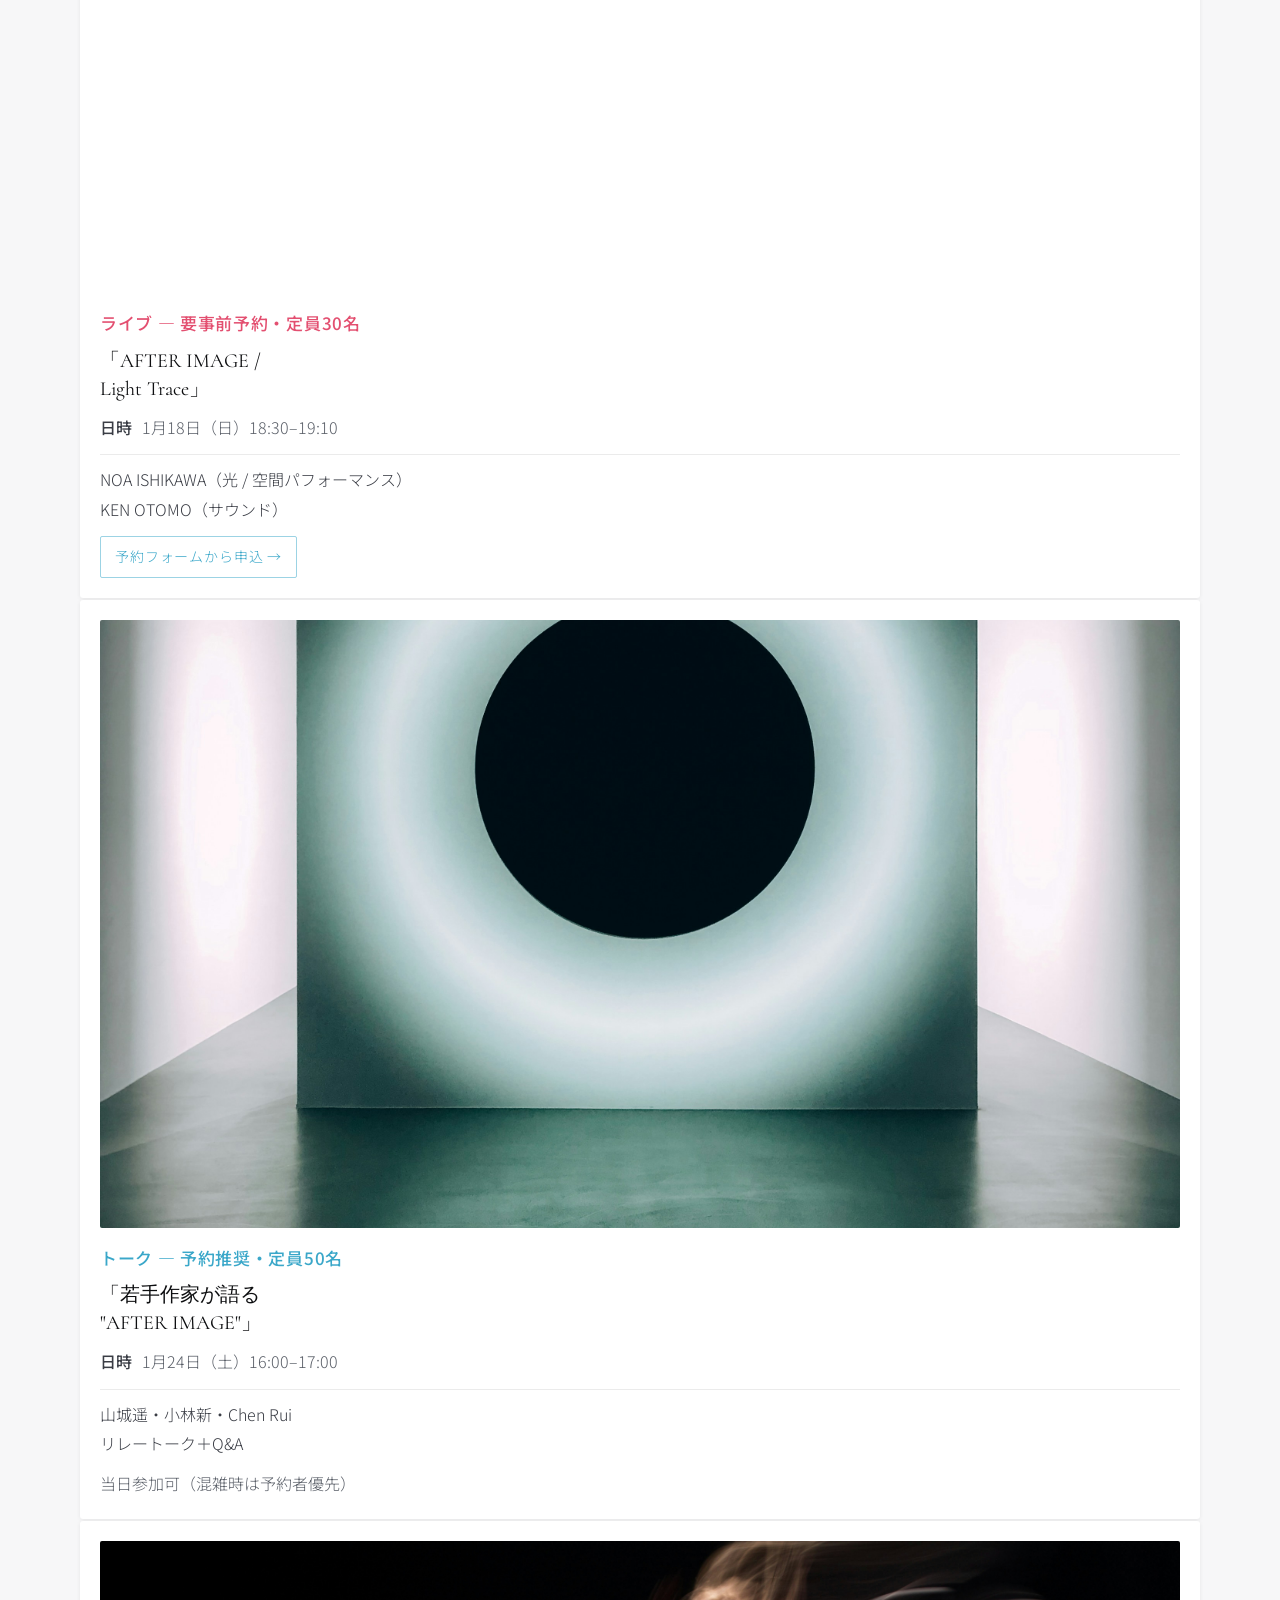
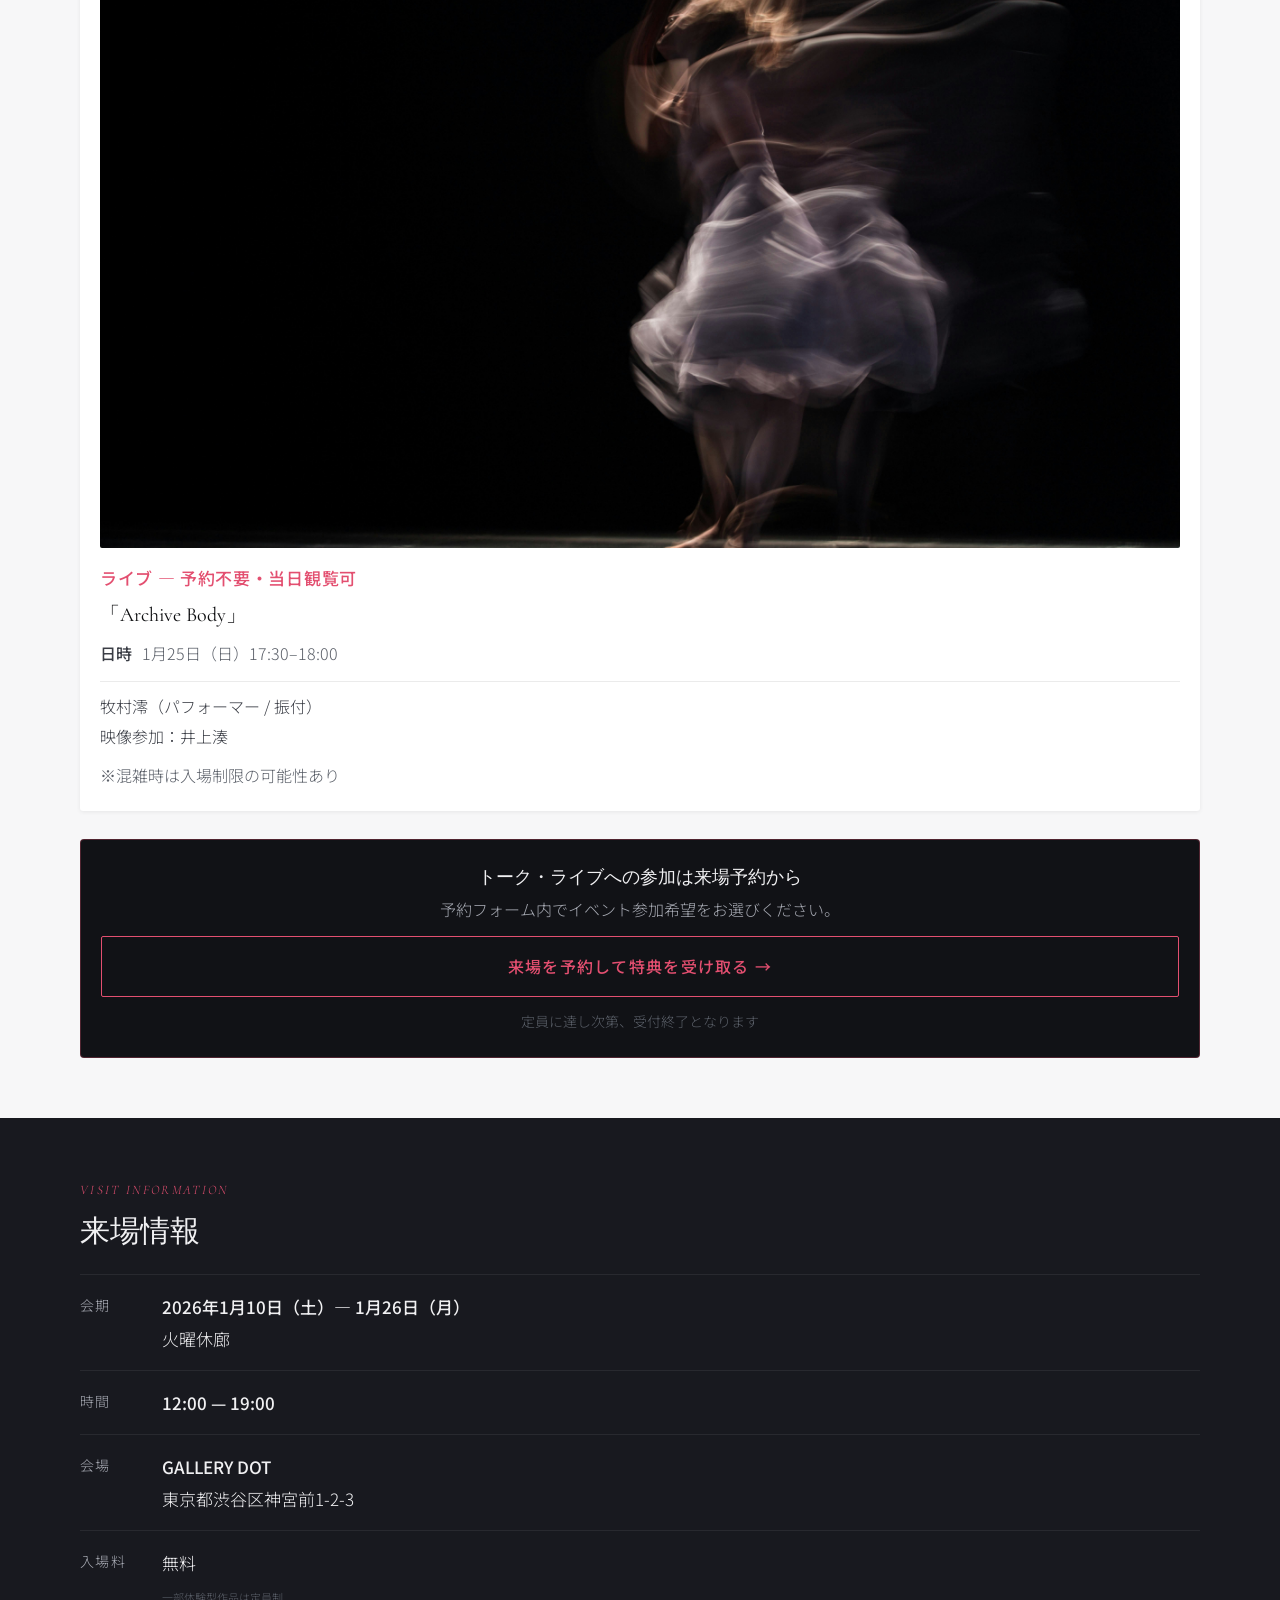
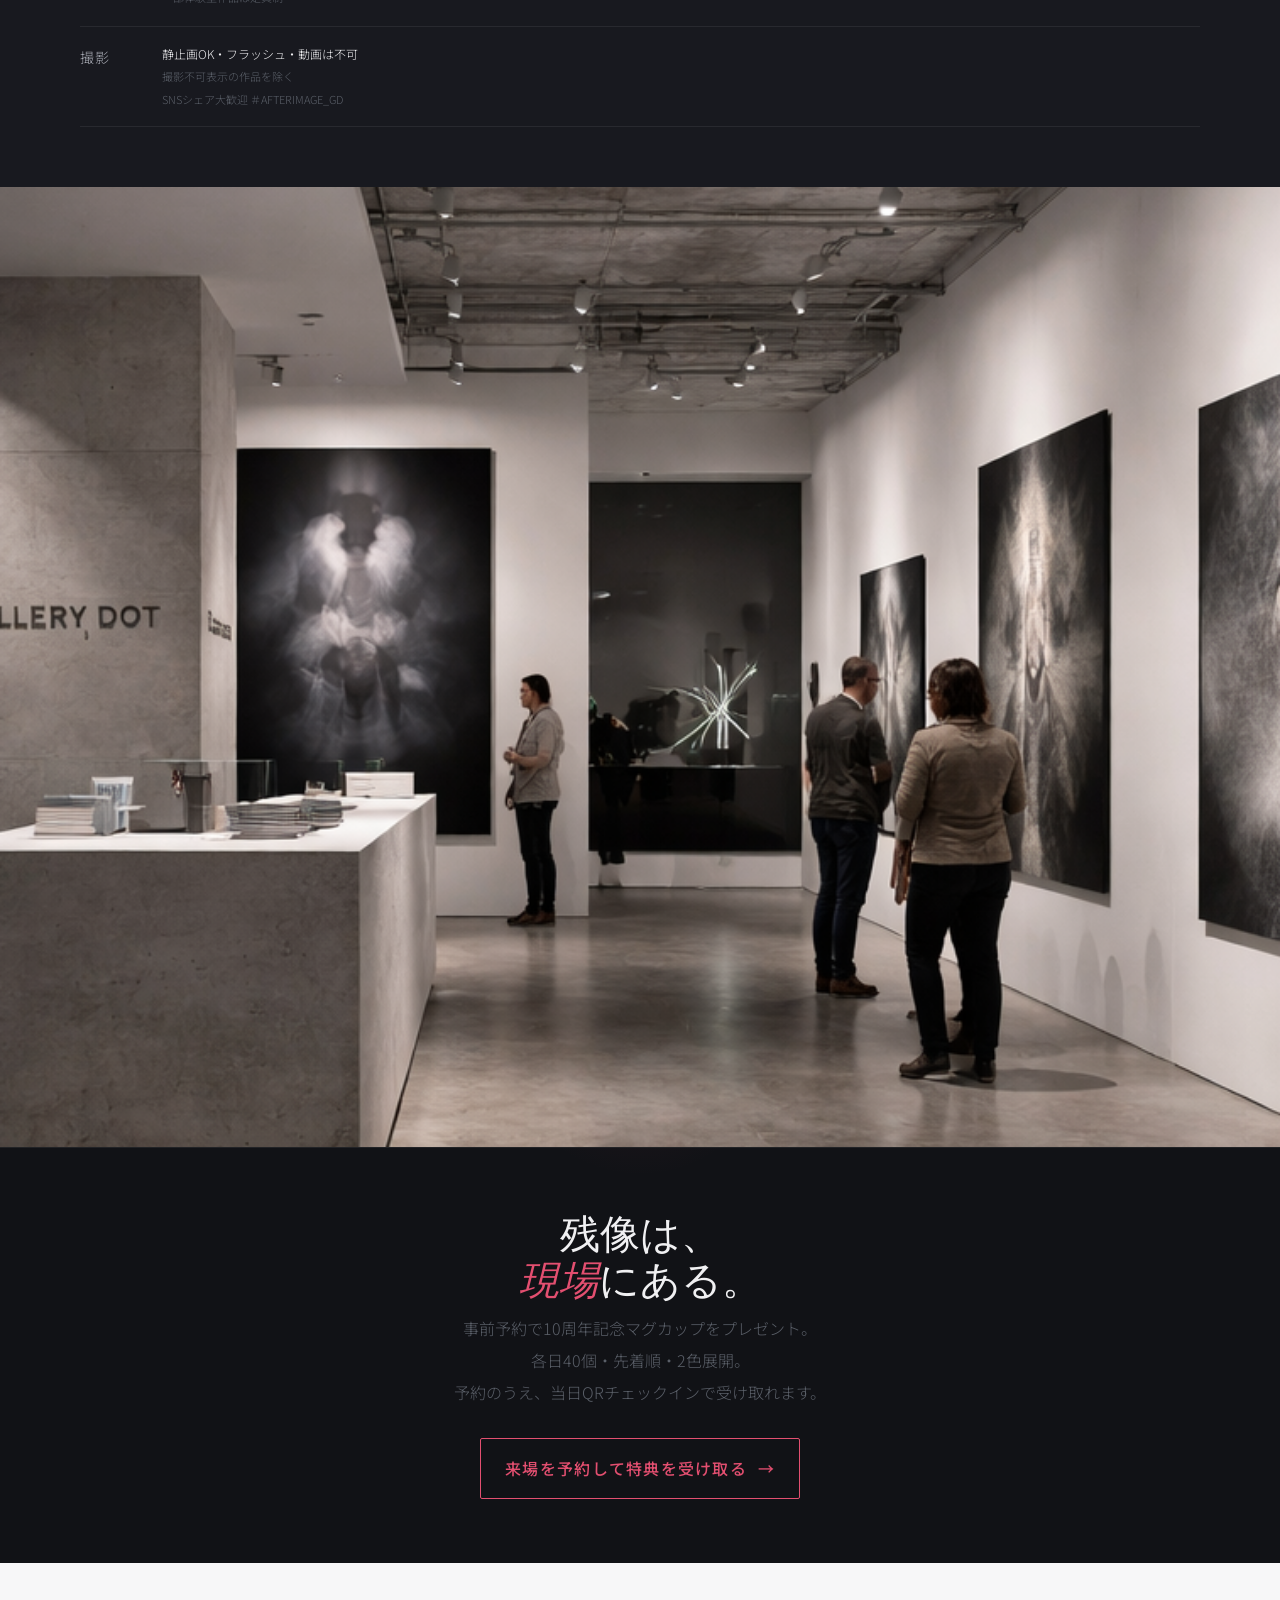
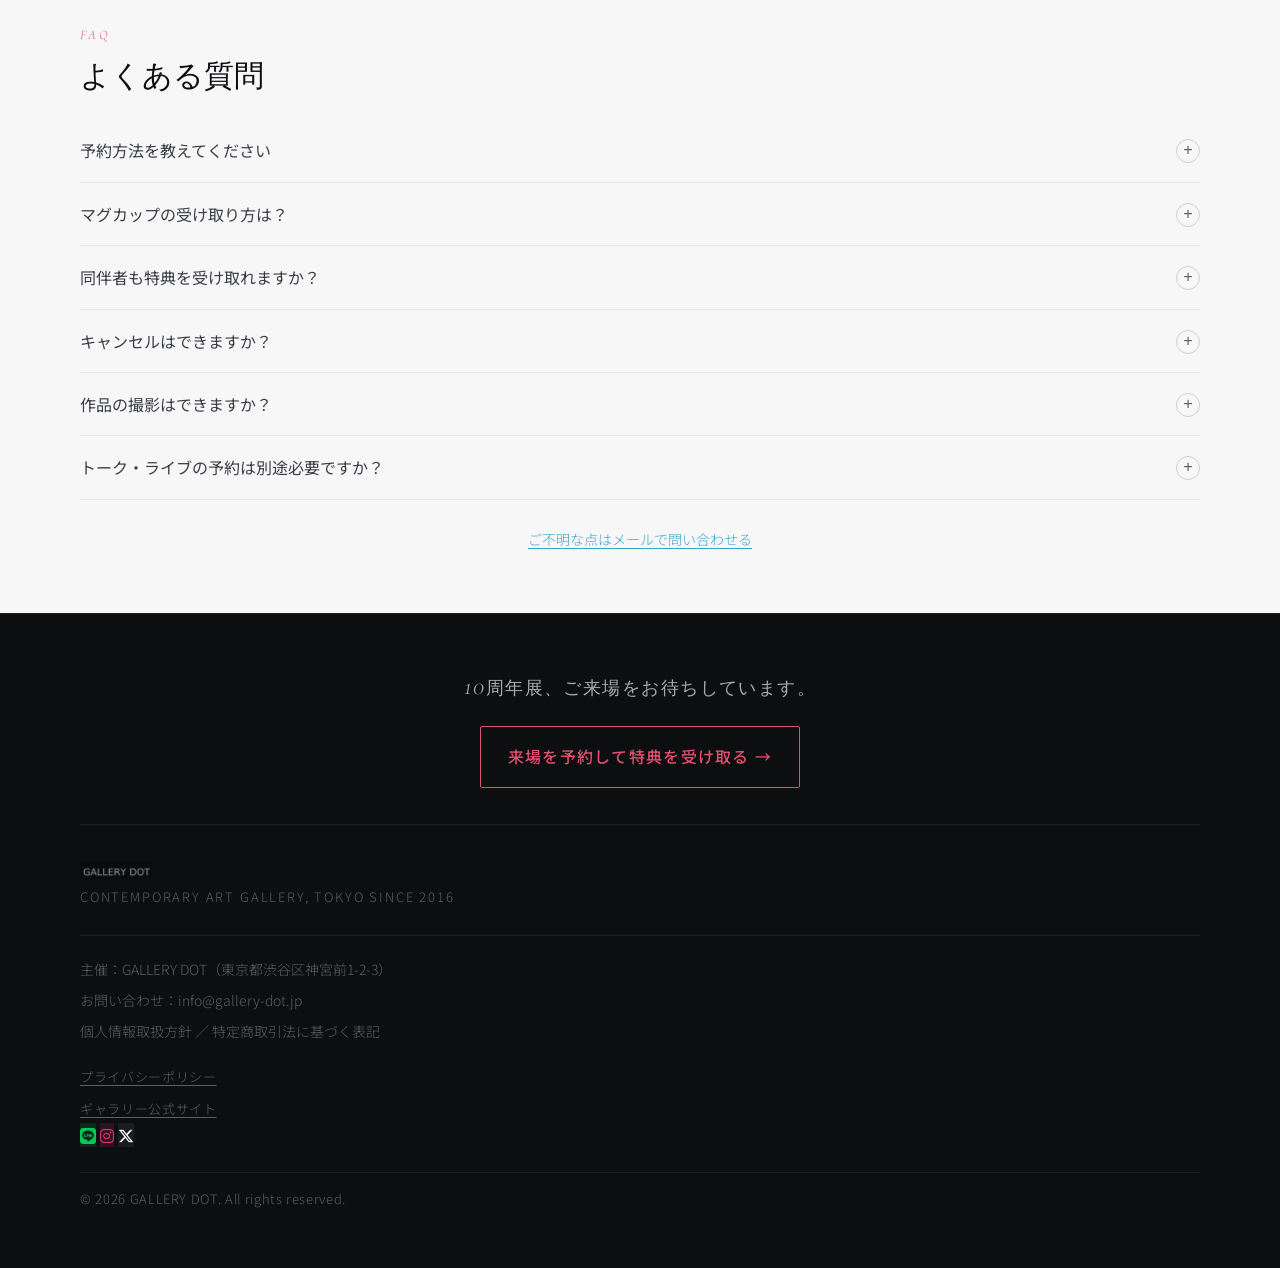
==== commit d4ba62f2: "PC対応・メール修正・バグ修正" ====
--- a/index.html
+++ b/index.html
@@ -159,7 +159,7 @@
         <p class="a-en">Yui Orihara</p>
         <p class="a-med">光学プリント / 残像表現</p>
         <p class="a-work">《Afterglow #07》《Blind Spot》</p>
-        <a href="/cdn-cgi/l/email-protection#dfb6b1b9b09fb8beb3b3baada6f2bbb0abf1b5afe0acaabdb5babcabe23b62433a4c5e3a4a503c5e5b3a4f573c5d503c5e443063453955473a5140394045377e7c" class="a-inq">作品について問い合わせる →</a>
+        <a href="mailto:info@gallery-dot.jp" class="a-inq">作品について問い合わせる →</a>
       </div>
     </div>
     <div class="a-card">
@@ -169,7 +169,7 @@
         <p class="a-en">Naoshi Nori</p>
         <p class="a-med">キネティック彫刻</p>
         <p class="a-work">《Echo Pendulum》2025</p>
-        <a href="/cdn-cgi/l/email-protection#e1888f878ea186808d8d849398cc858e95cf8b91de9294838b848295dc055c7d04726004746e02606504716902636e02607a0e5d7bafaeb3a8" class="a-inq">作品について問い合わせる →</a>
+        <a href="mailto:info@gallery-dot.jp" class="a-inq">作品について問い合わせる →</a>
       </div>
     </div>
     <div class="a-card">
@@ -179,7 +179,7 @@
         <p class="a-en">Rin Saeki</p>
         <p class="a-med">デジタル織物</p>
         <p class="a-work">《weave_ghost 3》2025</p>
-        <a href="/cdn-cgi/l/email-protection#741d1a121b341315181811060d59101b005a1e044b0701161e1117004990c9e891e7f591e1fb97f5f091e4fc97f6fb97f5ef9bc8ee90c9e490c8db91f3ef" class="a-inq">作品について問い合わせる →</a>
+        <a href="mailto:info@gallery-dot.jp" class="a-inq">作品について問い合わせる →</a>
       </div>
     </div>
     <div class="a-card">
@@ -189,7 +189,7 @@
         <p class="a-en">韓・在ベルリン</p>
         <p class="a-med">版画 / モノタイプ</p>
         <p class="a-work">《Residual Bodies》2023</p>
-        <a href="/cdn-cgi/l/email-protection#2c45424a436c4b4d4040495e550148435802465c135f594e46494f5811c891b0c9bfadc9b9a3cfada8c9bca4cfaea3cfadb7c390b6644d42424d0c6702" class="a-inq">作品について問い合わせる →</a>
+        <a href="mailto:info@gallery-dot.jp" class="a-inq">作品について問い合わせる →</a>
       </div>
     </div>
     <div class="a-card">
@@ -199,7 +199,7 @@
         <p class="a-en">Naoto Sakai</p>
         <p class="a-med">サウンド・インスタレーション</p>
         <p class="a-work">《After Silence》2025</p>
-        <a href="/cdn-cgi/l/email-protection#c2abaca4ad82a5a3aeaea7b0bbefa6adb6eca8b2fdb1b7a0a8a7a1b6ff267f5e27514327574d21434627524a21404d2143592d7e58276041255976245455" class="a-inq">作品について問い合わせる →</a>
+        <a href="mailto:info@gallery-dot.jp" class="a-inq">作品について問い合わせる →</a>
       </div>
     </div>
   </div>
@@ -414,7 +414,7 @@
 
 
   <p class="contact-mail-wrap">
-    <a href="/cdn-cgi/l/email-protection#7a13141c153a1d1b16161f0803571e150e54100a" class="contact-mail-link">ご不明な点はメールで問い合わせる</a>
+    <a href="mailto:info@gallery-dot.jp" class="contact-mail-link">ご不明な点はメールで問い合わせる</a>
   </p>
 </section>
 
@@ -433,7 +433,7 @@
   <p class="footer-tag">Contemporary Art Gallery, Tokyo since 2016</p>
   <div class="footer-info">
     主催：GALLERY DOT（東京都渋谷区神宮前1-2-3）<br>
-    お問い合わせ：<a href="/cdn-cgi/l/email-protection#dfb6b1b9b09fb8beb3b3baada6f2bbb0abf1b5af">[email&#160;protected]</a><br>
+    お問い合わせ：<a href="mailto:info@gallery-dot.jp">info@gallery-dot.jp</a><br>
     個人情報取扱方針 ／ 特定商取引法に基づく表記
   </div>
   <div class="footer-links">
@@ -448,12 +448,7 @@
   <p class="footer-copy">© 2026 GALLERY DOT. All rights reserved.</p>
 </footer>
 
-<script>
-function toggleFaq(btn) {
-  const item = btn.closest('.faq-item');
-  item.classList.toggle('on');
-}
-</script>
+<script src="common.js"></script>
 
 </body>
 </html>
--- a/style.css
+++ b/style.css
@@ -23,7 +23,7 @@
 .hero-bg{position:absolute;inset:0;z-index:0;background:#080a0c;}
 .hero-bg img{width:100%;height:100%;object-fit:cover;object-position:20% center;opacity:.9;}
 .hero-ov{position:absolute;inset:0;z-index:1;background:linear-gradient(to bottom,rgba(11,12,16,.1) 0%,rgba(11,12,16,.05) 30%,rgba(11,12,16,.55) 60%,rgba(11,12,16,.95) 85%,rgba(11,12,16,1) 100%);}
-.hero-content{position:relative;z-index:2;padding:0 24px;}
+.hero-content{position:relative;z-index:2;padding:80px 24px 0;}
 .hero-eye{font-size:16px;letter-spacing:.14em;color:var(--magenta);text-transform:uppercase;margin-bottom:18px;display:flex;align-items:center;gap:10px;}
 .hero-eye::before{content:'';display:block;width:20px;height:1px;background:var(--magenta);}
 .hero-h1{font-family:var(--ff-d);font-weight:300;font-size:62px;letter-spacing:.03em;line-height:.92;color:var(--t1);margin-bottom:6px;}
@@ -190,8 +190,8 @@
 .info-lbl{font-size:14px;letter-spacing:.1em;color:var(--t2);text-transform:uppercase;padding-top:2px;}
 .info-val{font-size:17px;color:var(--t1);line-height:1.85;}
 .info-val strong{color:var(--t1);font-weight:500;}
-.gallery-imgs-wrap{overflow:hidden;}
-.gallery-single-img{width:100%;height:auto;display:block;}
+.gallery-imgs-wrap{overflow:hidden;width:100%;aspect-ratio:4/3;}
+.gallery-single-img{width:100%;height:100%;object-fit:cover;object-position:25% center;display:block;}
 
 /* CTA BANNER */
 .cta-banner{padding:64px 24px;text-align:center;position:relative;overflow:hidden;border-top:0.5px solid var(--bd);}
@@ -318,22 +318,24 @@
 
   /* bodyの幅制限を解除・中央寄せ */
   body {
-    max-width: 1200px;
+    max-width: 100%;
     margin: 0 auto;
   }
 
-  /* コンテンツ幅を800pxに絞って中央寄せ */
+  /* 全セクション横幅フル・左右に余白 */
   .sec,
   .artists,
   .footer {
-    padding-left: max(40px, calc((100% - 800px) / 2));
-    padding-right: max(40px, calc((100% - 800px) / 2));
-  }
+    padding-left: 80px;
+    padding-right: 80px;
+  }
+
+
 
   /* タイムラインはposition:absoluteを使うのでpaddingをリセット */
   #history {
-    padding-left: max(40px, calc((100% - 800px) / 2));
-    padding-right: max(40px, calc((100% - 800px) / 2));
+    padding-left: 80px;
+    padding-right: 80px;
   }
   #history .tl-list {
     position: relative;
@@ -346,10 +348,56 @@
 
   /* ヒーローはコンテンツだけ中央に */
   .hero-content {
-    max-width: 800px;
+    max-width: 1100px;
     margin: 0 auto;
-    padding-left: 60px;
-    padding-right: 60px;
+    padding-left: 80px;
+    padding-right: 80px;
+  }
+  .hero-h1 {
+    font-size: 120px;
+  }
+  .hero-eye {
+    font-size: 40px;
+  }
+  .hero-sub {
+    font-size: 54px;
+  }
+  .hero-date {
+    font-size: 40px;
+  }
+  .hero-venue {
+    font-size: 40px;
+    display: inline;
+  }
+  .hero-date + .hero-venue::before {
+    content: " ";
+  }
+
+  /* CTAボタンをflex横並びに */
+  .cta-stack {
+    flex-direction: row;
+    gap: 16px;
+  }
+
+  /* アーティストカード：2カラムグリッド */
+  .a-list {
+    display: grid;
+    grid-template-columns: 1fr 1fr;
+    gap: 3px;
+    padding: 0;
+  }
+  .a-card {
+    grid-template-columns: 240px 1fr;
+  }
+  .a-img {
+    width: 240px;
+    aspect-ratio: 1;
+  }
+  .a-body {
+    padding: 24px 28px;
+  }
+  .a-name {
+    font-size: 22px;
   }
 
   /* ヒーロー画像：白い線が見えないよう左の作品だけ表示 */
@@ -408,34 +456,3 @@
   text-decoration: underline;
   text-underline-offset: 3px;
 }
-
-/* フッターSNSアイコン */
-.footer-sns {
-  display: flex;
-  justify-content: center;
-  gap: 20px;
-  margin-top: 20px;
-  margin-bottom: 4px;
-}
-.footer-sns-icon {
-  width: 44px;
-  height: 44px;
-  border-radius: 50%;
-  display: flex;
-  align-items: center;
-  justify-content: center;
-  font-size: 18px;
-  text-decoration: none;
-  transition: opacity .2s;
-}
-.footer-sns-icon:active {
-  opacity: .7;
-}
-
-@media (min-width: 768px) {
-  .footer-sns-icon {
-    width: 52px;
-    height: 52px;
-    font-size: 28px;
-  }
-}
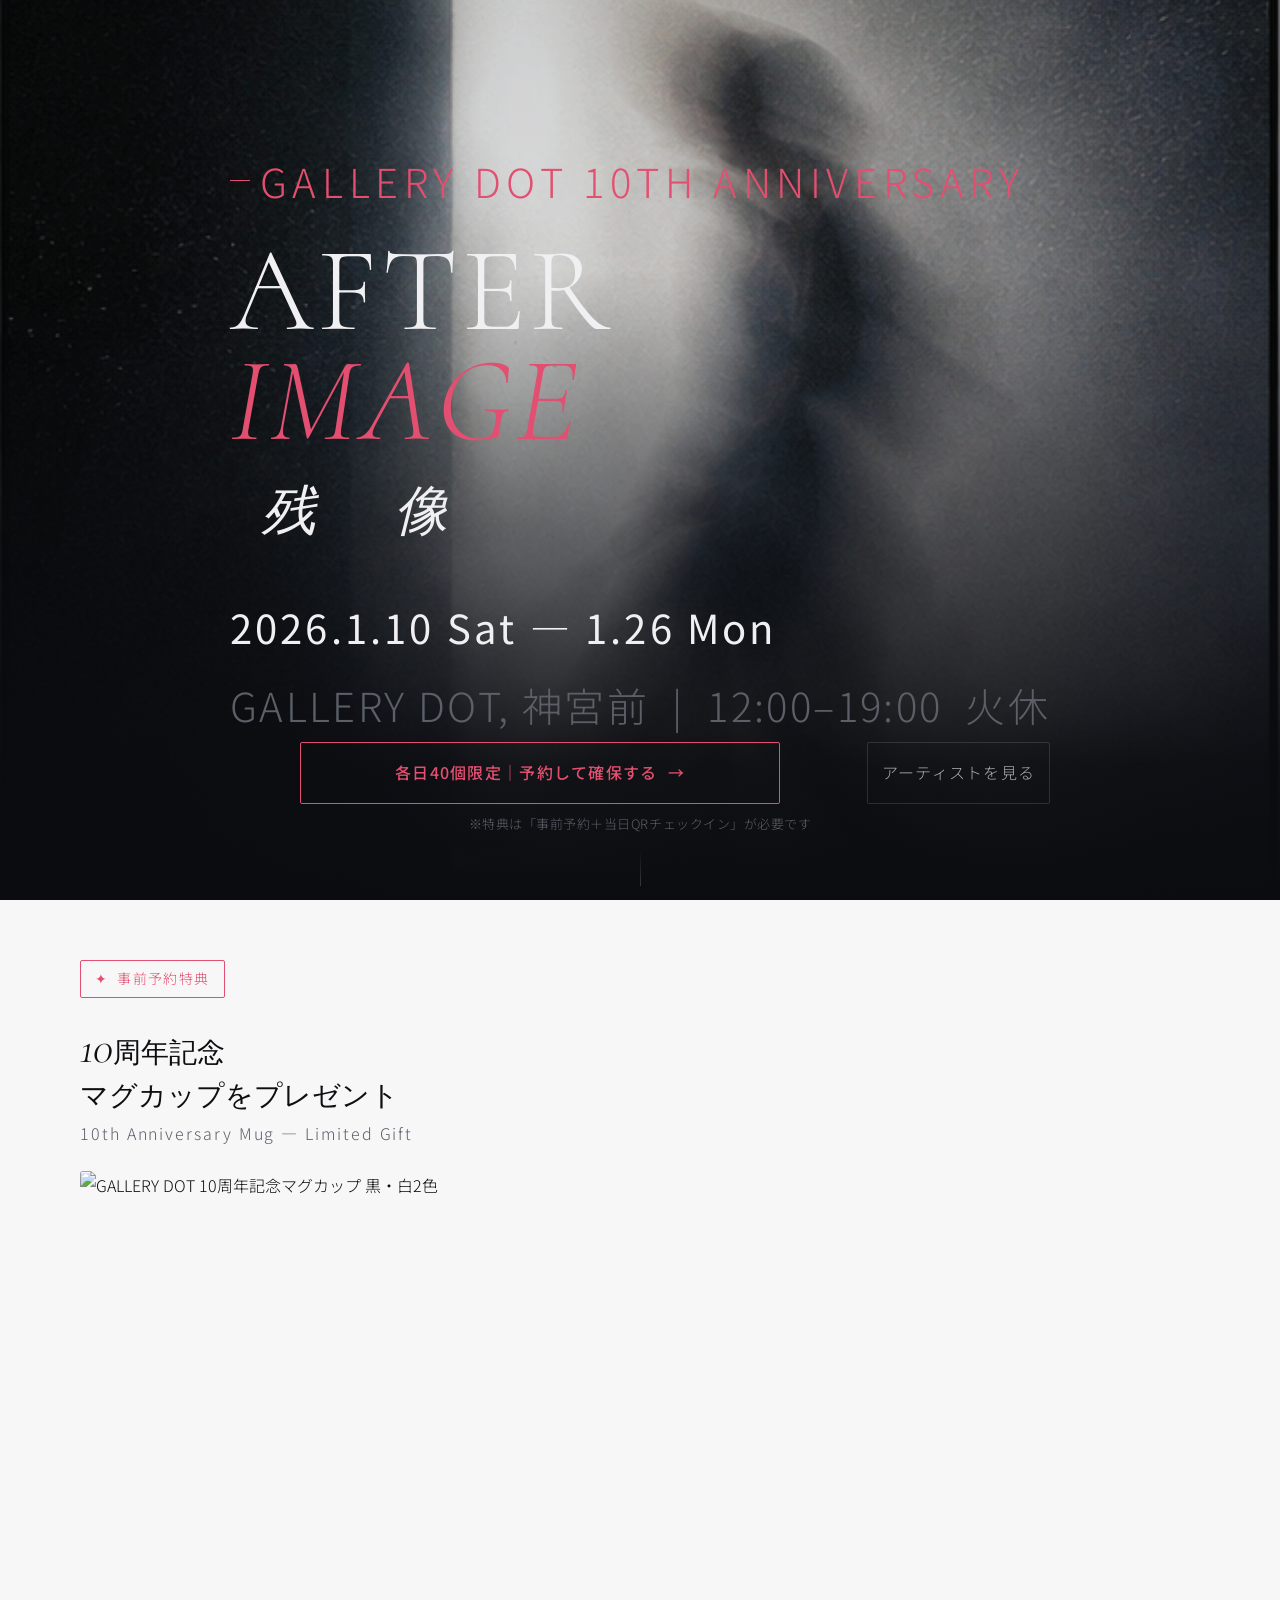
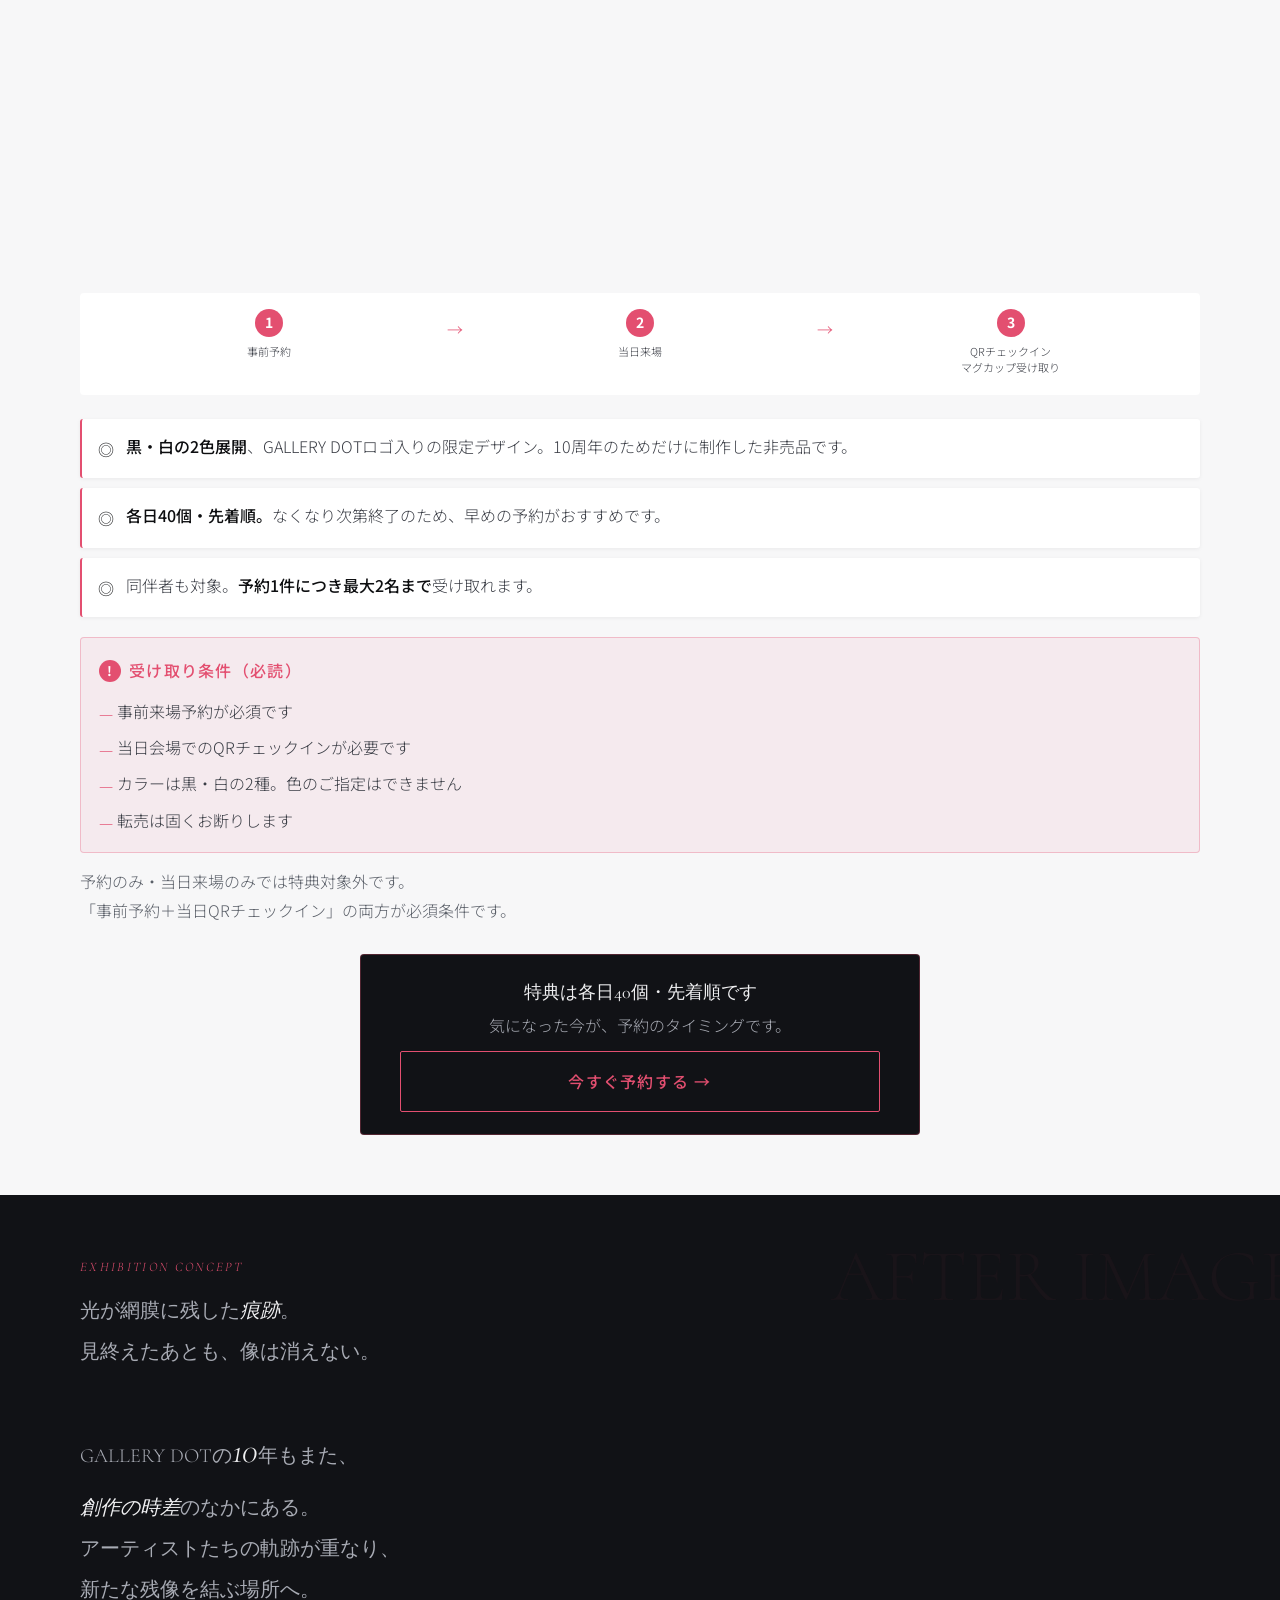
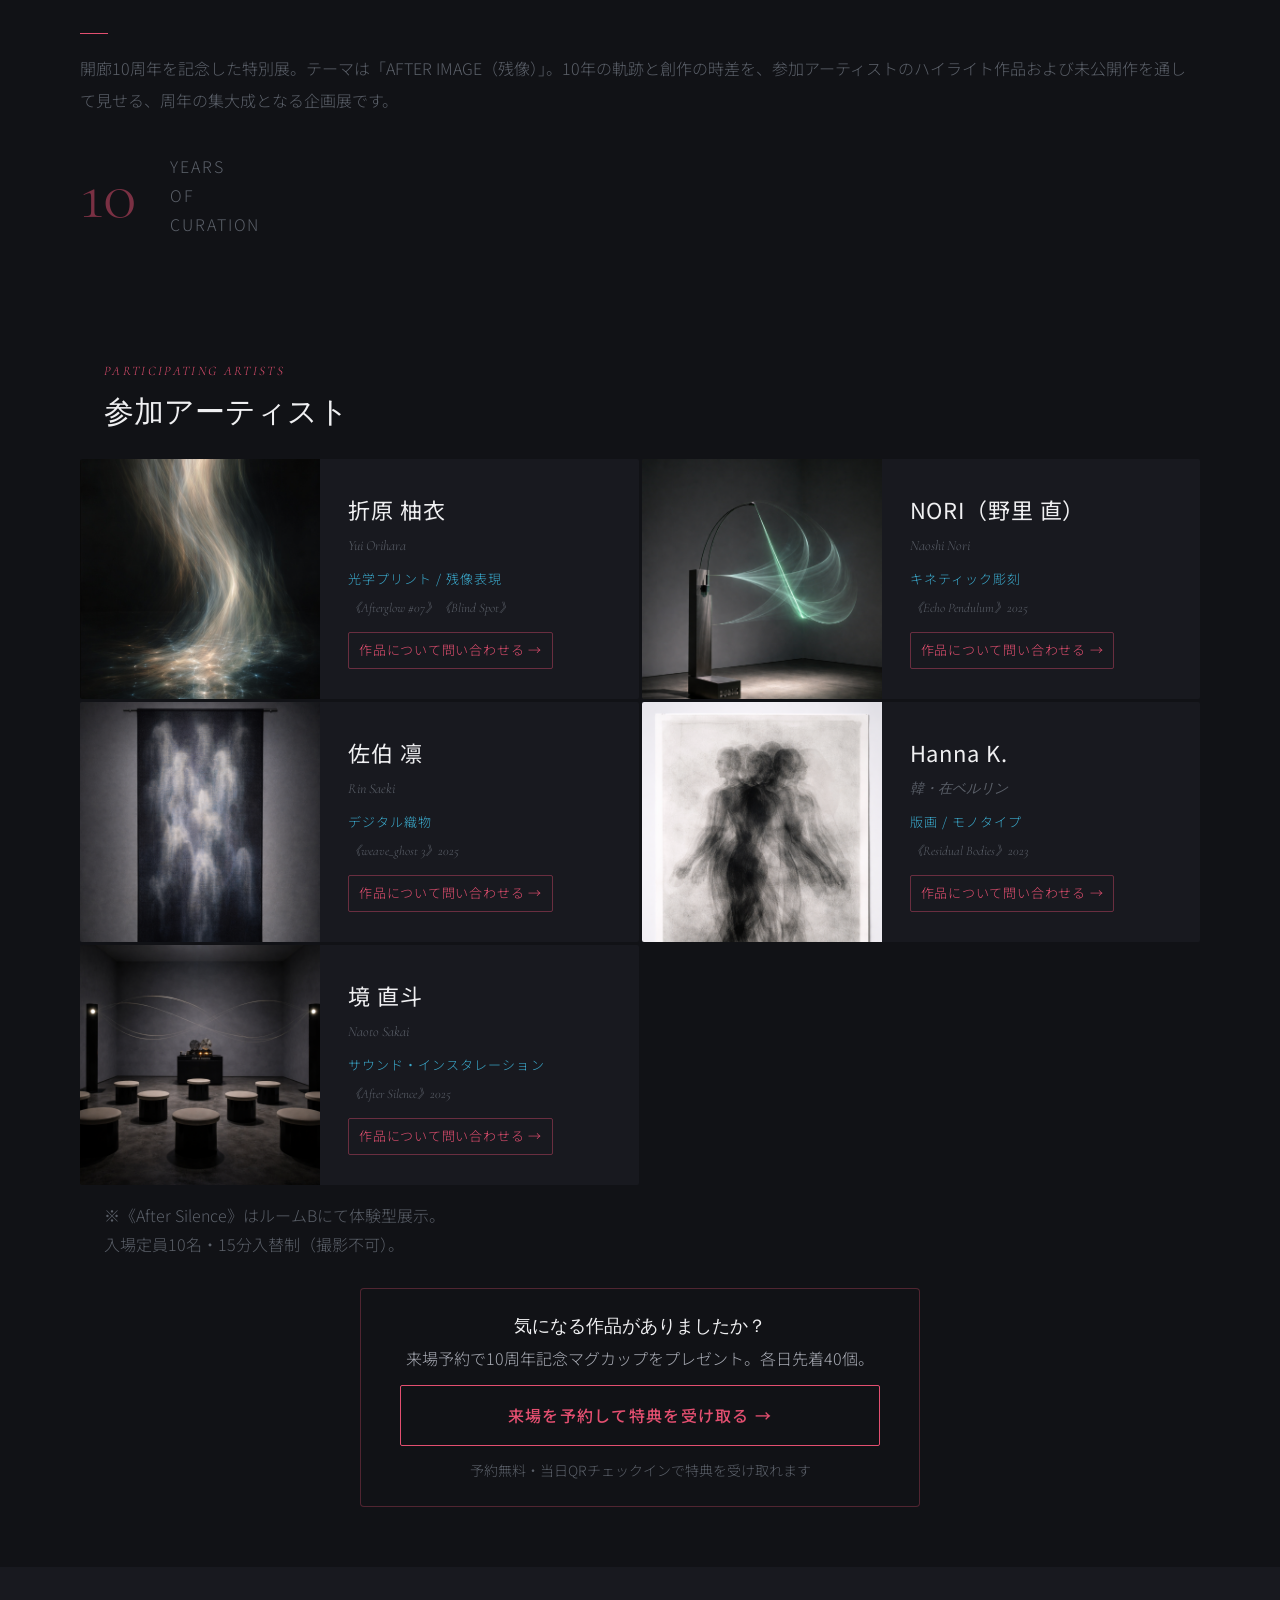
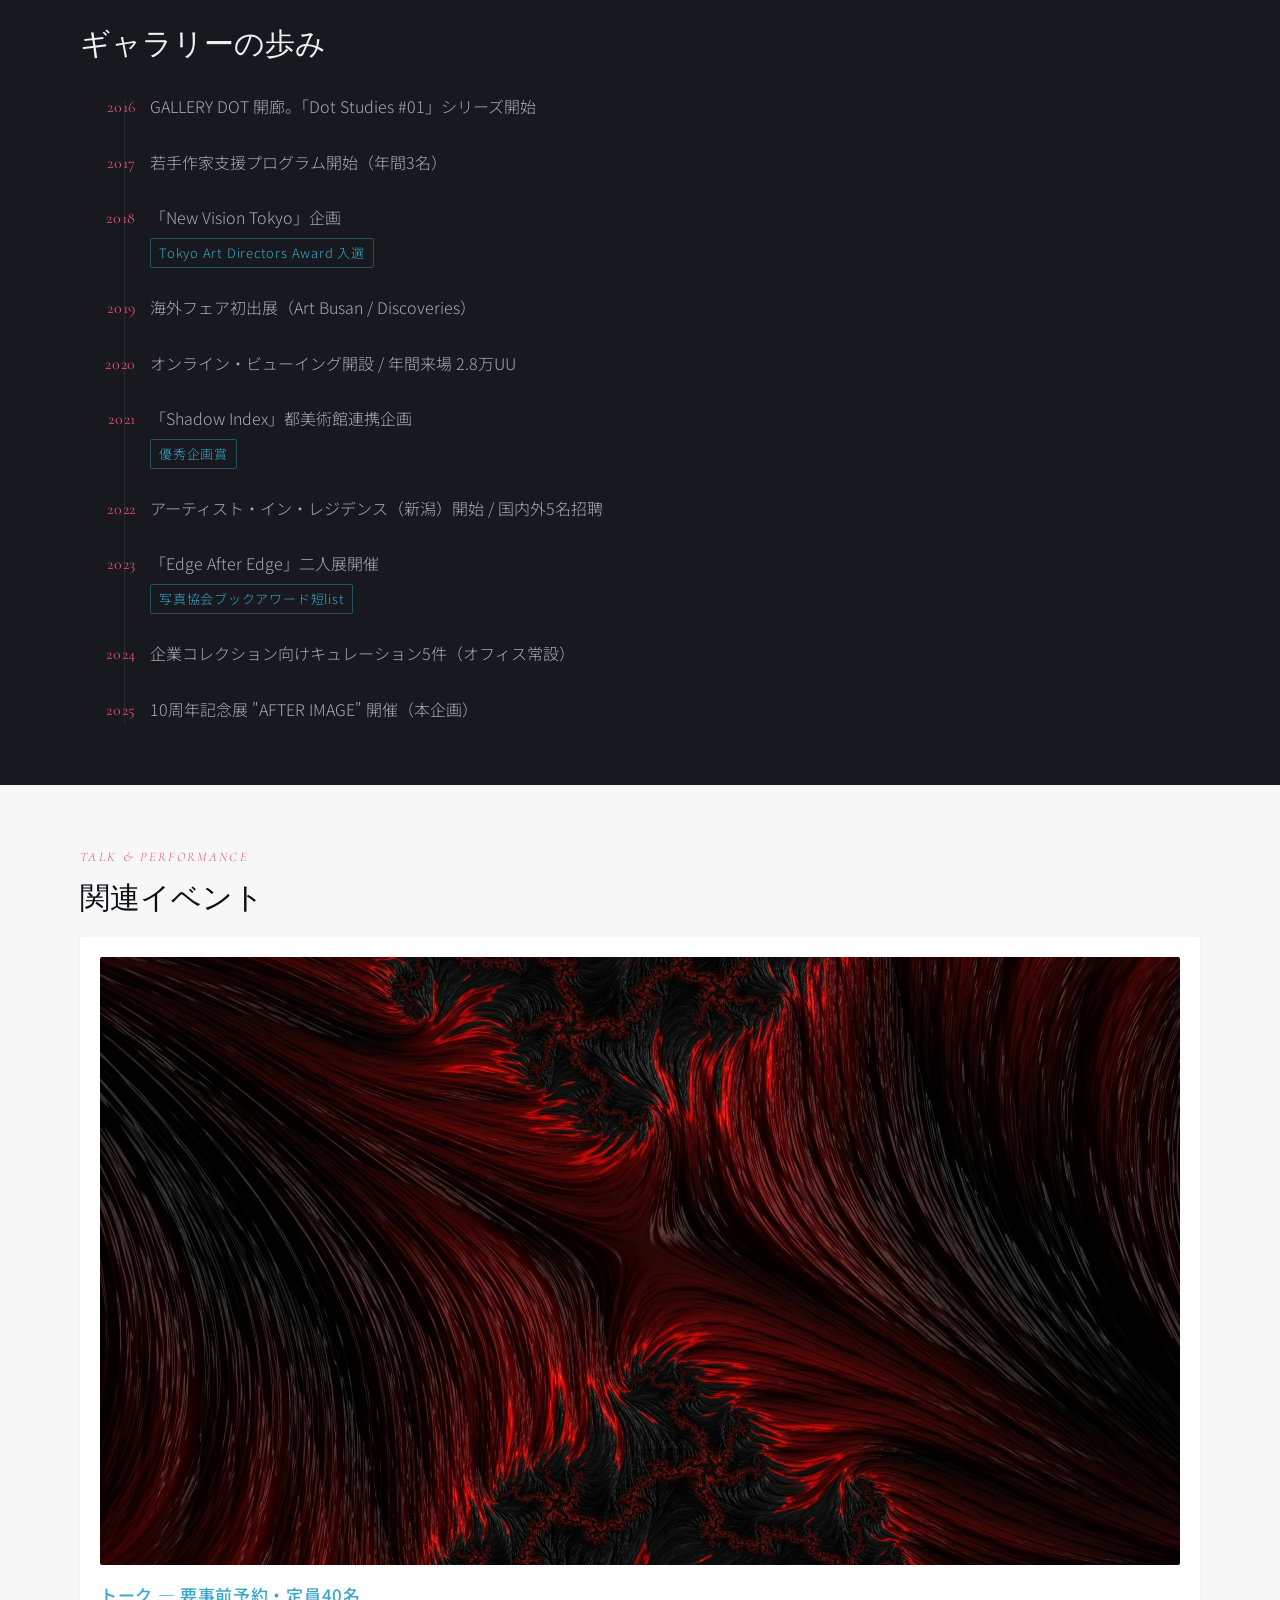
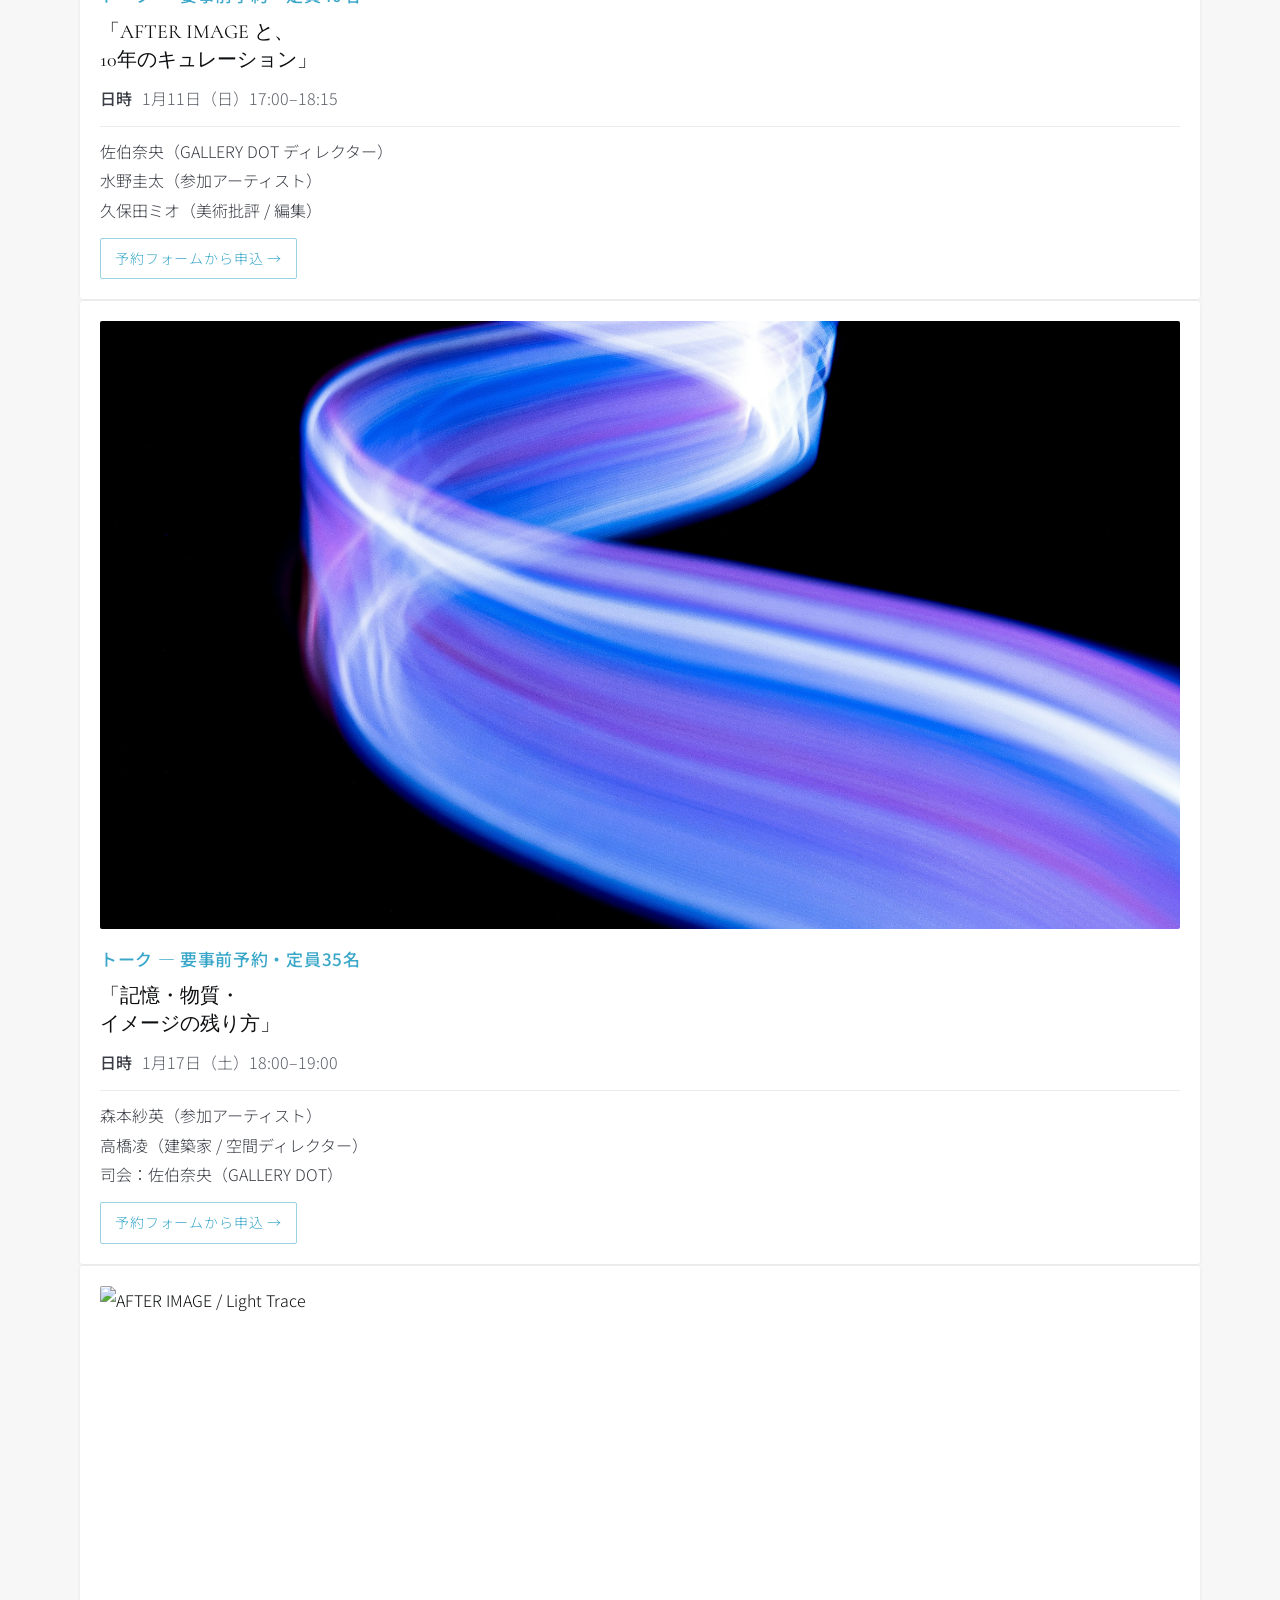
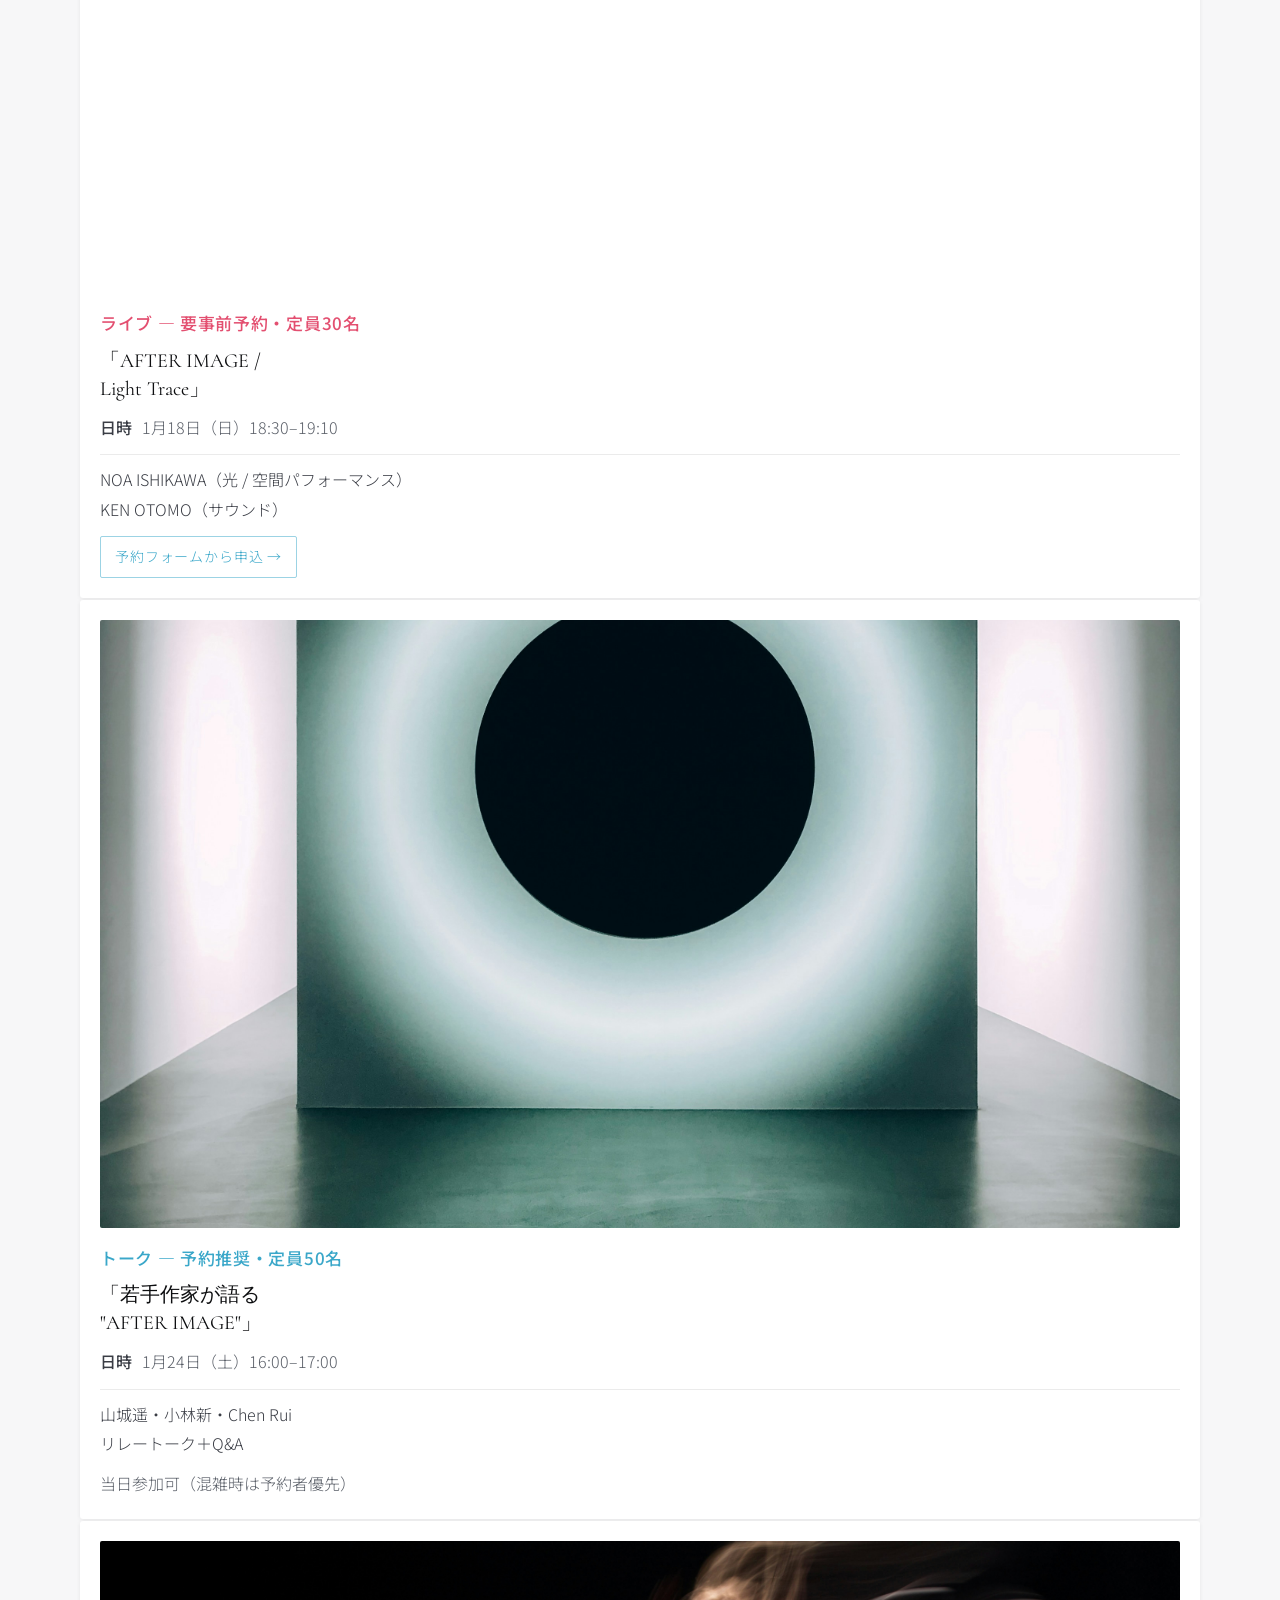
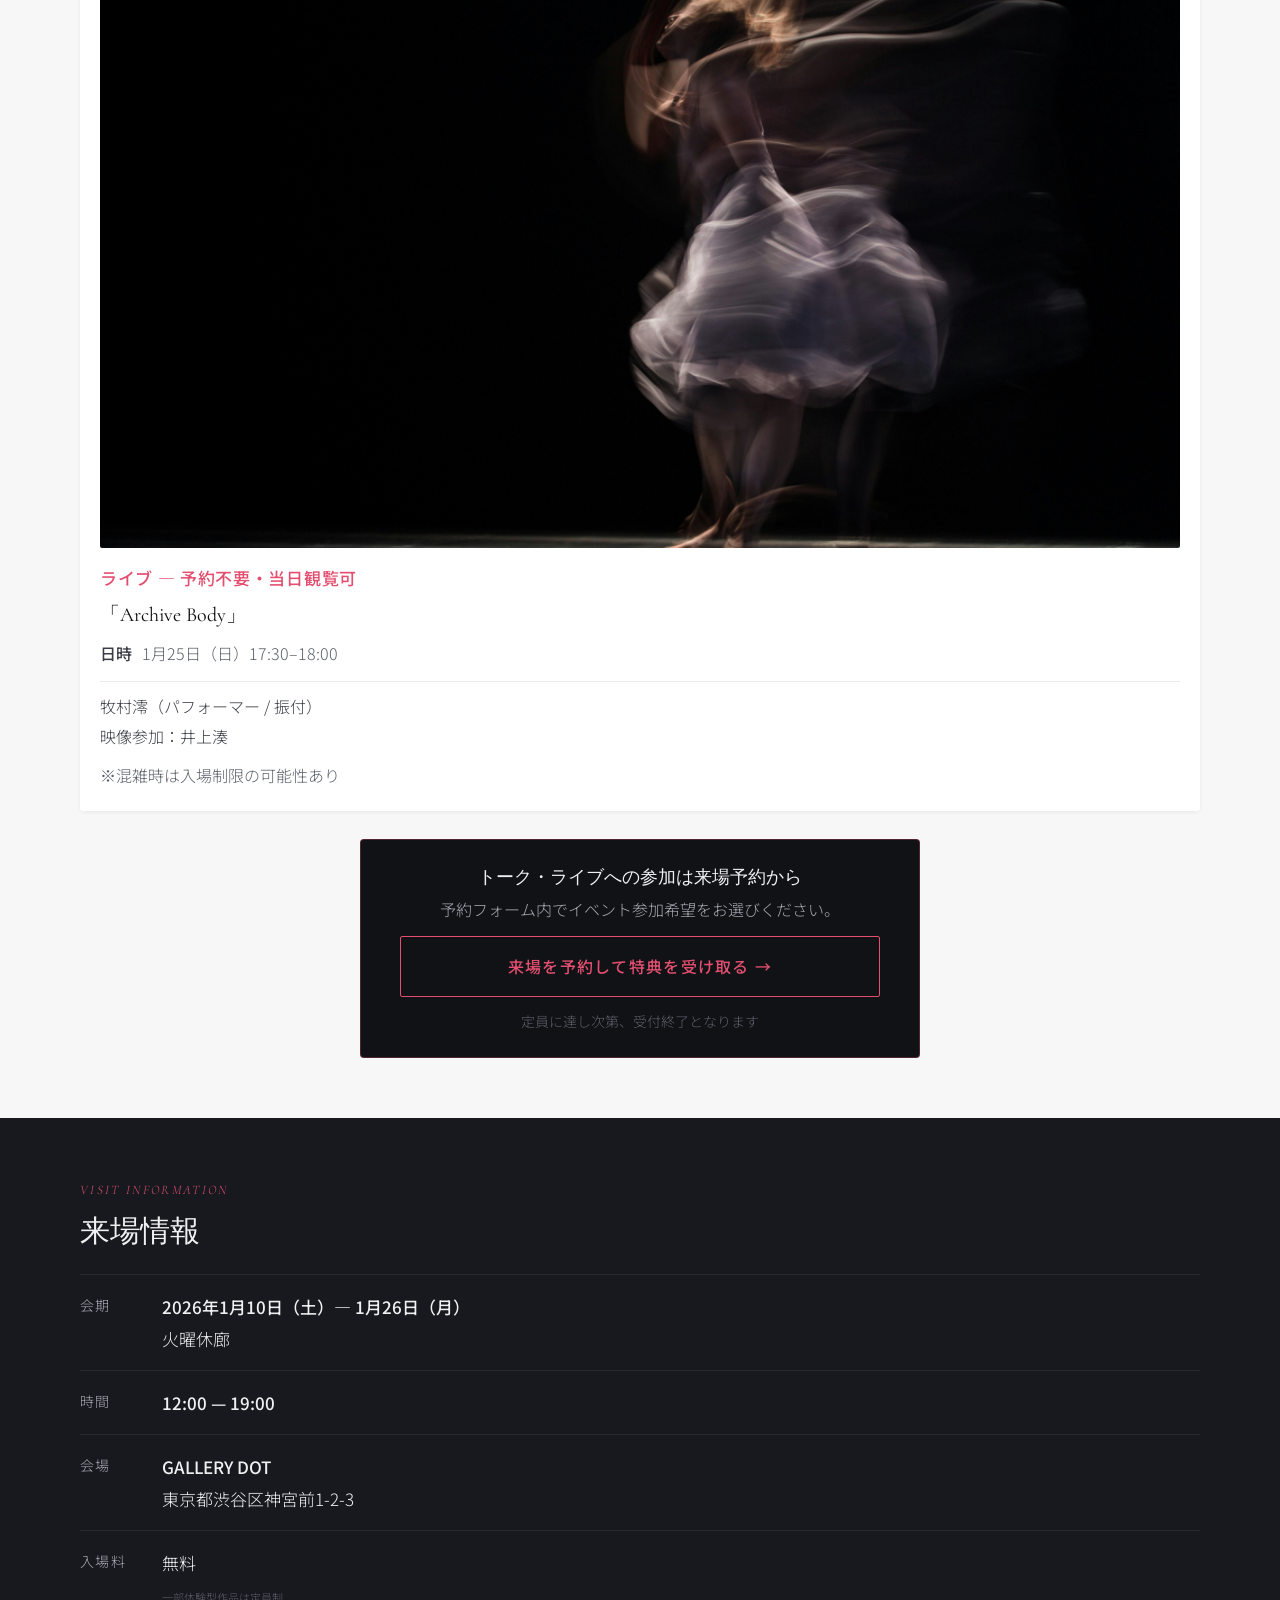
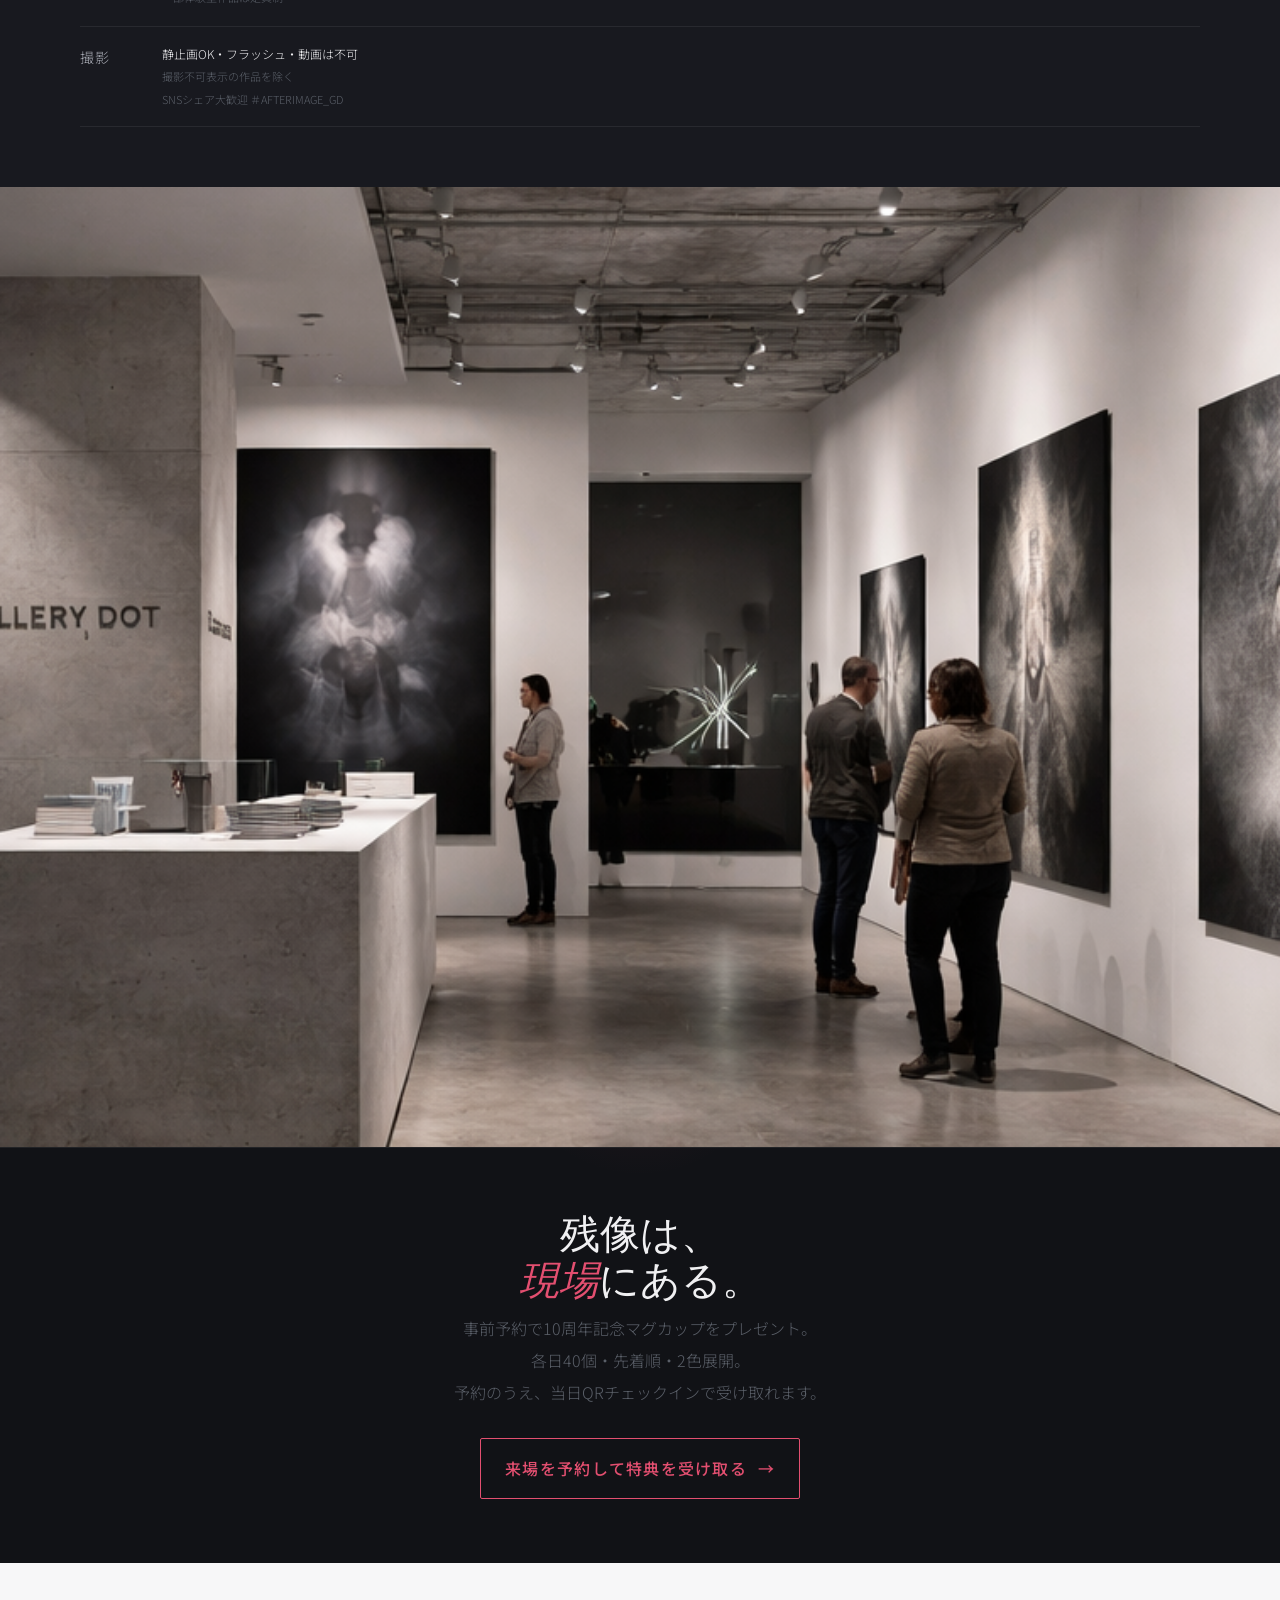
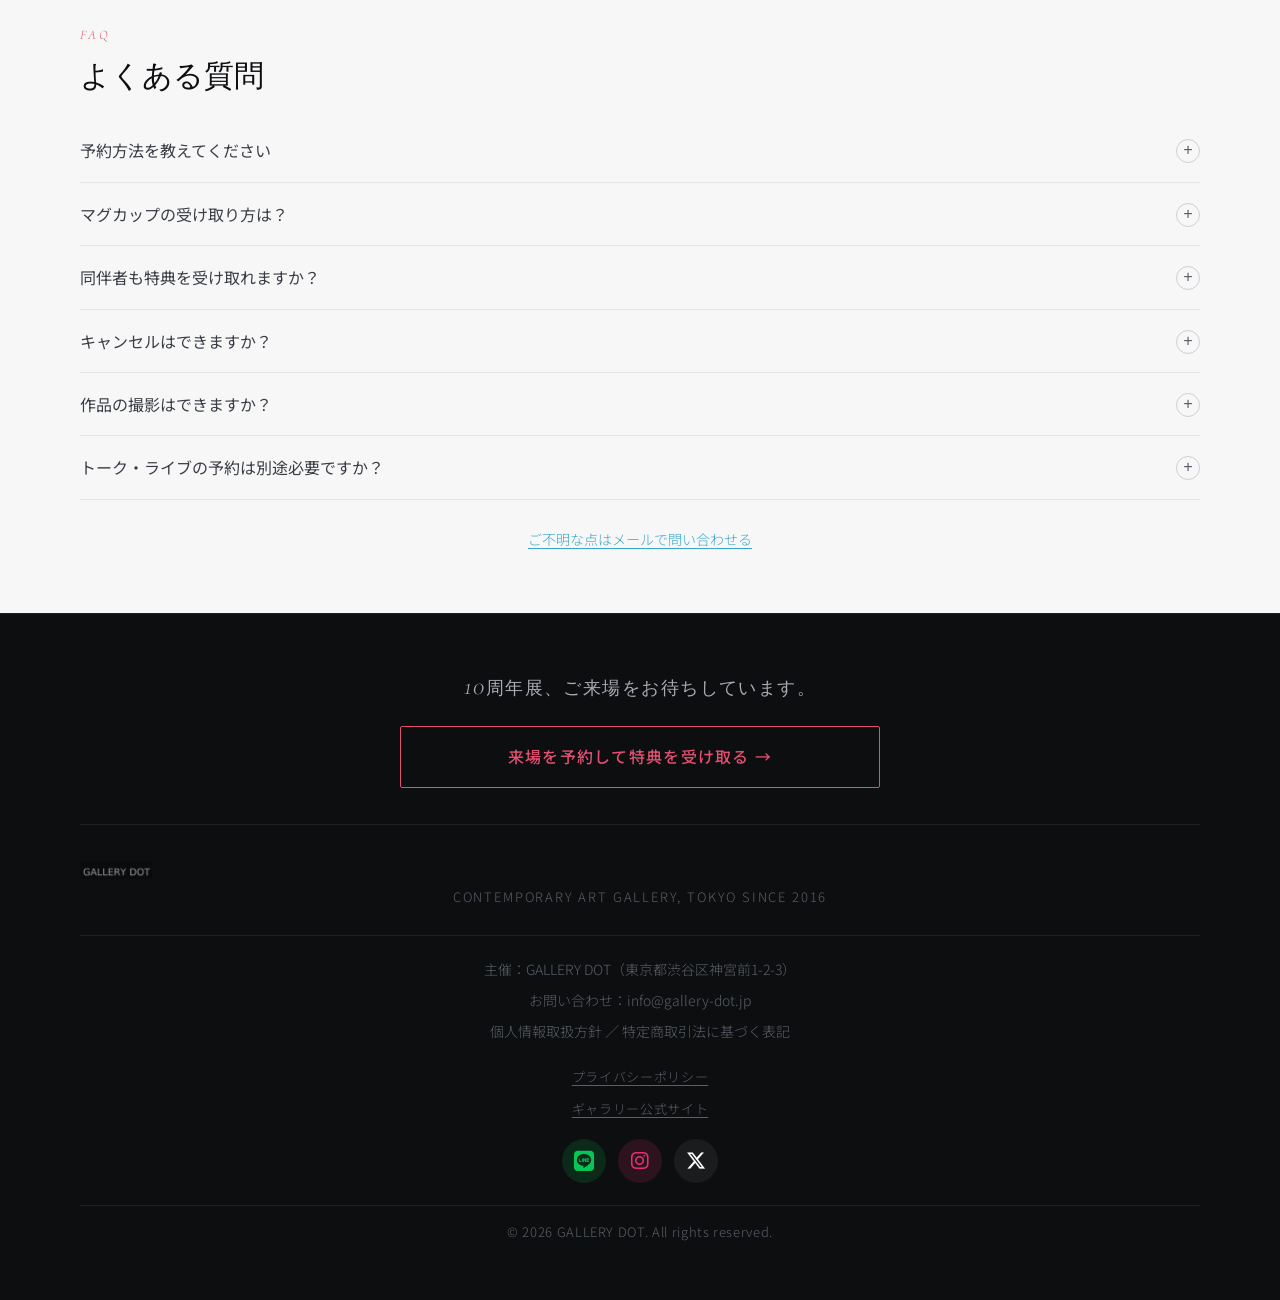
==== commit 849c8df3: "コーチフィードバック反映：SNSアイコン・スライドショー・フォーム修正" ====
--- a/index.html
+++ b/index.html
@@ -33,7 +33,8 @@
 <!-- ① HERO -->
 <section class="hero">
   <div class="hero-bg">
-    <img src="images/Orihara.png" alt="折原柚衣《Afterglow #07》2025 © Yui Orihara / Courtesy of GALLERY DOT">
+    <img class="hero-slide active" src="images/Orihara.png" alt="折原柚衣《Afterglow #07》2025 © Yui Orihara / Courtesy of GALLERY DOT">
+    <img class="hero-slide" src="images/Orihara2.png" alt="折原柚衣《Blind Spot》© Yui Orihara / Courtesy of GALLERY DOT">
   </div>
   <div class="hero-ov"></div>
   <div class="hero-content">
@@ -159,7 +160,7 @@
         <p class="a-en">Yui Orihara</p>
         <p class="a-med">光学プリント / 残像表現</p>
         <p class="a-work">《Afterglow #07》《Blind Spot》</p>
-        <a href="mailto:info@gallery-dot.jp" class="a-inq">作品について問い合わせる →</a>
+        <a href="mailto:info@gallery-dot.jp?subject=【作品について】折原柚衣" class="a-inq">作品について問い合わせる →</a>
       </div>
     </div>
     <div class="a-card">
@@ -169,7 +170,7 @@
         <p class="a-en">Naoshi Nori</p>
         <p class="a-med">キネティック彫刻</p>
         <p class="a-work">《Echo Pendulum》2025</p>
-        <a href="mailto:info@gallery-dot.jp" class="a-inq">作品について問い合わせる →</a>
+        <a href="mailto:info@gallery-dot.jp?subject=【作品について】NORI（野里直）" class="a-inq">作品について問い合わせる →</a>
       </div>
     </div>
     <div class="a-card">
@@ -179,7 +180,7 @@
         <p class="a-en">Rin Saeki</p>
         <p class="a-med">デジタル織物</p>
         <p class="a-work">《weave_ghost 3》2025</p>
-        <a href="mailto:info@gallery-dot.jp" class="a-inq">作品について問い合わせる →</a>
+        <a href="mailto:info@gallery-dot.jp?subject=【作品について】佐伯凛" class="a-inq">作品について問い合わせる →</a>
       </div>
     </div>
     <div class="a-card">
@@ -189,7 +190,7 @@
         <p class="a-en">韓・在ベルリン</p>
         <p class="a-med">版画 / モノタイプ</p>
         <p class="a-work">《Residual Bodies》2023</p>
-        <a href="mailto:info@gallery-dot.jp" class="a-inq">作品について問い合わせる →</a>
+        <a href="mailto:info@gallery-dot.jp?subject=【作品について】Hanna K." class="a-inq">作品について問い合わせる →</a>
       </div>
     </div>
     <div class="a-card">
@@ -199,7 +200,7 @@
         <p class="a-en">Naoto Sakai</p>
         <p class="a-med">サウンド・インスタレーション</p>
         <p class="a-work">《After Silence》2025</p>
-        <a href="mailto:info@gallery-dot.jp" class="a-inq">作品について問い合わせる →</a>
+        <a href="mailto:info@gallery-dot.jp?subject=【作品について】境直斗" class="a-inq">作品について問い合わせる →</a>
       </div>
     </div>
   </div>
@@ -449,6 +450,5 @@
 </footer>
 
 <script src="common.js"></script>
-
 </body>
 </html>
--- a/style.css
+++ b/style.css
@@ -21,7 +21,12 @@
 /* HERO */
 .hero{position:relative;min-height:100vh;min-height:100svh;display:flex;flex-direction:column;justify-content:flex-end;padding-bottom:64px;overflow:hidden;}
 .hero-bg{position:absolute;inset:0;z-index:0;background:#080a0c;}
-.hero-bg img{width:100%;height:100%;object-fit:cover;object-position:20% center;opacity:.9;}
+.hero-bg img{position:absolute;inset:0;width:100%;height:100%;object-fit:cover;object-position:20% center;opacity:0;transition:opacity 1.5s ease;}
+.hero-bg img.active{opacity:.9;}
+
+/* カップ画像フェードイン */
+.gift-img{transition:opacity .8s ease, transform .8s ease;}
+.gift-img.fade-hidden{opacity:0;transform:translateY(24px);}
 .hero-ov{position:absolute;inset:0;z-index:1;background:linear-gradient(to bottom,rgba(11,12,16,.1) 0%,rgba(11,12,16,.05) 30%,rgba(11,12,16,.55) 60%,rgba(11,12,16,.95) 85%,rgba(11,12,16,1) 100%);}
 .hero-content{position:relative;z-index:2;padding:80px 24px 0;}
 .hero-eye{font-size:16px;letter-spacing:.14em;color:var(--magenta);text-transform:uppercase;margin-bottom:18px;display:flex;align-items:center;gap:10px;}
@@ -84,9 +89,8 @@
 /* C-1: STEP図 */
 .gift-steps {
   display: flex;
-  align-items: center;
-  justify-content: center;
-  gap: 8px;
+  align-items: flex-start;
+  justify-content: space-between;
   margin-bottom: 24px;
   padding: 16px;
   background: #fff;
@@ -98,7 +102,7 @@
   align-items: center;
   justify-content: flex-start;
   gap: 6px;
-  flex: 1;
+  width: calc((100% - 48px) / 3);
   min-height: 70px;
 }
 .gift-step-num {
@@ -124,6 +128,7 @@
   font-size: 16px;
   color: var(--magenta);
   flex-shrink: 0;
+  margin-top: 6px;
 }
 
 /* CONCEPT */
@@ -236,6 +241,8 @@
 .li-line{background:rgba(6,199,85,.15);color:#06C755;}
 .li-ig{background:rgba(225,48,108,.15);color:#E1306C;}
 .li-x{background:rgba(255,255,255,.06);color:#fff;}
+.footer-sns{display:flex;gap:12px;margin-top:18px;justify-content:center;}
+.footer-sns-icon{width:44px;height:44px;border-radius:50%;display:flex;align-items:center;justify-content:center;font-size:20px;flex-shrink:0;}
 .lead-name{font-size:16px;color:var(--t1);font-weight:400;margin-bottom:3px;}
 .lead-desc{font-size:14px;color:var(--t3);}
 .lead-arr{color:var(--t3);font-size:20px;margin-left:auto;}
@@ -277,13 +284,14 @@
 }
 
 /* FOOTER */
-.footer{border-top:0.5px solid var(--bd);padding:48px 24px 56px;background:#0d0e10;}
+.footer{border-top:0.5px solid var(--bd);padding:48px 24px 56px;background:#0d0e10;text-align:center;}
 .footer-logo{height:18px;width:auto;margin-bottom:6px;filter:brightness(.6);}
 .footer-tag{font-size:13px;letter-spacing:.14em;color:var(--t3);text-transform:uppercase;margin-bottom:26px;}
 .footer-info{font-size:14px;color:var(--t3);line-height:2.2;border-top:0.5px solid var(--bd);padding-top:18px;margin-bottom:18px;}
-.footer-links{display:flex;flex-direction:column;gap:8px;}
+.footer-links{display:flex;flex-direction:column;gap:8px;align-items:center;}
 .footer-links a{font-size:13px;color:var(--t3);text-decoration:underline;text-underline-offset:3px;letter-spacing:.05em;}
 .footer-copy{font-size:13px;color:var(--t3);letter-spacing:.05em;margin-top:22px;padding-top:14px;border-top:0.5px solid var(--bd);line-height:1.9;}
+
 
 /* B-2: フッターCTA */
 .footer-cta {
@@ -379,6 +387,32 @@
     gap: 16px;
   }
 
+  /* PCでボタン幅を制限・中央寄せ */
+  .btn-p {
+    max-width: 480px;
+    width: 100%;
+    margin: 0 auto;
+  }
+  .footer-cta-btn {
+    max-width: 480px;
+    margin: 0 auto;
+  }
+  .mini-cta {
+    align-items: center;
+    max-width: 560px;
+    margin-left: auto;
+    margin-right: auto;
+  }
+  .mini-cta-btn {
+    max-width: 480px;
+    width: 100%;
+  }
+  .cta-banner {
+    display: flex;
+    flex-direction: column;
+    align-items: center;
+  }
+
   /* アーティストカード：2カラムグリッド */
   .a-list {
     display: grid;
